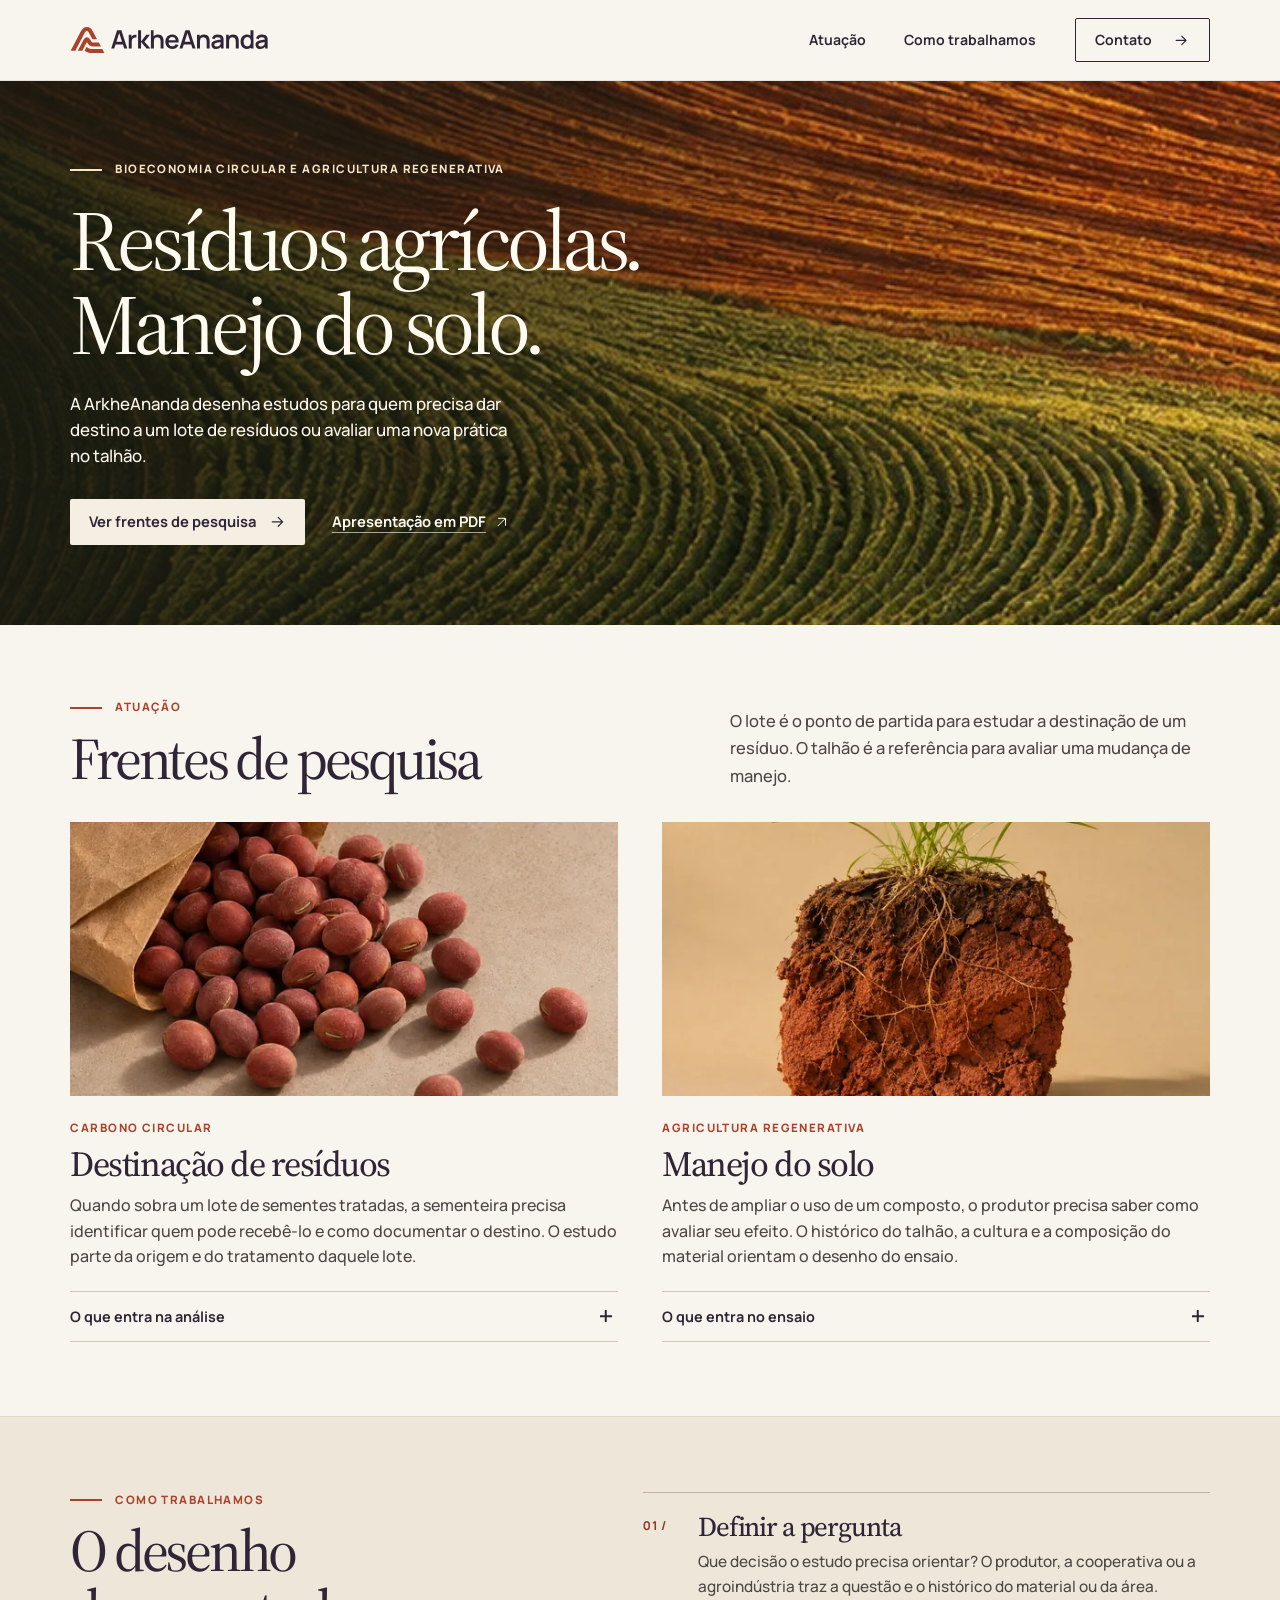
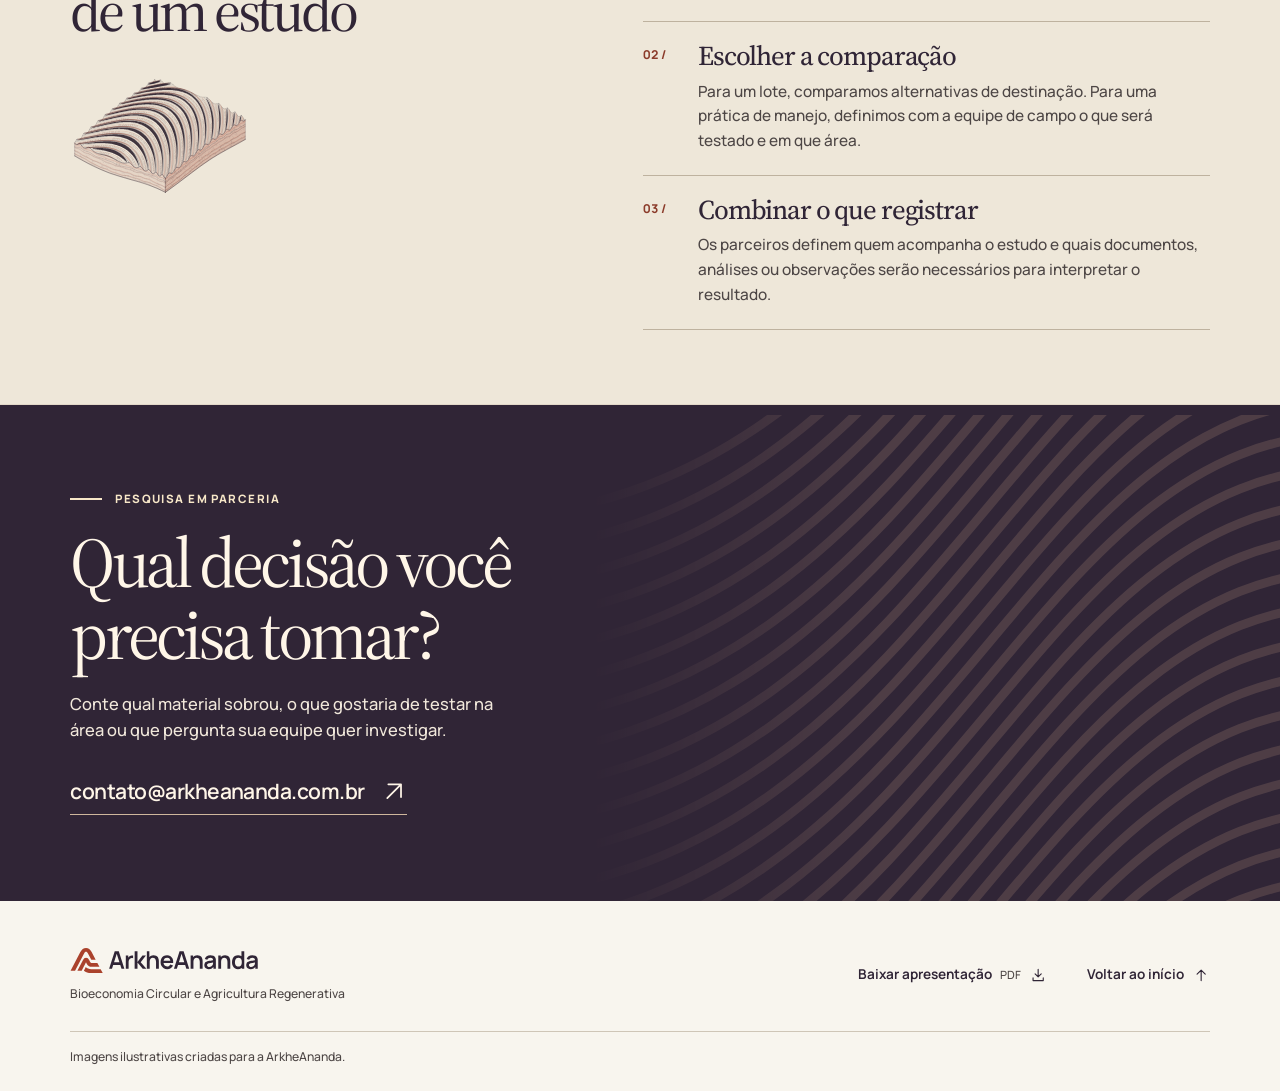
==== index.html @ 990a17df "Redesenha a apresentação institucional e as frentes de pesquisa" ====
<!doctype html>
<html lang="pt-BR">
<head>
  <meta charset="utf-8">
  <meta name="viewport" content="width=device-width, initial-scale=1">
  <meta name="theme-color" content="#f8f5ee">
  <title>ArkheAnanda | Bioeconomia Circular e Agricultura Regenerativa</title>
  <meta name="description" content="A ArkheAnanda formula pesquisas sobre a destinação de resíduos agrícolas e o manejo regenerativo do solo. Conheça os estudos e proponha uma parceria.">
  <link rel="canonical" href="https://arkheananda.com.br/">
  <meta property="og:type" content="website">
  <meta property="og:locale" content="pt_BR">
  <meta property="og:site_name" content="ArkheAnanda">
  <meta property="og:title" content="ArkheAnanda | Resíduos agrícolas e manejo do solo">
  <meta property="og:description" content="Pesquisa aplicada ao destino de um lote e às decisões de manejo de um talhão.">
  <meta property="og:url" content="https://arkheananda.com.br/">
  <meta property="og:image" content="https://arkheananda.com.br/assets/arkheananda-compartilhar.jpg">
  <meta property="og:image:width" content="1200">
  <meta property="og:image:height" content="630">
  <meta property="og:image:alt" content="ArkheAnanda. Resíduos agrícolas. Manejo do solo. Paisagem ilustrativa de cultivo em curvas de nível.">
  <meta name="twitter:card" content="summary_large_image">
  <link rel="icon" type="image/svg+xml" href="assets/simbolo.svg">
  <link rel="preload" href="assets/fontes/source-serif-4.woff" as="font" type="font/woff" crossorigin>
  <link rel="stylesheet" href="estilo.css">
  <script src="navegacao.js" defer></script>
</head>
<body id="inicio">
  <a class="pular" href="#principal">Pular para o conteúdo</a>
  <svg xmlns="http://www.w3.org/2000/svg" class="icones" aria-hidden="true" focusable="false">
    <symbol id="seta" viewBox="0 0 24 24"><path d="M4.5 12h14m-6-6 6 6-6 6"/></symbol>
    <symbol id="seta-diagonal" viewBox="0 0 24 24"><path d="M5 19 18 6M6 6h12v12"/></symbol>
    <symbol id="download" viewBox="0 0 24 24"><path d="M12 3.5v11m-4.5-4.5 4.5 4.5 4.5-4.5M4.5 16v4h15v-4"/></symbol>
    <symbol id="subir" viewBox="0 0 24 24"><path d="M12 20V4.5m-6 6 6-6 6 6"/></symbol>
  </svg>
  <header class="cabecalho">
    <div class="limite barra">
      <a class="marca" href="#inicio" aria-label="ArkheAnanda, página inicial">
        <img src="assets/marca.svg" width="597" height="85" alt="ArkheAnanda">
      </a>
      <button type="button" class="abrir-menu" aria-controls="navegacao" aria-expanded="false" hidden>
        <span>Menu</span><span class="tracos" aria-hidden="true"></span>
      </button>
      <nav id="navegacao" class="navegacao" aria-label="Navegação principal">
        <a href="#atuacao">Atuação</a>
        <a href="#metodo">Como trabalhamos</a>
        <a class="contato-nav" href="#pesquisa">Contato <svg class="icone" aria-hidden="true"><use href="#seta"/></svg></a>
      </nav>
    </div>
  </header>
  <main id="principal" tabindex="-1">
    <section class="capa" aria-labelledby="titulo">
      <picture class="capa-imagem">
        <source media="(max-width: 600px)" srcset="assets/curvas-de-nivel-vertical.webp">
        <img src="assets/curvas-de-nivel.webp" srcset="assets/curvas-de-nivel-900.webp 900w, assets/curvas-de-nivel.webp 1920w" sizes="100vw" width="1920" height="768" fetchpriority="high" alt="">
      </picture>
      <div class="limite capa-conteudo">
        <p class="rubrica clara">Bioeconomia Circular e Agricultura Regenerativa</p>
        <h1 id="titulo">Resíduos agrícolas.<br>Manejo do solo.</h1>
        <p class="abertura">A ArkheAnanda desenha estudos para quem precisa dar destino a um lote de resíduos ou avaliar uma nova prática no talhão.</p>
        <div class="acoes">
          <a class="botao" href="#atuacao">Ver frentes de pesquisa <svg class="icone" aria-hidden="true"><use href="#seta"/></svg></a>
          <a class="link-capa" href="apresentacao-arkheananda.pdf">Apresentação em PDF <svg class="icone" aria-hidden="true"><use href="#seta-diagonal"/></svg></a>
        </div>
      </div>
    </section>
    <section id="atuacao" class="atuacao secao" aria-labelledby="titulo-atuacao">
      <div class="limite">
        <div class="abertura-secao">
          <div>
            <p class="rubrica">Atuação</p>
            <h2 id="titulo-atuacao">Frentes de pesquisa</h2>
          </div>
          <p class="introducao">O lote é o ponto de partida para estudar a destinação de um resíduo. O talhão é a referência para avaliar uma mudança de manejo.</p>
        </div>
        <div class="frentes">
          <article class="frente">
            <img class="fotografia sementes" src="assets/amostra-de-soja.webp" srcset="assets/amostra-de-soja-600.webp 600w, assets/amostra-de-soja.webp 1200w" sizes="(max-width: 720px) 90vw, (max-width: 1450px) 43vw, 625px" width="1200" height="800" loading="lazy" decoding="async" alt="Ilustração de uma amostra de sementes de soja tratadas sobre uma bancada.">
            <div class="frente-texto">
              <p class="tema">Carbono Circular</p>
              <h3>Destinação de resíduos</h3>
              <p>Quando sobra um lote de sementes tratadas, a sementeira precisa identificar quem pode recebê-lo e como documentar o destino. O estudo parte da origem e do tratamento daquele lote.</p>
              <details>
                <summary>O que entra na análise <span class="mais" aria-hidden="true"></span></summary>
                <ul>
                  <li>Identificação do lote e dos produtos aplicados às sementes.</li>
                  <li>Condições de recebimento em cada rota considerada.</li>
                  <li>Documentação necessária para acompanhar o encaminhamento.</li>
                </ul>
              </details>
            </div>
          </article>
          <article class="frente">
            <img class="fotografia solo" src="assets/perfil-de-solo.webp" srcset="assets/perfil-de-solo-600.webp 600w, assets/perfil-de-solo.webp 1200w" sizes="(max-width: 720px) 90vw, (max-width: 1450px) 43vw, 625px" width="1200" height="800" loading="lazy" decoding="async" alt="Ilustração de um perfil de solo avermelhado com raízes finas de gramínea.">
            <div class="frente-texto">
              <p class="tema">Agricultura regenerativa</p>
              <h3>Manejo do solo</h3>
              <p>Antes de ampliar o uso de um composto, o produtor precisa saber como avaliar seu efeito. O histórico do talhão, a cultura e a composição do material orientam o desenho do ensaio.</p>
              <details>
                <summary>O que entra no ensaio <span class="mais" aria-hidden="true"></span></summary>
                <ul>
                  <li>A prática que o produtor quer testar e o manejo que já adota.</li>
                  <li>A área de comparação e as características do composto.</li>
                  <li>As observações no solo e na planta que ajudarão a decidir sobre o uso.</li>
                </ul>
              </details>
            </div>
          </article>
        </div>
      </div>
    </section>
    <section id="metodo" class="metodo secao" aria-labelledby="titulo-metodo">
      <div class="limite grade-metodo">
        <div class="metodo-titulo">
          <p class="rubrica">Como trabalhamos</p>
          <h2 id="titulo-metodo">O desenho<br>de um estudo</h2>
          <img class="gravura" src="assets/relevo.svg" alt="" width="600" height="540" loading="lazy" decoding="async">
        </div>
        <ol class="etapas">
          <li><h3>Definir a pergunta</h3><p>Que decisão o estudo precisa orientar? O produtor, a cooperativa ou a agroindústria traz a questão e o histórico do material ou da área.</p></li>
          <li><h3>Escolher a comparação</h3><p>Para um lote, comparamos alternativas de destinação. Para uma prática de manejo, definimos com a equipe de campo o que será testado e em que área.</p></li>
          <li><h3>Combinar o que registrar</h3><p>Os parceiros definem quem acompanha o estudo e quais documentos, análises ou observações serão necessários para interpretar o resultado.</p></li>
        </ol>
      </div>
    </section>
    <section id="pesquisa" class="contato" aria-labelledby="titulo-contato">
      <div class="limite contato-conteudo">
        <p class="rubrica clara">Pesquisa em parceria</p>
        <h2 id="titulo-contato">Qual decisão você<br>precisa tomar?</h2>
        <p>Conte qual material sobrou, o que gostaria de testar na área ou que pergunta sua equipe quer investigar.</p>
        <a class="email" href="mailto:contato@arkheananda.com.br">contato@arkheananda.com.br <svg class="icone" aria-hidden="true"><use href="#seta-diagonal"/></svg></a>
      </div>
    </section>
  </main>
  <footer>
    <div class="limite rodape">
      <div class="rodape-marca"><img src="assets/marca.svg" width="597" height="85" alt="ArkheAnanda"><p>Bioeconomia Circular e Agricultura Regenerativa</p></div>
      <div class="rodape-acoes">
        <a href="apresentacao-arkheananda.pdf" download>Baixar apresentação <span>PDF</span><svg class="icone" aria-hidden="true"><use href="#download"/></svg></a>
        <a href="#inicio">Voltar ao início <svg class="icone" aria-hidden="true"><use href="#subir"/></svg></a>
      </div>
    </div>
    <div class="limite credito">Imagens ilustrativas criadas para a ArkheAnanda.</div>
  </footer>
</body>
</html>
---- estilo.css ----
@font-face {
  font-family: Manrope;
  src: url("assets/fontes/manrope.woff") format("woff");
  font-style: normal;
  font-weight: 200 800;
  font-display: swap;
}
@font-face {
  font-family: "Source Serif 4";
  src: url("assets/fontes/source-serif-4.woff") format("woff");
  font-style: normal;
  font-weight: 200 900;
  font-display: swap;
}
:root {
  --papel: #f8f5ee;
  --palha: #f5efe3;
  --tinta: #302536;
  --argila: #aa422c;
  --fibra: #ddc7a8;
  --texto: #4d4645;
  --linha: #cfc6b7;
  --serif: "Source Serif 4", Georgia, serif;
  --sans: Manrope, Arial, sans-serif;
  --gama: clamp(1.35rem, 5.5vw, 6.5rem);
}
* { box-sizing: border-box; }
html { scroll-padding-top: 5.8rem; }
body { margin: 0; background: var(--papel); color: var(--tinta); font: 500 1rem/1.6 var(--sans); }
img { display: block; max-width: 100%; height: auto; }
a { color: inherit; text-underline-offset: .25em; }
button, summary { font: inherit; color: inherit; }
:focus-visible { outline: 3px solid #a33f2a; outline-offset: 5px; }
.capa :focus-visible, .contato :focus-visible { outline-color: #fff6df; }
main:focus { outline: none; }
h1, h2, h3, p, figure { margin: 0; }
h1, h2, h3 { font-family: var(--serif); font-weight: 460; }
h1, h2 { letter-spacing: -.055em; }
h2 { font-size: clamp(2.65rem, 4.6vw, 4.55rem); line-height: 1.02; }
h3 { letter-spacing: -.042em; }
.icones { position: absolute; width: 0; height: 0; overflow: hidden; }
.icone { width: 1.2em; height: 1.2em; flex: none; fill: none; stroke: currentColor; stroke-width: 1.65; stroke-linecap: round; stroke-linejoin: round; }
.limite { width: min(calc(100% - 2 * var(--gama)), 84rem); margin-inline: auto; }
.pular { position: fixed; top: .65rem; left: 1rem; z-index: 20; padding: .6rem 1rem; background: var(--papel); transform: translateY(-200%); }
.pular:focus { transform: none; }
.cabecalho { position: sticky; top: 0; z-index: 5; background: var(--papel); border-bottom: 1px solid #30253618; }
.barra { min-height: 5rem; display: flex; align-items: center; justify-content: space-between; gap: 1.5rem; }
.marca { flex: none; display: flex; align-items: center; min-height: 44px; }
.marca img { width: clamp(11rem, 15.5vw, 15rem); }
.navegacao { display: flex; align-items: center; gap: clamp(1.25rem, 3vw, 3.5rem); }
.navegacao a, .abrir-menu { display: inline-flex; min-height: 44px; align-items: center; font-weight: 670; font-size: .88rem; text-decoration: none; }
.navegacao a:not(.contato-nav):hover, .rodape-acoes a:hover { text-decoration: underline; }
.navegacao .contato-nav { gap: 1.3rem; border: 1px solid var(--tinta); padding: .45rem 1.2rem; border-radius: 2px; }
.contato-nav:hover { background: var(--tinta); color: var(--palha); }
.abrir-menu { display: none; }
.capa { position: relative; isolation: isolate; display: grid; align-items: center; min-height: clamp(34rem, 40vw, 42rem); color: #fffbf1; background: #292b21; }
.capa-imagem, .capa-imagem img, .capa::after { position: absolute; inset: 0; width: 100%; height: 100%; }
.capa-imagem { z-index: -2; }
.capa-imagem img { object-fit: cover; object-position: 60% 53%; }
.capa::after { content: ""; z-index: -1; background: linear-gradient(90deg, #171910d9 0%, #1719109c 32%, #17191032 61%, #17191000 90%); }
.capa-conteudo { padding-block: clamp(3.8rem, 5.4vw, 6.7rem); }
.rubrica, .tema { font-size: .72rem; letter-spacing: .125em; line-height: 1.45; font-weight: 780; text-transform: uppercase; color: var(--argila); }
.rubrica { display: flex; align-items: center; gap: .8rem; }
.rubrica::before { content: ""; flex: none; width: 2rem; height: 2px; background: currentColor; }
.rubrica.clara { color: #f7e7c8; }
.capa h1 { margin-top: 1.3rem; font-weight: 425; font-size: clamp(3.65rem, 6.65vw, 7.1rem); line-height: .99; }
.abertura { max-width: 40ch; margin-top: 1.45rem; font-size: clamp(1.03rem, 1.32vw, 1.3rem); line-height: 1.55; color: #fff8ef; }
.acoes { display: flex; align-items: center; flex-wrap: wrap; gap: .65rem 1.65rem; margin-top: 1.85rem; }
.botao, .link-capa { display: inline-flex; align-items: center; justify-content: center; min-height: 46px; gap: .85rem; text-decoration: none; font-size: .92rem; font-weight: 690; }
.botao { background: var(--palha); color: var(--tinta); padding: .7rem 1.15rem; border-radius: 2px; }
.botao:hover { background: #fffdf8; }
.link-capa { gap: .6rem; text-decoration: underline; text-decoration-color: #fff9; text-underline-offset: .35em; }
.link-capa:hover { text-decoration-color: currentColor; }
.link-capa .icone { width: .95em; }
.secao { padding-block: clamp(3.4rem, 5.8vw, 6.6rem); }
.abertura-secao { display: grid; grid-template-columns: 1fr minmax(0,36rem); align-items: end; gap: 3rem; margin-bottom: clamp(1.8rem, 2.6vw, 3.1rem); }
.abertura-secao h2, .metodo h2 { margin-top: .8rem; }
.introducao, .frente-texto > p:not(.tema), .etapas p { color: var(--texto); }
.introducao { max-width: 48ch; justify-self: end; font-size: 1.03rem; line-height: 1.65; }
.frentes { display: grid; grid-template-columns: repeat(2,minmax(0,1fr)); gap: clamp(1.6rem, 3.5vw, 3.8rem); }
.fotografia { width: 100%; aspect-ratio: 2 / 1; object-fit: cover; background: #ded4bf; }
.sementes { object-position: 50% 55%; }
.solo { object-position: 50% 56%; }
.frente-texto { padding-top: 1.55rem; }
.frente-texto h3 { margin: .48rem 0 .55rem; font-size: clamp(2rem, 2.75vw, 3rem); line-height: 1.12; }
.frente-texto > p:not(.tema) { max-width: 58ch; }
.frente { display: flex; flex-direction: column; }
.frente-texto { flex: 1; display: flex; flex-direction: column; align-items: flex-start; }
.frente-texto > p:not(.tema) { margin-bottom: 1.3rem; }
details { margin-top: auto; width: 100%; border-top: 1px solid var(--linha); border-bottom: 1px solid var(--linha); }
summary { list-style: none; display: flex; align-items: center; justify-content: space-between; gap: 1rem; min-height: 3.1rem; cursor: pointer; font-size: .9rem; font-weight: 690; }
summary::-webkit-details-marker { display: none; }
summary:hover { color: var(--argila); }
.mais { position: relative; width: 1.1rem; height: 1.1rem; margin-right: .2rem; }
.mais::before, .mais::after { position: absolute; top: 50%; left: 50%; width: 12px; height: 1.5px; transform: translate(-50%,-50%); content: ""; background: currentColor; }
.mais::after { transform: translate(-50%,-50%) rotate(90deg); }
details[open] .mais::after { display: none; }
details ul { margin: .15rem 0 1rem; padding-left: 1.25rem; color: var(--texto); }
details li { padding: .16rem 0 .16rem .15rem; }
details li::marker { color: var(--argila); }
.metodo { background: #eee7d9; border-block: 1px solid #e2d8c8; }
.grade-metodo { display: grid; grid-template-columns: .83fr 1fr; align-items: start; gap: clamp(2rem, 8vw, 11rem); }
.metodo-titulo { position: relative; }
.gravura { width: clamp(9rem, 14vw, 15rem); margin: 1.3rem 0 -.6rem; mix-blend-mode: multiply; }
.etapas { list-style: none; margin: 0; padding: 0; counter-reset: etapa; }
.etapas li { position: relative; padding: 1.15rem 0 1.35rem clamp(2.75rem, 4.3vw, 5rem); border-top: 1px solid #beb29f; counter-increment: etapa; }
.etapas li:last-child { border-bottom: 1px solid #beb29f; }
.etapas li::before { content: counter(etapa,decimal-leading-zero) " /"; position: absolute; left: 0; top: 1.46rem; font-size: .76rem; color: #8b3b2a; font-weight: 740; font-variant-numeric: tabular-nums; }
.etapas h3 { font-size: clamp(1.7rem, 2.1vw, 2.3rem); line-height: 1.16; }
.etapas p { margin-top: .48rem; font-size: .96rem; max-width: 54ch; }
.contato { position: relative; isolation: isolate; overflow: hidden; background: var(--tinta); color: #fff6e8; padding-block: clamp(3.8rem, 6.7vw, 7rem); }
.contato::after { position: absolute; z-index: -1; content: ""; width: 71%; height: 120%; right: -17%; top: 2%; background: linear-gradient(90deg, transparent, #ac8a77 32%); mask: url("assets/sulco.svg") no-repeat left center / auto 105%; opacity: .24; pointer-events: none; }
.contato h2 { font-size: clamp(3.05rem, 5.5vw, 5.9rem); margin: 1.25rem 0; font-weight: 425; }
.contato-conteudo > p:not(.rubrica) { max-width: 44ch; color: #f1e8db; font-size: 1.03rem; }
.email { display: inline-flex; max-width: 100%; align-items: center; gap: .8em; margin-top: 1.45rem; padding-block: .32em; min-height: 44px; border-bottom: 1px solid #cfb79d; font-size: clamp(1.05rem, 1.65vw, 1.65rem); font-weight: 600; text-decoration: none; letter-spacing: -.025em; }
.email:hover { color: var(--fibra); }
footer { padding-block: clamp(2rem, 3.6vw, 3.8rem) 1.5rem; }
.rodape { display: flex; align-items: center; justify-content: space-between; gap: 2rem; }
.rodape-marca img { width: 11.8rem; }
.rodape-marca p, .credito { font-size: .76rem; color: var(--texto); }
.rodape-marca p { margin-top: .6rem; }
.rodape-acoes { display: flex; flex-wrap: wrap; gap: .5rem clamp(1.5rem, 3.2vw, 3.5rem); }
.rodape-acoes a { display: inline-flex; align-items: center; gap: .55rem; min-height: 44px; font-size: .85rem; font-weight: 650; text-decoration: none; }
.rodape-acoes a span { font-weight: 500; font-size: .71rem; color: var(--texto); }
.credito { margin-top: 1.75rem; padding-top: .95rem; border-top: 1px solid var(--linha); }
@media (max-width: 800px) {
  .abertura-secao { grid-template-columns: 1fr 1fr; gap: 1.5rem; }
  .grade-metodo { gap: 2.4rem; }
  .introducao { font-size: .97rem; }
}
@media (max-width: 720px) {
  html { scroll-padding-top: 5rem; }
  .barra { min-height: 4rem; flex-wrap: wrap; padding-block: .38rem; gap: .2rem 1rem; }
  .marca img { width: 10.9rem; }
  .navegacao { width: 100%; flex-wrap: wrap; gap: .3rem 1.1rem; padding-bottom: .45rem; }
  .navegacao .contato-nav { padding: 0; border: 0; gap: .35rem; }
  .navegacao .contato-nav:hover { background: transparent; color: var(--argila); }
  .menu-ativo .abrir-menu { display: inline-flex; align-items: center; gap: .6rem; background: transparent; border: 0; padding: .35rem .2rem .35rem .6rem; cursor: pointer; }
  .tracos { width: 1.2rem; height: .6rem; border-block: 1.5px solid currentColor; }
  .menu-ativo .navegacao { display: none; }
  .menu-ativo .navegacao.aberta { display: flex; flex-direction: column; align-items: stretch; gap: 0; padding-block: .5rem; border-top: 1px solid var(--linha); }
  .menu-ativo .navegacao a { min-height: 46px; }
  .capa { min-height: 32rem; }
  .capa h1 { font-size: clamp(3rem, 8.6vw, 4.75rem); }
  .capa-conteudo { padding-block: 4.6rem; }
  .capa .rubrica { max-width: 37ch; }
  .abertura-secao, .frentes, .grade-metodo { grid-template-columns: 1fr; }
  .abertura-secao { gap: .9rem; }
  .introducao { justify-self: start; font-size: 1rem; }
  .frentes { gap: 2.65rem; }
  .fotografia { aspect-ratio: 1.8; }
  .frente-texto { padding-top: 1.2rem; }
  .grade-metodo { gap: 1.6rem; }
  .metodo-titulo { min-height: 5.5rem; padding-right: 26%; }
  .metodo h2 { font-size: clamp(2.55rem, 7vw, 3.4rem); }
  .gravura { position: absolute; right: 0; top: 50%; transform: translateY(-50%); margin: 0; width: 24%; max-width: 8rem; }
  .contato::after { right: -42%; width: 87%; opacity: .14; }
  .rodape { flex-wrap: wrap; gap: 1.1rem; }
  .rodape-acoes { column-gap: 1.6rem; }
}
@media (max-width: 600px) {
  .capa { align-items: end; min-height: clamp(31rem, 122vw, 36rem); }
  .capa-conteudo { padding-block: 5.1rem 2.85rem; }
  .capa-imagem img { object-position: center; }
  .capa::after { background: linear-gradient(0deg, #141710ed, #191a13b3 43%, #1d1d164d 79%, #1d1d1620); }
  .capa .rubrica { font-size: .66rem; }
  .capa .rubrica::before { width: 1.45rem; }
  .capa h1 { margin-top: 1.05rem; font-size: clamp(2.6rem, 10vw, 3.75rem); }
  .abertura { max-width: 36ch; margin-top: 1.1rem; font-size: 1rem; }
  .acoes { margin-top: 1.4rem; gap: .4rem 1.05rem; }
  .botao, .link-capa { font-size: .83rem; }
  .botao { gap: .57rem; padding-inline: .85rem; }
  .link-capa { gap: .25rem; }
  .rodape-acoes { gap: .25rem 1.15rem; }
}
@media (prefers-reduced-motion: no-preference) {
  html { scroll-behavior: smooth; }
  .botao, .contato-nav, .email { transition: background-color .16s ease, color .16s ease; }
}
@media print {
  .cabecalho { position: static; }
  .navegacao, .abrir-menu, .acoes, .rodape-acoes, .pular { display: none !important; }
  .capa, .contato { color: var(--tinta); background: white; }
  .capa { min-height: 0; }
  .capa-imagem, .capa::after, .contato::after { display: none; }
  .capa .rubrica, .contato .rubrica, .abertura, .contato-conteudo > p:not(.rubrica) { color: var(--texto); }
  .secao, .contato, .capa-conteudo { padding-block: 1.5rem; }
  .frente, .etapas li { break-inside: avoid; }
}
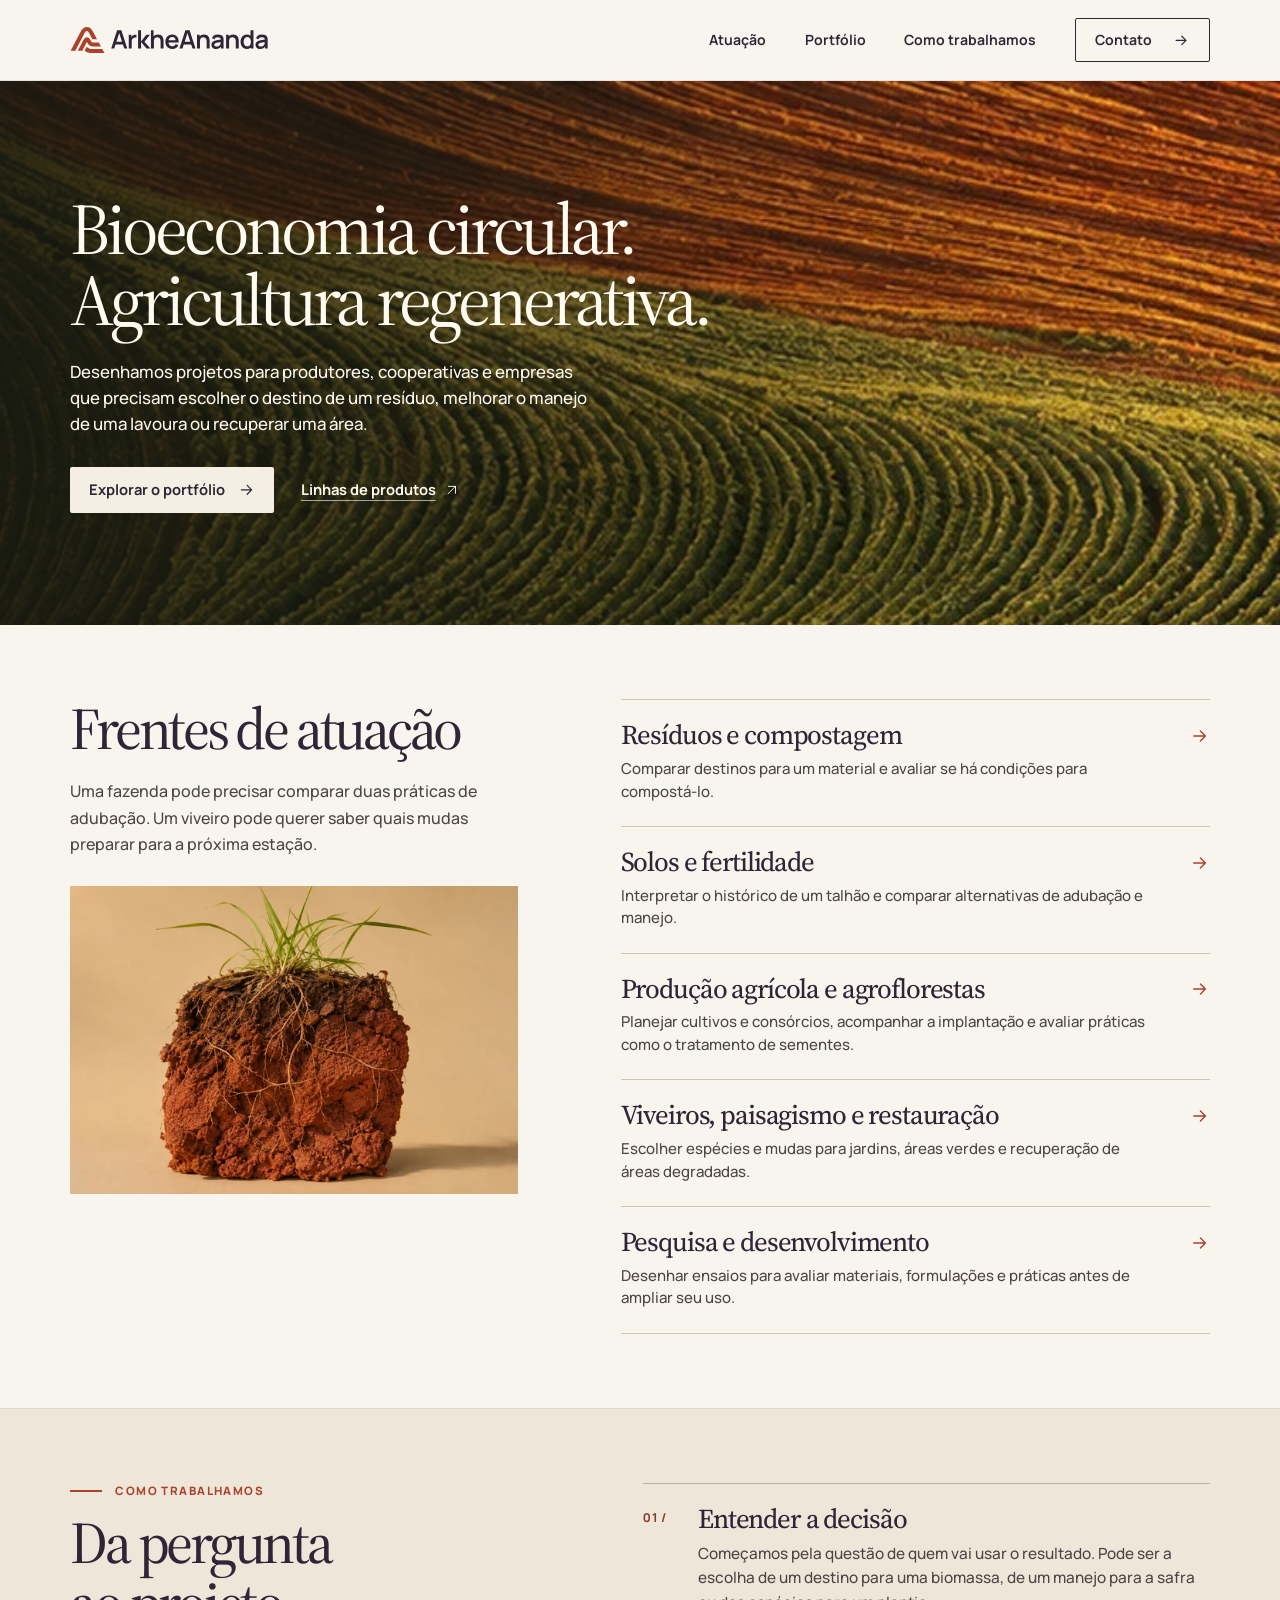
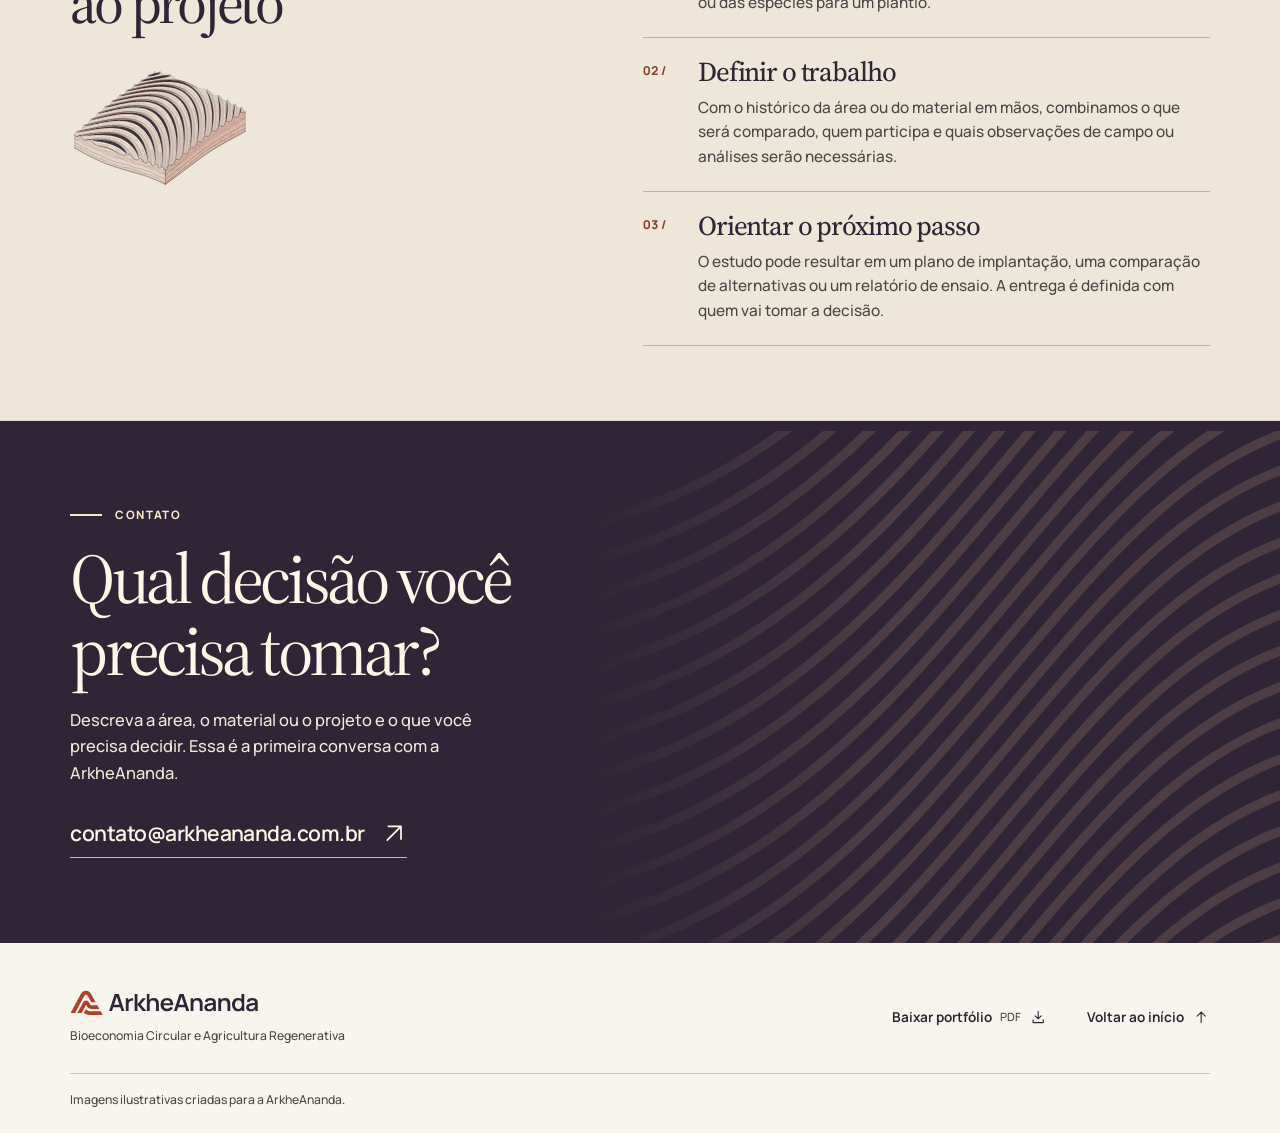
==== commit 9104e6d7: "Amplia as frentes de atuação e integra o portfólio de serviços e produtos" ====
--- a/index.html
+++ b/index.html
@@ -5,22 +5,23 @@
   <meta name="viewport" content="width=device-width, initial-scale=1">
   <meta name="theme-color" content="#f8f5ee">
   <title>ArkheAnanda | Bioeconomia Circular e Agricultura Regenerativa</title>
-  <meta name="description" content="A ArkheAnanda formula pesquisas sobre a destinação de resíduos agrícolas e o manejo regenerativo do solo. Conheça os estudos e proponha uma parceria.">
+  <meta name="description" content="Projetos para produtores, cooperativas e empresas em resíduos, fertilidade, produção agrícola, agroflorestas, viveiros e restauração. Conheça o portfólio.">
   <link rel="canonical" href="https://arkheananda.com.br/">
   <meta property="og:type" content="website">
   <meta property="og:locale" content="pt_BR">
   <meta property="og:site_name" content="ArkheAnanda">
-  <meta property="og:title" content="ArkheAnanda | Resíduos agrícolas e manejo do solo">
-  <meta property="og:description" content="Pesquisa aplicada ao destino de um lote e às decisões de manejo de um talhão.">
+  <meta property="og:title" content="ArkheAnanda | Bioeconomia Circular e Agricultura Regenerativa">
+  <meta property="og:description" content="Conheça as frentes de atuação, os serviços e as linhas de produtos em desenvolvimento.">
   <meta property="og:url" content="https://arkheananda.com.br/">
   <meta property="og:image" content="https://arkheananda.com.br/assets/arkheananda-compartilhar.jpg">
   <meta property="og:image:width" content="1200">
   <meta property="og:image:height" content="630">
-  <meta property="og:image:alt" content="ArkheAnanda. Resíduos agrícolas. Manejo do solo. Paisagem ilustrativa de cultivo em curvas de nível.">
+  <meta property="og:image:alt" content="ArkheAnanda. Bioeconomia circular. Agricultura regenerativa. Cultivo em curvas de nível.">
   <meta name="twitter:card" content="summary_large_image">
   <link rel="icon" type="image/svg+xml" href="assets/simbolo.svg">
   <link rel="preload" href="assets/fontes/source-serif-4.woff" as="font" type="font/woff" crossorigin>
   <link rel="stylesheet" href="estilo.css">
+  <link rel="stylesheet" href="inicio.css">
   <script src="navegacao.js" defer></script>
 </head>
 <body id="inicio">
@@ -41,6 +42,7 @@
       </button>
       <nav id="navegacao" class="navegacao" aria-label="Navegação principal">
         <a href="#atuacao">Atuação</a>
+        <a href="portfolio.html">Portfólio</a>
         <a href="#metodo">Como trabalhamos</a>
         <a class="contato-nav" href="#pesquisa">Contato <svg class="icone" aria-hidden="true"><use href="#seta"/></svg></a>
       </nav>
@@ -53,79 +55,49 @@
         <img src="assets/curvas-de-nivel.webp" srcset="assets/curvas-de-nivel-900.webp 900w, assets/curvas-de-nivel.webp 1920w" sizes="100vw" width="1920" height="768" fetchpriority="high" alt="">
       </picture>
       <div class="limite capa-conteudo">
-        <p class="rubrica clara">Bioeconomia Circular e Agricultura Regenerativa</p>
-        <h1 id="titulo">Resíduos agrícolas.<br>Manejo do solo.</h1>
-        <p class="abertura">A ArkheAnanda desenha estudos para quem precisa dar destino a um lote de resíduos ou avaliar uma nova prática no talhão.</p>
+        <h1 id="titulo">Bioeconomia circular.<br>Agricultura regenerativa.</h1>
+        <p class="abertura">Desenhamos projetos para produtores, cooperativas e empresas que precisam escolher o destino de um resíduo, melhorar o manejo de uma lavoura ou recuperar uma área.</p>
         <div class="acoes">
-          <a class="botao" href="#atuacao">Ver frentes de pesquisa <svg class="icone" aria-hidden="true"><use href="#seta"/></svg></a>
-          <a class="link-capa" href="apresentacao-arkheananda.pdf">Apresentação em PDF <svg class="icone" aria-hidden="true"><use href="#seta-diagonal"/></svg></a>
+          <a class="botao" href="portfolio.html">Explorar o portfólio <svg class="icone" aria-hidden="true"><use href="#seta"/></svg></a>
+          <a class="link-capa" href="portfolio.html#produtos">Linhas de produtos <svg class="icone" aria-hidden="true"><use href="#seta-diagonal"/></svg></a>
         </div>
       </div>
     </section>
     <section id="atuacao" class="atuacao secao" aria-labelledby="titulo-atuacao">
-      <div class="limite">
-        <div class="abertura-secao">
-          <div>
-            <p class="rubrica">Atuação</p>
-            <h2 id="titulo-atuacao">Frentes de pesquisa</h2>
-          </div>
-          <p class="introducao">O lote é o ponto de partida para estudar a destinação de um resíduo. O talhão é a referência para avaliar uma mudança de manejo.</p>
+      <div class="limite indice-frentes">
+        <div class="indice-abertura">
+          <h2 id="titulo-atuacao">Frentes de atuação</h2>
+          <p>Uma fazenda pode precisar comparar duas práticas de adubação. Um viveiro pode querer saber quais mudas preparar para a próxima estação.</p>
+          <img class="imagem-perfil" src="assets/perfil-de-solo.webp" srcset="assets/perfil-de-solo-600.webp 600w, assets/perfil-de-solo.webp 1200w" sizes="(max-width: 720px) 90vw, 38vw" width="1200" height="800" loading="lazy" decoding="async" alt="Ilustração de raízes finas que atravessam as camadas de um solo avermelhado.">
         </div>
-        <div class="frentes">
-          <article class="frente">
-            <img class="fotografia sementes" src="assets/amostra-de-soja.webp" srcset="assets/amostra-de-soja-600.webp 600w, assets/amostra-de-soja.webp 1200w" sizes="(max-width: 720px) 90vw, (max-width: 1450px) 43vw, 625px" width="1200" height="800" loading="lazy" decoding="async" alt="Ilustração de uma amostra de sementes de soja tratadas sobre uma bancada.">
-            <div class="frente-texto">
-              <p class="tema">Carbono Circular</p>
-              <h3>Destinação de resíduos</h3>
-              <p>Quando sobra um lote de sementes tratadas, a sementeira precisa identificar quem pode recebê-lo e como documentar o destino. O estudo parte da origem e do tratamento daquele lote.</p>
-              <details>
-                <summary>O que entra na análise <span class="mais" aria-hidden="true"></span></summary>
-                <ul>
-                  <li>Identificação do lote e dos produtos aplicados às sementes.</li>
-                  <li>Condições de recebimento em cada rota considerada.</li>
-                  <li>Documentação necessária para acompanhar o encaminhamento.</li>
-                </ul>
-              </details>
-            </div>
-          </article>
-          <article class="frente">
-            <img class="fotografia solo" src="assets/perfil-de-solo.webp" srcset="assets/perfil-de-solo-600.webp 600w, assets/perfil-de-solo.webp 1200w" sizes="(max-width: 720px) 90vw, (max-width: 1450px) 43vw, 625px" width="1200" height="800" loading="lazy" decoding="async" alt="Ilustração de um perfil de solo avermelhado com raízes finas de gramínea.">
-            <div class="frente-texto">
-              <p class="tema">Agricultura regenerativa</p>
-              <h3>Manejo do solo</h3>
-              <p>Antes de ampliar o uso de um composto, o produtor precisa saber como avaliar seu efeito. O histórico do talhão, a cultura e a composição do material orientam o desenho do ensaio.</p>
-              <details>
-                <summary>O que entra no ensaio <span class="mais" aria-hidden="true"></span></summary>
-                <ul>
-                  <li>A prática que o produtor quer testar e o manejo que já adota.</li>
-                  <li>A área de comparação e as características do composto.</li>
-                  <li>As observações no solo e na planta que ajudarão a decidir sobre o uso.</li>
-                </ul>
-              </details>
-            </div>
-          </article>
-        </div>
+        <ul class="indice-lista" aria-labelledby="titulo-atuacao">
+          <li><a href="portfolio.html#residuos"><div><h3>Resíduos e compostagem</h3><p>Comparar destinos para um material e avaliar se há condições para compostá-lo.</p></div><svg class="icone" aria-hidden="true"><use href="#seta"/></svg></a></li>
+          <li><a href="portfolio.html#solos"><div><h3>Solos e fertilidade</h3><p>Interpretar o histórico de um talhão e comparar alternativas de adubação e manejo.</p></div><svg class="icone" aria-hidden="true"><use href="#seta"/></svg></a></li>
+          <li><a href="portfolio.html#producao"><div><h3>Produção agrícola e agroflorestas</h3><p>Planejar cultivos e consórcios, acompanhar a implantação e avaliar práticas como o tratamento de sementes.</p></div><svg class="icone" aria-hidden="true"><use href="#seta"/></svg></a></li>
+          <li><a href="portfolio.html#paisagens"><div><h3>Viveiros, paisagismo e restauração</h3><p>Escolher espécies e mudas para jardins, áreas verdes e recuperação de áreas degradadas.</p></div><svg class="icone" aria-hidden="true"><use href="#seta"/></svg></a></li>
+          <li><a href="portfolio.html#pesquisa"><div><h3>Pesquisa e desenvolvimento</h3><p>Desenhar ensaios para avaliar materiais, formulações e práticas antes de ampliar seu uso.</p></div><svg class="icone" aria-hidden="true"><use href="#seta"/></svg></a></li>
+        </ul>
       </div>
     </section>
     <section id="metodo" class="metodo secao" aria-labelledby="titulo-metodo">
       <div class="limite grade-metodo">
         <div class="metodo-titulo">
           <p class="rubrica">Como trabalhamos</p>
-          <h2 id="titulo-metodo">O desenho<br>de um estudo</h2>
+          <h2 id="titulo-metodo">Da pergunta<br>ao projeto</h2>
           <img class="gravura" src="assets/relevo.svg" alt="" width="600" height="540" loading="lazy" decoding="async">
         </div>
         <ol class="etapas">
-          <li><h3>Definir a pergunta</h3><p>Que decisão o estudo precisa orientar? O produtor, a cooperativa ou a agroindústria traz a questão e o histórico do material ou da área.</p></li>
-          <li><h3>Escolher a comparação</h3><p>Para um lote, comparamos alternativas de destinação. Para uma prática de manejo, definimos com a equipe de campo o que será testado e em que área.</p></li>
-          <li><h3>Combinar o que registrar</h3><p>Os parceiros definem quem acompanha o estudo e quais documentos, análises ou observações serão necessários para interpretar o resultado.</p></li>
+          <li><h3>Entender a decisão</h3><p>Começamos pela questão de quem vai usar o resultado. Pode ser a escolha de um destino para uma biomassa, de um manejo para a safra ou das espécies para um plantio.</p></li>
+          <li><h3>Definir o trabalho</h3><p>Com o histórico da área ou do material em mãos, combinamos o que será comparado, quem participa e quais observações de campo ou análises serão necessárias.</p></li>
+          <li><h3>Orientar o próximo passo</h3><p>O estudo pode resultar em um plano de implantação, uma comparação de alternativas ou um relatório de ensaio. A entrega é definida com quem vai tomar a decisão.</p></li>
         </ol>
       </div>
     </section>
     <section id="pesquisa" class="contato" aria-labelledby="titulo-contato">
       <div class="limite contato-conteudo">
-        <p class="rubrica clara">Pesquisa em parceria</p>
+        <p class="rubrica clara">Contato</p>
         <h2 id="titulo-contato">Qual decisão você<br>precisa tomar?</h2>
-        <p>Conte qual material sobrou, o que gostaria de testar na área ou que pergunta sua equipe quer investigar.</p>
+        <p>Descreva a área, o material ou o projeto e o que você precisa decidir. Essa é a primeira conversa com a ArkheAnanda.</p>
         <a class="email" href="mailto:contato@arkheananda.com.br">contato@arkheananda.com.br <svg class="icone" aria-hidden="true"><use href="#seta-diagonal"/></svg></a>
       </div>
     </section>
@@ -134,7 +106,7 @@
     <div class="limite rodape">
       <div class="rodape-marca"><img src="assets/marca.svg" width="597" height="85" alt="ArkheAnanda"><p>Bioeconomia Circular e Agricultura Regenerativa</p></div>
       <div class="rodape-acoes">
-        <a href="apresentacao-arkheananda.pdf" download>Baixar apresentação <span>PDF</span><svg class="icone" aria-hidden="true"><use href="#download"/></svg></a>
+        <a href="portfolio-arkheananda.pdf" download>Baixar portfólio <span>PDF</span><svg class="icone" aria-hidden="true"><use href="#download"/></svg></a>
         <a href="#inicio">Voltar ao início <svg class="icone" aria-hidden="true"><use href="#subir"/></svg></a>
       </div>
     </div>
--- a/inicio.css
+++ b/inicio.css
@@ -0,0 +1,50 @@
+.capa h1 {
+  margin: 0;
+  font-size: clamp(3.1rem, 5.65vw, 6.1rem);
+}
+.capa .abertura { max-width: 48ch; }
+.indice-frentes {
+  display: grid;
+  grid-template-columns: minmax(0, .76fr) minmax(0, 1fr);
+  gap: clamp(3rem, 8vw, 8.5rem);
+  align-items: start;
+}
+.indice-abertura > p {
+  max-width: 42ch;
+  margin-top: 1.2rem;
+  line-height: 1.65;
+  color: var(--texto);
+}
+.imagem-perfil {
+  width: 100%;
+  margin-top: 1.75rem;
+  aspect-ratio: 1.45;
+  object-fit: cover;
+  object-position: center 52%;
+}
+.indice-lista { margin: 0; padding: 0; list-style: none; border-bottom: 1px solid var(--linha); }
+.indice-lista li { border-top: 1px solid var(--linha); }
+.indice-lista a {
+  display: grid;
+  grid-template-columns: 1fr auto;
+  gap: clamp(.8rem, 2.2vw, 2rem);
+  align-items: start;
+  padding-block: 1.25rem 1.4rem;
+  text-decoration: none;
+}
+.indice-lista h3 { font-size: clamp(1.66rem, 2.12vw, 2.35rem); line-height: 1.12; }
+.indice-lista p { max-width: 59ch; margin-top: .45rem; font-size: .94rem; line-height: 1.52; color: var(--texto); }
+.indice-lista .icone { width: 1.25rem; height: 1.25rem; margin-top: .35rem; color: var(--argila); }
+.indice-lista a:hover h3, .indice-lista a:focus-visible h3 { text-decoration: underline; text-decoration-thickness: 1px; text-underline-offset: .14em; }
+@media (max-width: 720px) {
+  .capa h1 { font-size: clamp(1.7rem, 8.35vw, 3.75rem); }
+  .indice-frentes { grid-template-columns: 1fr; gap: 1.5rem; }
+  .indice-abertura > p { margin-top: .85rem; }
+  .imagem-perfil { aspect-ratio: 2.3; margin-top: 1.3rem; }
+  .indice-lista a { padding-block: 1.05rem 1.15rem; }
+}
+@media print {
+  .indice-frentes { grid-template-columns: 1fr; gap: .5rem; }
+  .imagem-perfil { display: none; }
+  .indice-lista li { break-inside: avoid; }
+}
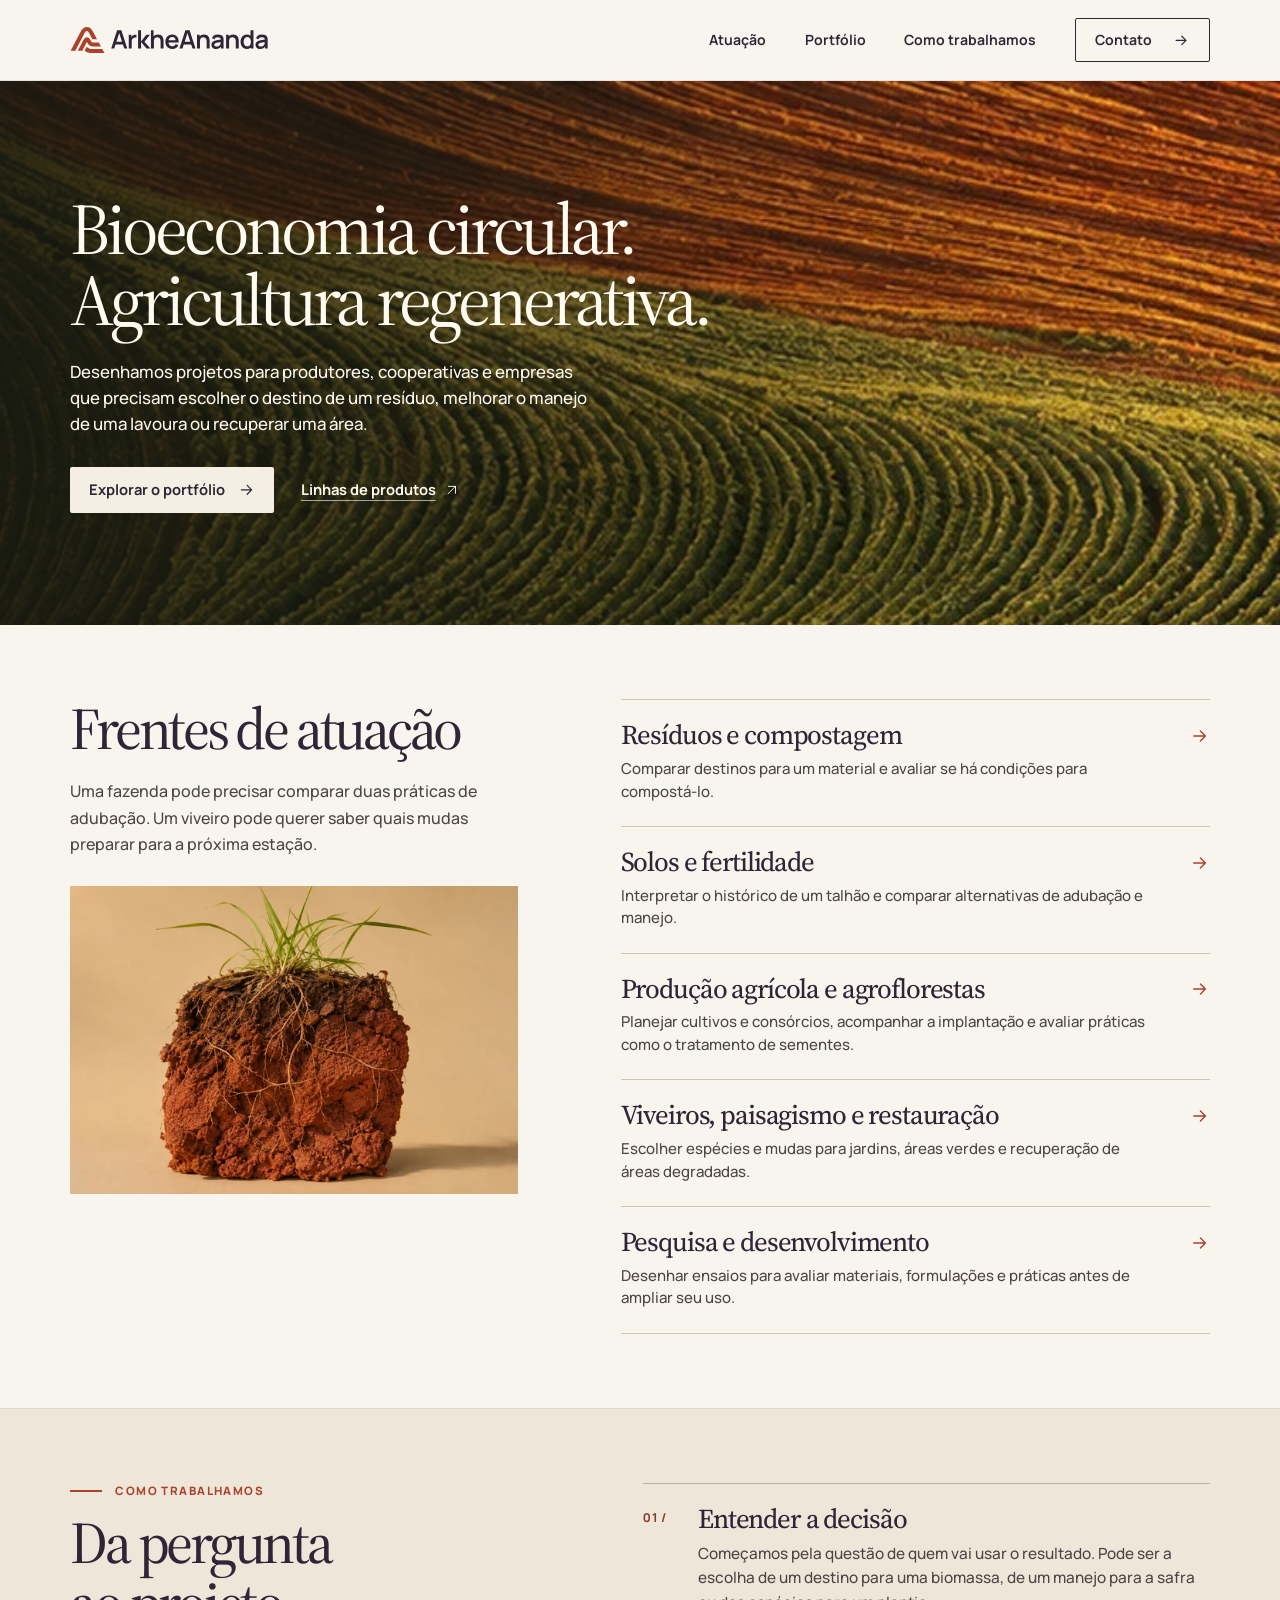
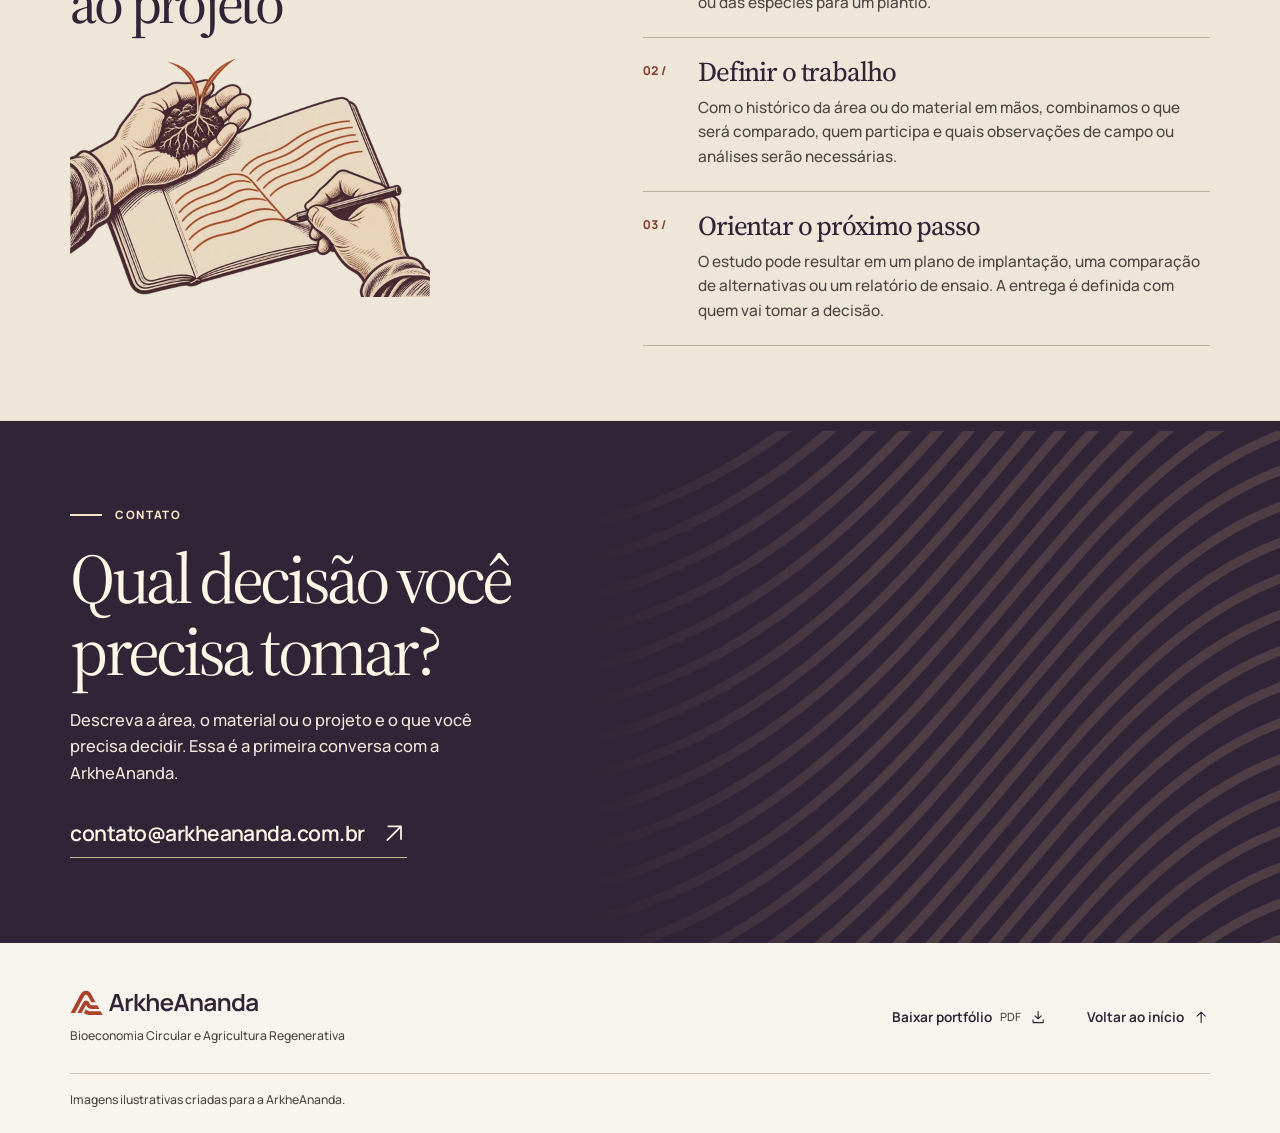
==== commit 91383d62: "Ilustra a passagem da observação de campo ao desenho do projeto" ====
--- a/index.html
+++ b/index.html
@@ -84,7 +84,11 @@
         <div class="metodo-titulo">
           <p class="rubrica">Como trabalhamos</p>
           <h2 id="titulo-metodo">Da pergunta<br>ao projeto</h2>
-          <img class="gravura" src="assets/relevo.svg" alt="" width="600" height="540" loading="lazy" decoding="async">
+          <img class="metodo-caderno" src="assets/campo-e-caderno.webp"
+               srcset="assets/campo-e-caderno-540.webp 540w, assets/campo-e-caderno.webp 1080w"
+               sizes="(max-width: 720px) min(75vw, 288px), min(29vw, 360px)"
+               width="1080" height="720" loading="lazy" decoding="async"
+               alt="Uma mão segura a amostra de solo com raízes e a outra desenha os sulcos no caderno de campo.">
         </div>
         <ol class="etapas">
           <li><h3>Entender a decisão</h3><p>Começamos pela questão de quem vai usar o resultado. Pode ser a escolha de um destino para uma biomassa, de um manejo para a safra ou das espécies para um plantio.</p></li>
--- a/estilo.css
+++ b/estilo.css
@@ -100,8 +100,7 @@
 details li::marker { color: var(--argila); }
 .metodo { background: #eee7d9; border-block: 1px solid #e2d8c8; }
 .grade-metodo { display: grid; grid-template-columns: .83fr 1fr; align-items: start; gap: clamp(2rem, 8vw, 11rem); }
-.metodo-titulo { position: relative; }
-.gravura { width: clamp(9rem, 14vw, 15rem); margin: 1.3rem 0 -.6rem; mix-blend-mode: multiply; }
+.metodo-caderno { width: min(100%, 29vw, 22.5rem); margin-top: 1.5rem; mix-blend-mode: multiply; }
 .etapas { list-style: none; margin: 0; padding: 0; counter-reset: etapa; }
 .etapas li { position: relative; padding: 1.15rem 0 1.35rem clamp(2.75rem, 4.3vw, 5rem); border-top: 1px solid #beb29f; counter-increment: etapa; }
 .etapas li:last-child { border-bottom: 1px solid #beb29f; }
@@ -151,9 +150,8 @@
   .fotografia { aspect-ratio: 1.8; }
   .frente-texto { padding-top: 1.2rem; }
   .grade-metodo { gap: 1.6rem; }
-  .metodo-titulo { min-height: 5.5rem; padding-right: 26%; }
   .metodo h2 { font-size: clamp(2.55rem, 7vw, 3.4rem); }
-  .gravura { position: absolute; right: 0; top: 50%; transform: translateY(-50%); margin: 0; width: 24%; max-width: 8rem; }
+  .metodo-caderno { width: min(75vw, 18rem); margin-top: 1.2rem; }
   .contato::after { right: -42%; width: 87%; opacity: .14; }
   .rodape { flex-wrap: wrap; gap: 1.1rem; }
   .rodape-acoes { column-gap: 1.6rem; }
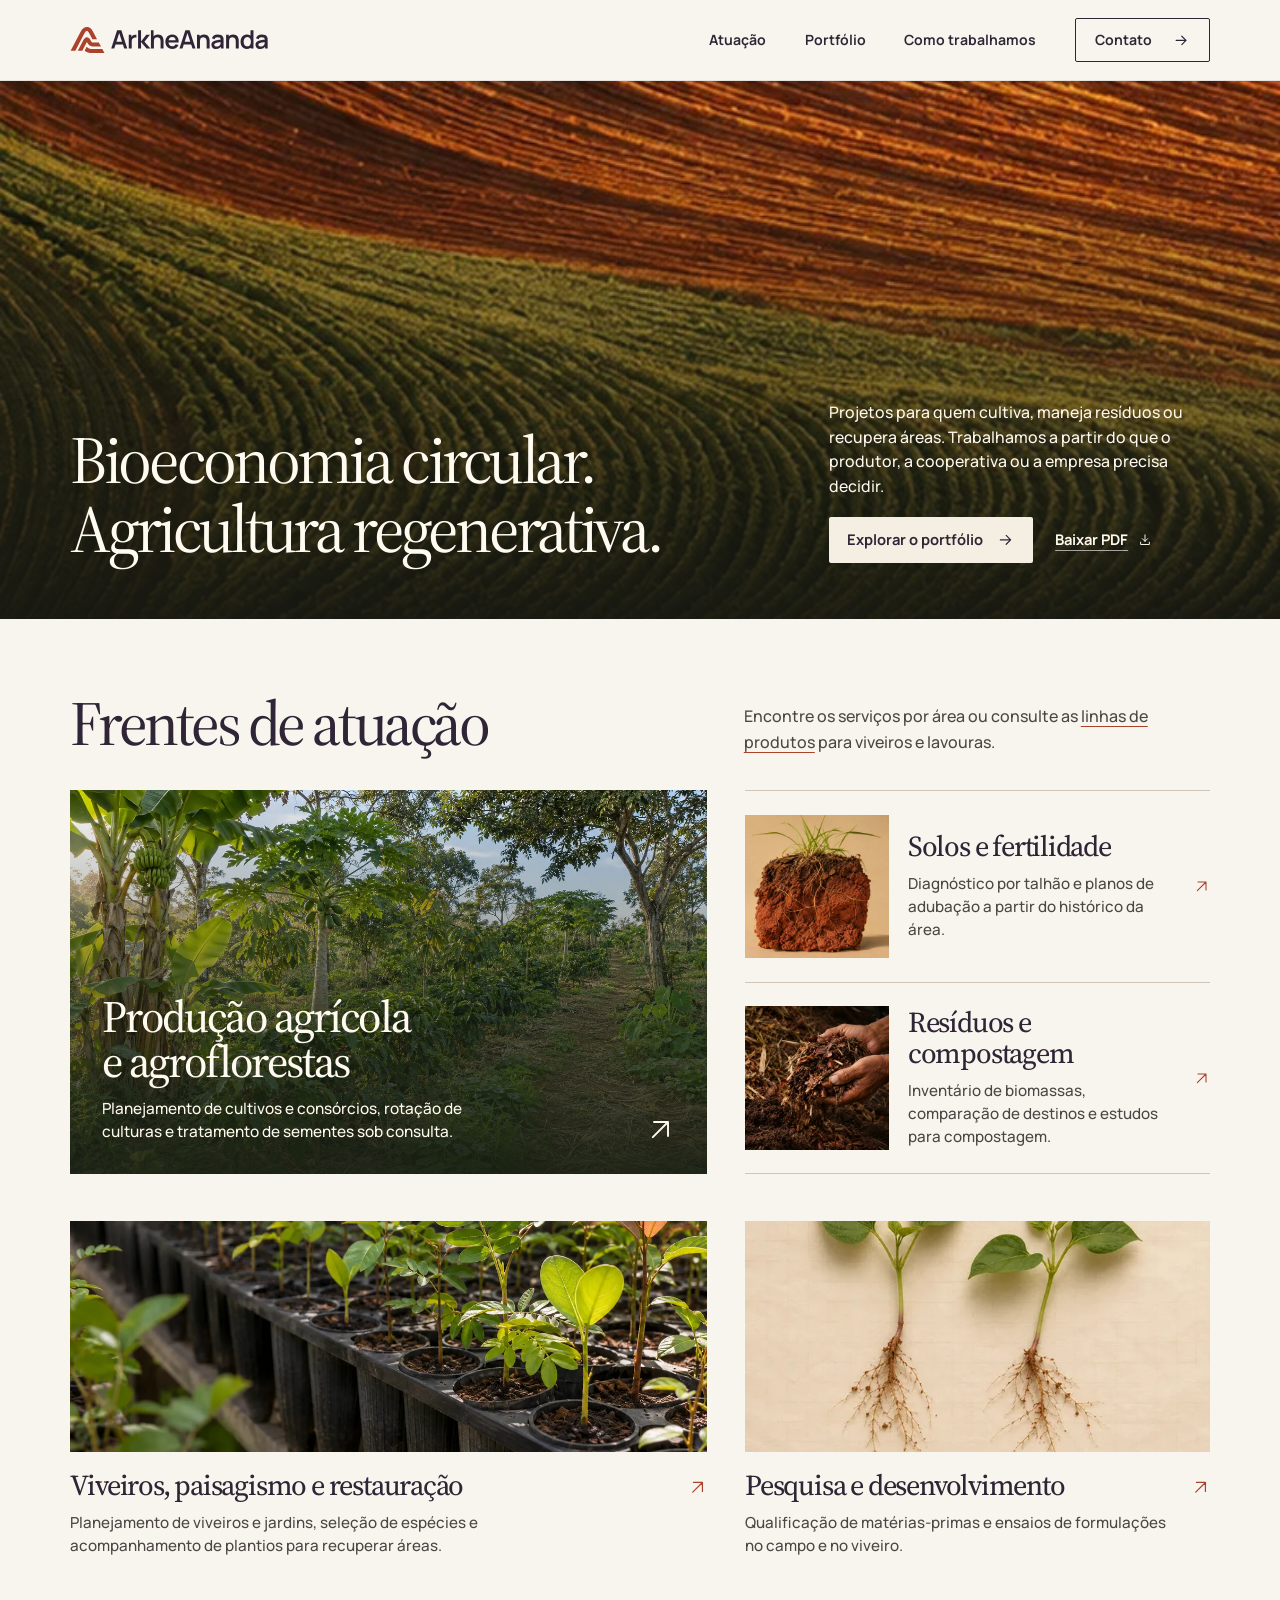
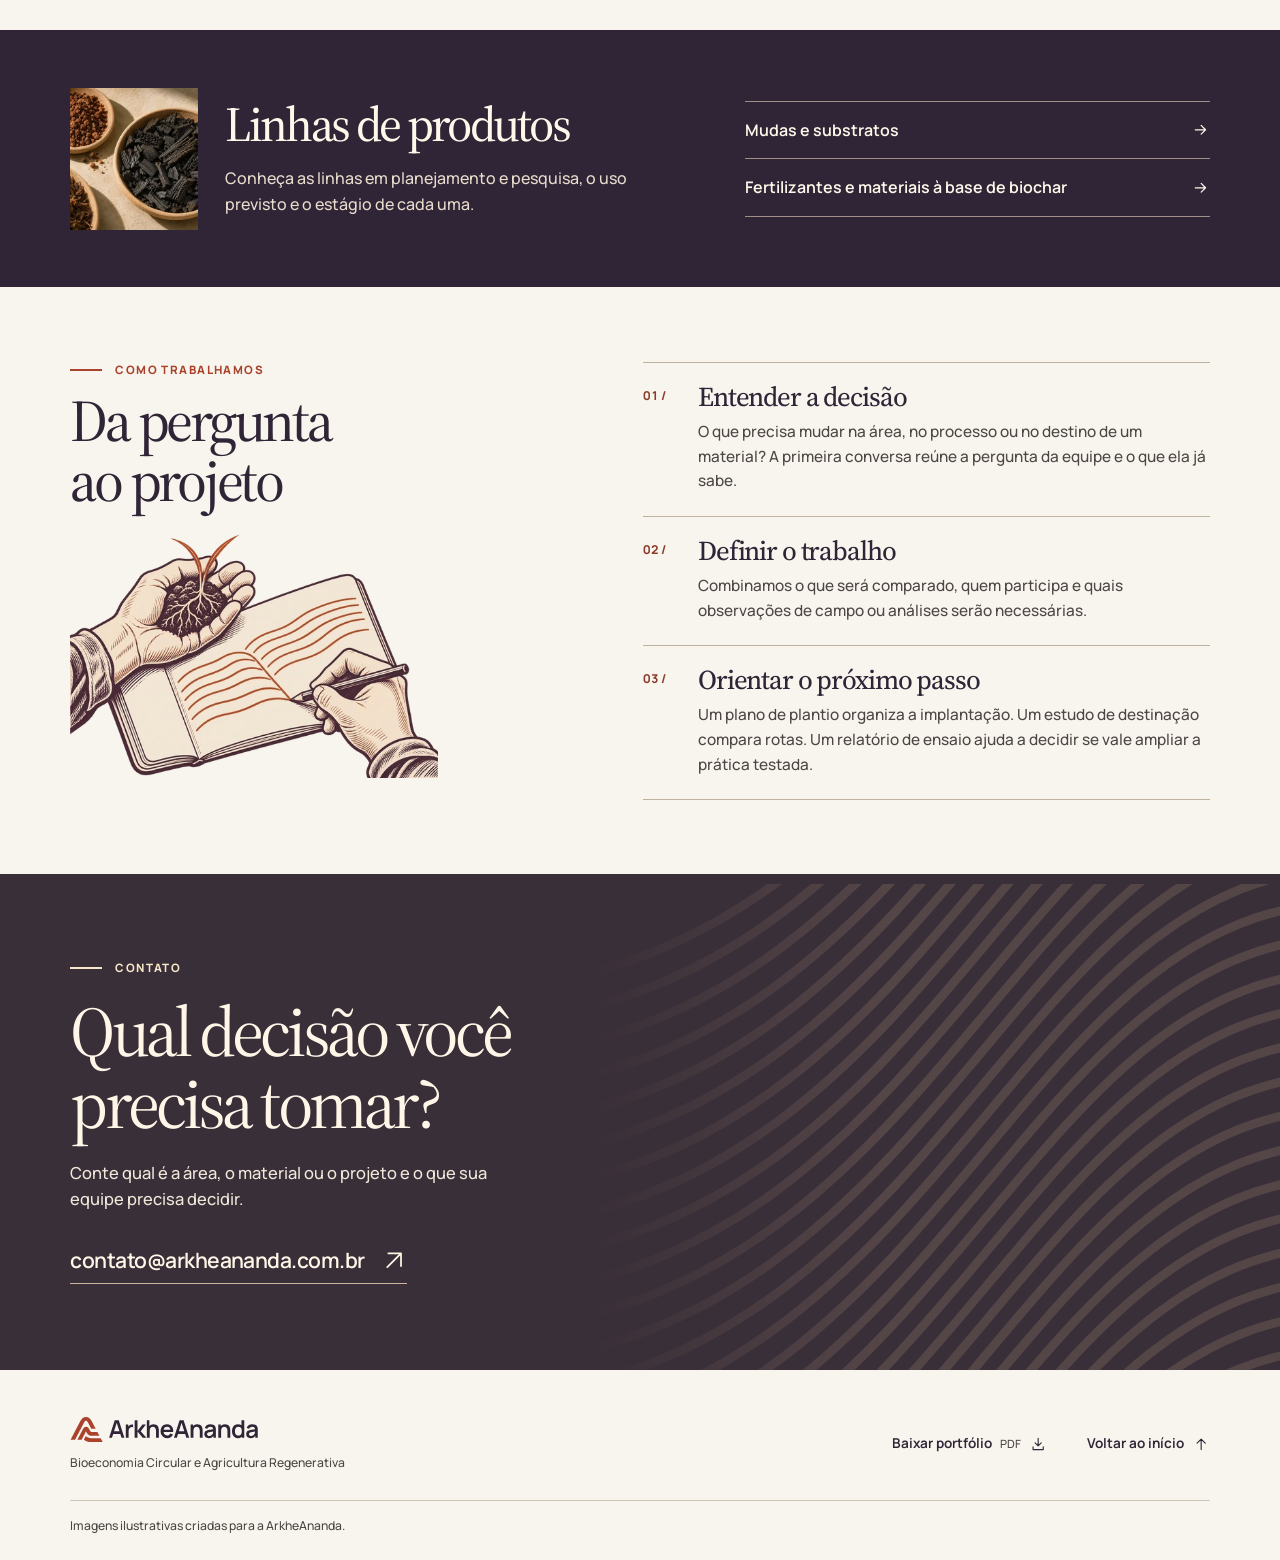
==== commit b469b9cc: "Apresenta serviços e produtos em uma edição visual do site" ====
--- a/index.html
+++ b/index.html
@@ -56,27 +56,67 @@
       </picture>
       <div class="limite capa-conteudo">
         <h1 id="titulo">Bioeconomia circular.<br>Agricultura regenerativa.</h1>
-        <p class="abertura">Desenhamos projetos para produtores, cooperativas e empresas que precisam escolher o destino de um resíduo, melhorar o manejo de uma lavoura ou recuperar uma área.</p>
-        <div class="acoes">
-          <a class="botao" href="portfolio.html">Explorar o portfólio <svg class="icone" aria-hidden="true"><use href="#seta"/></svg></a>
-          <a class="link-capa" href="portfolio.html#produtos">Linhas de produtos <svg class="icone" aria-hidden="true"><use href="#seta-diagonal"/></svg></a>
+        <div class="capa-apresentacao">
+          <p class="abertura">Projetos para quem cultiva, maneja resíduos ou recupera áreas. Trabalhamos a partir do que o produtor, a cooperativa ou a empresa precisa decidir.</p>
+          <div class="acoes">
+            <a class="botao" href="portfolio.html">Explorar o portfólio <svg class="icone" aria-hidden="true"><use href="#seta"/></svg></a>
+            <a class="link-capa" href="portfolio-arkheananda.pdf" download>Baixar PDF <svg class="icone" aria-hidden="true"><use href="#download"/></svg></a>
+          </div>
         </div>
       </div>
     </section>
     <section id="atuacao" class="atuacao secao" aria-labelledby="titulo-atuacao">
-      <div class="limite indice-frentes">
-        <div class="indice-abertura">
+      <div class="limite">
+        <header class="abertura-atuacao">
           <h2 id="titulo-atuacao">Frentes de atuação</h2>
-          <p>Uma fazenda pode precisar comparar duas práticas de adubação. Um viveiro pode querer saber quais mudas preparar para a próxima estação.</p>
-          <img class="imagem-perfil" src="assets/perfil-de-solo.webp" srcset="assets/perfil-de-solo-600.webp 600w, assets/perfil-de-solo.webp 1200w" sizes="(max-width: 720px) 90vw, 38vw" width="1200" height="800" loading="lazy" decoding="async" alt="Ilustração de raízes finas que atravessam as camadas de um solo avermelhado.">
+          <p>Encontre os serviços por área ou consulte as <a href="portfolio.html#produtos">linhas de produtos</a> para viveiros e lavouras.</p>
+        </header>
+        <div class="panorama">
+          <a class="frente-campo" href="portfolio.html#producao" aria-labelledby="frente-producao">
+            <img src="assets/agrofloresta.webp" srcset="assets/agrofloresta-600.webp 600w, assets/agrofloresta.webp 1200w" sizes="(max-width: 760px) 90vw, (min-width: 1560px) 750px, 52vw" loading="lazy" decoding="async" width="1200" height="800" alt="Cultivos de diferentes portes entre fileiras de árvores.">
+            <div class="chamada-campo">
+              <h3 id="frente-producao">Produção agrícola<br>e agroflorestas</h3>
+              <p>Planejamento de cultivos e consórcios, rotação de culturas e tratamento de sementes sob consulta.</p>
+            </div>
+            <svg class="icone" aria-hidden="true"><use href="#seta-diagonal"/></svg>
+          </a>
+          <div class="frentes-materiais">
+            <a class="frente-amostra" href="portfolio.html#solos" aria-labelledby="frente-solos">
+              <img src="assets/perfil-de-solo-600.webp" width="600" height="400" loading="lazy" decoding="async" alt="Torrão de solo avermelhado com raízes visíveis.">
+              <div><h3 id="frente-solos">Solos e fertilidade</h3><p>Diagnóstico por talhão e planos de adubação a partir do histórico da área.</p></div>
+              <svg class="icone" aria-hidden="true"><use href="#seta-diagonal"/></svg>
+            </a>
+            <a class="frente-amostra" href="portfolio.html#residuos" aria-labelledby="frente-residuos">
+              <img src="assets/biomassa-600.webp" width="600" height="400" loading="lazy" decoding="async" alt="Mãos examinando a mistura de palha e matéria orgânica.">
+              <div><h3 id="frente-residuos">Resíduos e compostagem</h3><p>Inventário de biomassas, comparação de destinos e estudos para compostagem.</p></div>
+              <svg class="icone" aria-hidden="true"><use href="#seta-diagonal"/></svg>
+            </a>
+          </div>
         </div>
-        <ul class="indice-lista" aria-labelledby="titulo-atuacao">
-          <li><a href="portfolio.html#residuos"><div><h3>Resíduos e compostagem</h3><p>Comparar destinos para um material e avaliar se há condições para compostá-lo.</p></div><svg class="icone" aria-hidden="true"><use href="#seta"/></svg></a></li>
-          <li><a href="portfolio.html#solos"><div><h3>Solos e fertilidade</h3><p>Interpretar o histórico de um talhão e comparar alternativas de adubação e manejo.</p></div><svg class="icone" aria-hidden="true"><use href="#seta"/></svg></a></li>
-          <li><a href="portfolio.html#producao"><div><h3>Produção agrícola e agroflorestas</h3><p>Planejar cultivos e consórcios, acompanhar a implantação e avaliar práticas como o tratamento de sementes.</p></div><svg class="icone" aria-hidden="true"><use href="#seta"/></svg></a></li>
-          <li><a href="portfolio.html#paisagens"><div><h3>Viveiros, paisagismo e restauração</h3><p>Escolher espécies e mudas para jardins, áreas verdes e recuperação de áreas degradadas.</p></div><svg class="icone" aria-hidden="true"><use href="#seta"/></svg></a></li>
-          <li><a href="portfolio.html#pesquisa"><div><h3>Pesquisa e desenvolvimento</h3><p>Desenhar ensaios para avaliar materiais, formulações e práticas antes de ampliar seu uso.</p></div><svg class="icone" aria-hidden="true"><use href="#seta"/></svg></a></li>
-        </ul>
+        <div class="dupla-frentes">
+          <a class="frente-foto" href="portfolio.html#paisagens" aria-labelledby="frente-paisagens">
+            <img src="assets/viveiro.webp" srcset="assets/viveiro-600.webp 600w, assets/viveiro.webp 1200w" sizes="(max-width: 760px) 90vw, (min-width: 1560px) 770px, 52vw" width="1200" height="800" loading="lazy" decoding="async" alt="Fileiras de mudas em recipientes individuais no viveiro.">
+            <div class="texto-frente"><h3 id="frente-paisagens">Viveiros, paisagismo e restauração</h3><p>Planejamento de viveiros e jardins, seleção de espécies e acompanhamento de plantios para recuperar áreas.</p></div>
+            <svg class="icone" aria-hidden="true"><use href="#seta-diagonal"/></svg>
+          </a>
+          <a class="frente-foto" href="portfolio.html#pesquisa" aria-labelledby="frente-pesquisa">
+            <img src="assets/ensaio.webp" srcset="assets/ensaio-600.webp 600w, assets/ensaio.webp 1200w" sizes="(max-width: 760px) 90vw, (min-width: 1560px) 545px, 38vw" width="1200" height="800" loading="lazy" decoding="async" alt="Plantas jovens em estudo agronômico.">
+            <div class="texto-frente"><h3 id="frente-pesquisa">Pesquisa e desenvolvimento</h3><p>Qualificação de matérias-primas e ensaios de formulações no campo e no viveiro.</p></div>
+            <svg class="icone" aria-hidden="true"><use href="#seta-diagonal"/></svg>
+          </a>
+        </div>
+      </div>
+    </section>
+    <section class="catalogo-inicio" aria-labelledby="titulo-produtos">
+      <div class="limite faixa-catalogo">
+        <div class="abertura-catalogo">
+          <img src="assets/materiais-600.webp" width="600" height="400" loading="lazy" decoding="async" alt="Recipientes com fibras vegetais, grânulos e fragmentos de biocarvão.">
+          <div><h2 id="titulo-produtos">Linhas de produtos</h2><p>Conheça as linhas em planejamento e pesquisa, o uso previsto e o estágio de cada uma.</p></div>
+        </div>
+        <div class="links-catalogo">
+          <a href="portfolio.html#produtos">Mudas e substratos <svg class="icone" aria-hidden="true"><use href="#seta"/></svg></a>
+          <a href="portfolio.html#insumos">Fertilizantes e materiais à base de biochar <svg class="icone" aria-hidden="true"><use href="#seta"/></svg></a>
+        </div>
       </div>
     </section>
     <section id="metodo" class="metodo secao" aria-labelledby="titulo-metodo">
@@ -84,16 +124,12 @@
         <div class="metodo-titulo">
           <p class="rubrica">Como trabalhamos</p>
           <h2 id="titulo-metodo">Da pergunta<br>ao projeto</h2>
-          <img class="metodo-caderno" src="assets/campo-e-caderno.webp"
-               srcset="assets/campo-e-caderno-540.webp 540w, assets/campo-e-caderno.webp 1080w"
-               sizes="(max-width: 720px) min(75vw, 288px), min(29vw, 360px)"
-               width="1080" height="720" loading="lazy" decoding="async"
-               alt="Uma mão segura a amostra de solo com raízes e a outra desenha os sulcos no caderno de campo.">
+          <img class="metodo-caderno" src="assets/campo-e-caderno.webp" srcset="assets/campo-e-caderno-540.webp 540w, assets/campo-e-caderno.webp 1080w" sizes="(max-width: 760px) min(74vw, 290px), min(29vw, 380px)" width="1080" height="720" loading="lazy" decoding="async" alt="Uma mão segura um torrão com raízes. Outra desenha curvas no caderno de campo.">
         </div>
         <ol class="etapas">
-          <li><h3>Entender a decisão</h3><p>Começamos pela questão de quem vai usar o resultado. Pode ser a escolha de um destino para uma biomassa, de um manejo para a safra ou das espécies para um plantio.</p></li>
-          <li><h3>Definir o trabalho</h3><p>Com o histórico da área ou do material em mãos, combinamos o que será comparado, quem participa e quais observações de campo ou análises serão necessárias.</p></li>
-          <li><h3>Orientar o próximo passo</h3><p>O estudo pode resultar em um plano de implantação, uma comparação de alternativas ou um relatório de ensaio. A entrega é definida com quem vai tomar a decisão.</p></li>
+          <li><h3>Entender a decisão</h3><p>O que precisa mudar na área, no processo ou no destino de um material? A primeira conversa reúne a pergunta da equipe e o que ela já sabe.</p></li>
+          <li><h3>Definir o trabalho</h3><p>Combinamos o que será comparado, quem participa e quais observações de campo ou análises serão necessárias.</p></li>
+          <li><h3>Orientar o próximo passo</h3><p>Um plano de plantio organiza a implantação. Um estudo de destinação compara rotas. Um relatório de ensaio ajuda a decidir se vale ampliar a prática testada.</p></li>
         </ol>
       </div>
     </section>
@@ -101,7 +137,7 @@
       <div class="limite contato-conteudo">
         <p class="rubrica clara">Contato</p>
         <h2 id="titulo-contato">Qual decisão você<br>precisa tomar?</h2>
-        <p>Descreva a área, o material ou o projeto e o que você precisa decidir. Essa é a primeira conversa com a ArkheAnanda.</p>
+        <p>Conte qual é a área, o material ou o projeto e o que sua equipe precisa decidir.</p>
         <a class="email" href="mailto:contato@arkheananda.com.br">contato@arkheananda.com.br <svg class="icone" aria-hidden="true"><use href="#seta-diagonal"/></svg></a>
       </div>
     </section>
--- a/inicio.css
+++ b/inicio.css
@@ -1,50 +1,97 @@
-.capa h1 {
-  margin: 0;
-  font-size: clamp(3.1rem, 5.65vw, 6.1rem);
+/* A abertura deixa a paisagem respirar antes da leitura. */
+.capa { align-items: end; min-height: clamp(33rem, 42vw, 48rem); }
+.capa::after { background: linear-gradient(0deg, #171811ed, #1b1b1260 51%, transparent 88%), linear-gradient(95deg, #15191030, transparent 72%); }
+.capa-conteudo { display: grid; grid-template-columns: minmax(0,1.55fr) minmax(0,.85fr); align-items: end; gap: clamp(2rem, 5vw, 6rem); padding-block: 7rem clamp(2.7rem, 4.35vw, 5rem); }
+.capa h1 { margin: 0; font-size: clamp(3rem, 5.23vw, 5.45rem); line-height: 1.02; }
+.capa .abertura { max-width: 40ch; margin: 0; font-size: clamp(.99rem, 1.15vw, 1.16rem); line-height: 1.55; }
+.capa .acoes { margin-top: 1.15rem; gap: .5rem 1.4rem; }
+.atuacao.secao { padding-block: clamp(3.4rem,5.7vw,6.2rem); }
+.abertura-atuacao { display: grid; grid-template-columns: 1.37fr 1fr; gap: 2.2rem; align-items: end; margin-bottom: clamp(1.6rem,2.7vw,3rem); }
+.abertura-atuacao h2 { font-size: clamp(2.8rem,4.9vw,5.15rem); }
+.abertura-atuacao p, .frente-amostra p, .texto-frente p { color: var(--texto); }
+.abertura-atuacao p { max-width: 41ch; margin: 0; line-height: 1.6; }
+.abertura-atuacao p a { text-decoration-color: var(--argila); text-decoration-thickness: 1px; }
+.panorama, .dupla-frentes { display: grid; grid-template-columns: minmax(0,1.37fr) minmax(0,1fr); gap: clamp(1.6rem,3vw,3.4rem); }
+.panorama a, .dupla-frentes a { text-decoration: none; }
+.panorama a:hover h3, .dupla-frentes a:hover h3, .panorama a:focus-visible h3, .dupla-frentes a:focus-visible h3 { text-decoration: underline; text-decoration-thickness: 1px; text-underline-offset: .16em; }
+.frente-campo { position: relative; isolation: isolate; display: flex; align-items: flex-end; min-height: clamp(22.5rem,30vw,31rem); padding: clamp(1.5rem,2.45vw,2.8rem); background: #272b1b; color: #fffaf0; }
+.frente-campo > img, .frente-campo::after { position: absolute; inset: 0; width: 100%; height: 100%; }
+.frente-campo > img { z-index: -2; object-fit: cover; }
+.frente-campo::after { content: ''; z-index: -1; background: linear-gradient(0deg,#192014ed, #1920144d 67%,transparent); }
+.chamada-campo { flex: 1; min-width: 0; }
+.chamada-campo h3 { font-size: clamp(2.28rem,3.5vw,4.1rem); line-height: .99; }
+.chamada-campo p { max-width: 40ch; padding-right: .75rem; margin-top: .8rem; font-size: .96rem; line-height: 1.5; color: #fff9ec; }
+.frente-campo > .icone { width: 1.75rem; height: 1.75rem; }
+.frentes-materiais { display: grid; grid-template-rows: 1fr 1fr; border-top: 1px solid var(--linha); }
+.frente-amostra { display: grid; grid-template-columns: minmax(5rem, .7fr) minmax(0,1.3fr) auto; align-items: center; gap: clamp(.8rem,1.5vw,1.55rem); padding-block: clamp(1.05rem,1.6vw,1.6rem); border-bottom: 1px solid var(--linha); }
+.frente-amostra img { width: 100%; aspect-ratio: 1; object-fit: cover; object-position: center; }
+.frente-amostra .icone { width: 1rem; height: 1rem; color: var(--argila); }
+.frente-amostra h3, .texto-frente h3 { font-size: clamp(1.65rem,2.25vw,2.65rem); line-height: 1.08; }
+.frente-amostra p, .texto-frente p { margin-top: .58rem; font-size: .95rem; line-height: 1.53; }
+.dupla-frentes { margin-top: clamp(2rem,3.7vw,4rem); }
+.frente-foto { display: grid; grid-template-columns: 1fr auto; align-content: start; align-items: start; column-gap: 1rem; }
+.frente-foto > img { grid-column: 1 / -1; width: 100%; height: clamp(13rem,18vw,20rem); object-fit: cover; margin-bottom: 1.15rem; }
+.frente-foto .icone { width: 1.12rem; height: 1.12rem; margin-top: .47rem; color: var(--argila); }
+.texto-frente p { max-width: 54ch; }
+.catalogo-inicio { background: var(--tinta); color: #fff8ea; }
+.faixa-catalogo { display: grid; grid-template-columns: minmax(0,1.37fr) minmax(0,1fr); align-items: center; gap: clamp(1.6rem,3vw,3.4rem); padding-block: clamp(2.65rem,4.5vw,5rem); }
+.faixa-catalogo h2 { font-size: clamp(2.45rem,3.8vw,4.25rem); }
+.faixa-catalogo p { margin-top: 1rem; max-width: 44ch; color: #e9dccd; }
+.abertura-catalogo { display: grid; grid-template-columns: clamp(6rem,10vw,10rem) 1fr; gap: clamp(1.15rem,2.1vw,2.2rem); align-items: center; }
+.abertura-catalogo img { width: 100%; aspect-ratio: .9; object-fit: cover; }
+.links-catalogo { border-top: 1px solid #a08e89; }
+.links-catalogo a { display: flex; align-items: center; justify-content: space-between; gap: 1.1rem; padding-block: 1rem; min-height: 3.6rem; border-bottom: 1px solid #a08e89; text-decoration: none; line-height: 1.4; font-weight: 620; }
+.links-catalogo a:hover { text-decoration: underline; }
+.links-catalogo a:focus-visible { outline-color: #fff2d5; }
+.links-catalogo .icone { width: 1.1rem; height: 1.1rem; }
+.metodo { background: var(--papel); border: none; }
+.metodo-titulo { padding-right: 0; }
+.metodo-caderno { position: static; width: min(93%,23rem); max-width: none; margin: 1.35rem 0 0; transform: none; }
+.contato { background: #392f38; }
+@media (min-width: 761px) and (max-width: 1050px) {
+  .capa-conteudo { grid-template-columns: 1.45fr 1fr; gap: 1.6rem; }
+  .capa h1 { font-size: 5.1vw; }
+  .panorama, .dupla-frentes, .abertura-atuacao, .faixa-catalogo { grid-template-columns: 1.08fr 1fr; gap: 1.65rem; }
+  .frente-amostra { grid-template-columns: minmax(4.2rem,.55fr) minmax(0,1.45fr); gap: .85rem; }
+  .frente-amostra .icone { display: none; }
+  .frente-amostra h3 { font-size: 1.7rem; }
 }
-.capa .abertura { max-width: 48ch; }
-.indice-frentes {
-  display: grid;
-  grid-template-columns: minmax(0, .76fr) minmax(0, 1fr);
-  gap: clamp(3rem, 8vw, 8.5rem);
-  align-items: start;
+@media (max-width: 760px) {
+  .capa { min-height: clamp(31rem,108vw,38rem); }
+  .capa::after { background: linear-gradient(0deg,#151810f5 0%,#1c1e15a1 51%,#1718101f 83%,transparent); }
+  .capa-conteudo { display: block; padding-block: 6.5rem 2.4rem; }
+  .capa h1 { font-size: clamp(1.7rem,8.35vw,3.95rem); }
+  .capa .abertura { margin-top: 1rem; max-width: 40ch; font-size: 1rem; }
+  .capa .acoes { margin-top: 1.25rem; }
+  .abertura-atuacao { grid-template-columns: 1fr; gap: .8rem; }
+  .panorama, .faixa-catalogo { grid-template-columns: 1fr; gap: 1.45rem; }
+  .frente-campo { min-height: clamp(18.8rem,60vw,25rem); padding: 1.35rem; }
+  .chamada-campo p { font-size: .9rem; }
+  .frente-amostra { grid-template-columns: minmax(4.1rem, .65fr) minmax(0,1.35fr) auto; gap: clamp(.7rem,3vw,1.45rem); }
+  .frente-amostra img { max-height: 9rem; aspect-ratio: 1.16; }
+  .frente-amostra h3, .texto-frente h3 { font-size: clamp(1.5rem,4.7vw,2rem); }
+  .dupla-frentes { grid-template-columns: repeat(2,minmax(0,1fr)); gap: 1.4rem; }
+  .frente-foto > img { height: clamp(10rem,28vw,14rem); margin-bottom: .9rem; }
+  .faixa-catalogo { gap: 1.45rem; }
+  .abertura-catalogo { grid-template-columns: minmax(4.8rem,.33fr) 1fr; gap: 1.15rem; }
+  .abertura-catalogo img { max-height: 8.5rem; }
+  .abertura-catalogo h2 { font-size: clamp(2rem,6.4vw,3rem); }
+  .abertura-catalogo p { margin-top: .6rem; font-size: .94rem; }
+  .metodo-caderno { max-width: 18rem; width: 74vw; }
 }
-.indice-abertura > p {
-  max-width: 42ch;
-  margin-top: 1.2rem;
-  line-height: 1.65;
-  color: var(--texto);
-}
-.imagem-perfil {
-  width: 100%;
-  margin-top: 1.75rem;
-  aspect-ratio: 1.45;
-  object-fit: cover;
-  object-position: center 52%;
-}
-.indice-lista { margin: 0; padding: 0; list-style: none; border-bottom: 1px solid var(--linha); }
-.indice-lista li { border-top: 1px solid var(--linha); }
-.indice-lista a {
-  display: grid;
-  grid-template-columns: 1fr auto;
-  gap: clamp(.8rem, 2.2vw, 2rem);
-  align-items: start;
-  padding-block: 1.25rem 1.4rem;
-  text-decoration: none;
-}
-.indice-lista h3 { font-size: clamp(1.66rem, 2.12vw, 2.35rem); line-height: 1.12; }
-.indice-lista p { max-width: 59ch; margin-top: .45rem; font-size: .94rem; line-height: 1.52; color: var(--texto); }
-.indice-lista .icone { width: 1.25rem; height: 1.25rem; margin-top: .35rem; color: var(--argila); }
-.indice-lista a:hover h3, .indice-lista a:focus-visible h3 { text-decoration: underline; text-decoration-thickness: 1px; text-underline-offset: .14em; }
-@media (max-width: 720px) {
-  .capa h1 { font-size: clamp(1.7rem, 8.35vw, 3.75rem); }
-  .indice-frentes { grid-template-columns: 1fr; gap: 1.5rem; }
-  .indice-abertura > p { margin-top: .85rem; }
-  .imagem-perfil { aspect-ratio: 2.3; margin-top: 1.3rem; }
-  .indice-lista a { padding-block: 1.05rem 1.15rem; }
+@media (max-width: 540px) {
+  .dupla-frentes { grid-template-columns: 1fr; gap: 1.75rem; }
+  .frente-foto > img { aspect-ratio: 1.95; height: auto; }
+  .frente-amostra { grid-template-columns: clamp(4.7rem,22vw,7.25rem) minmax(0,1fr) auto; }
+  .frente-amostra p { font-size: .88rem; }
 }
 @media print {
-  .indice-frentes { grid-template-columns: 1fr; gap: .5rem; }
-  .imagem-perfil { display: none; }
-  .indice-lista li { break-inside: avoid; }
+  .capa { min-height: auto; }
+  .capa-conteudo, .faixa-catalogo { display: block; padding-block: 1rem; }
+  .capa h1 { font-size: 30pt; }
+  .capa .abertura { margin-top: .5rem; }
+  .panorama, .dupla-frentes { display: block; }
+  .frente-campo, .frente-amostra, .frente-foto { display: block; min-height: 0; padding: .5rem 0; color: black; background: white; break-inside: avoid; }
+  .frente-campo img, .frente-campo::after, .frente-amostra img, .frente-foto img, .panorama .icone, .dupla-frentes .icone { display: none; }
+  .frente-campo p, .catalogo-inicio, .faixa-catalogo p { color: black; background: white; }
 }
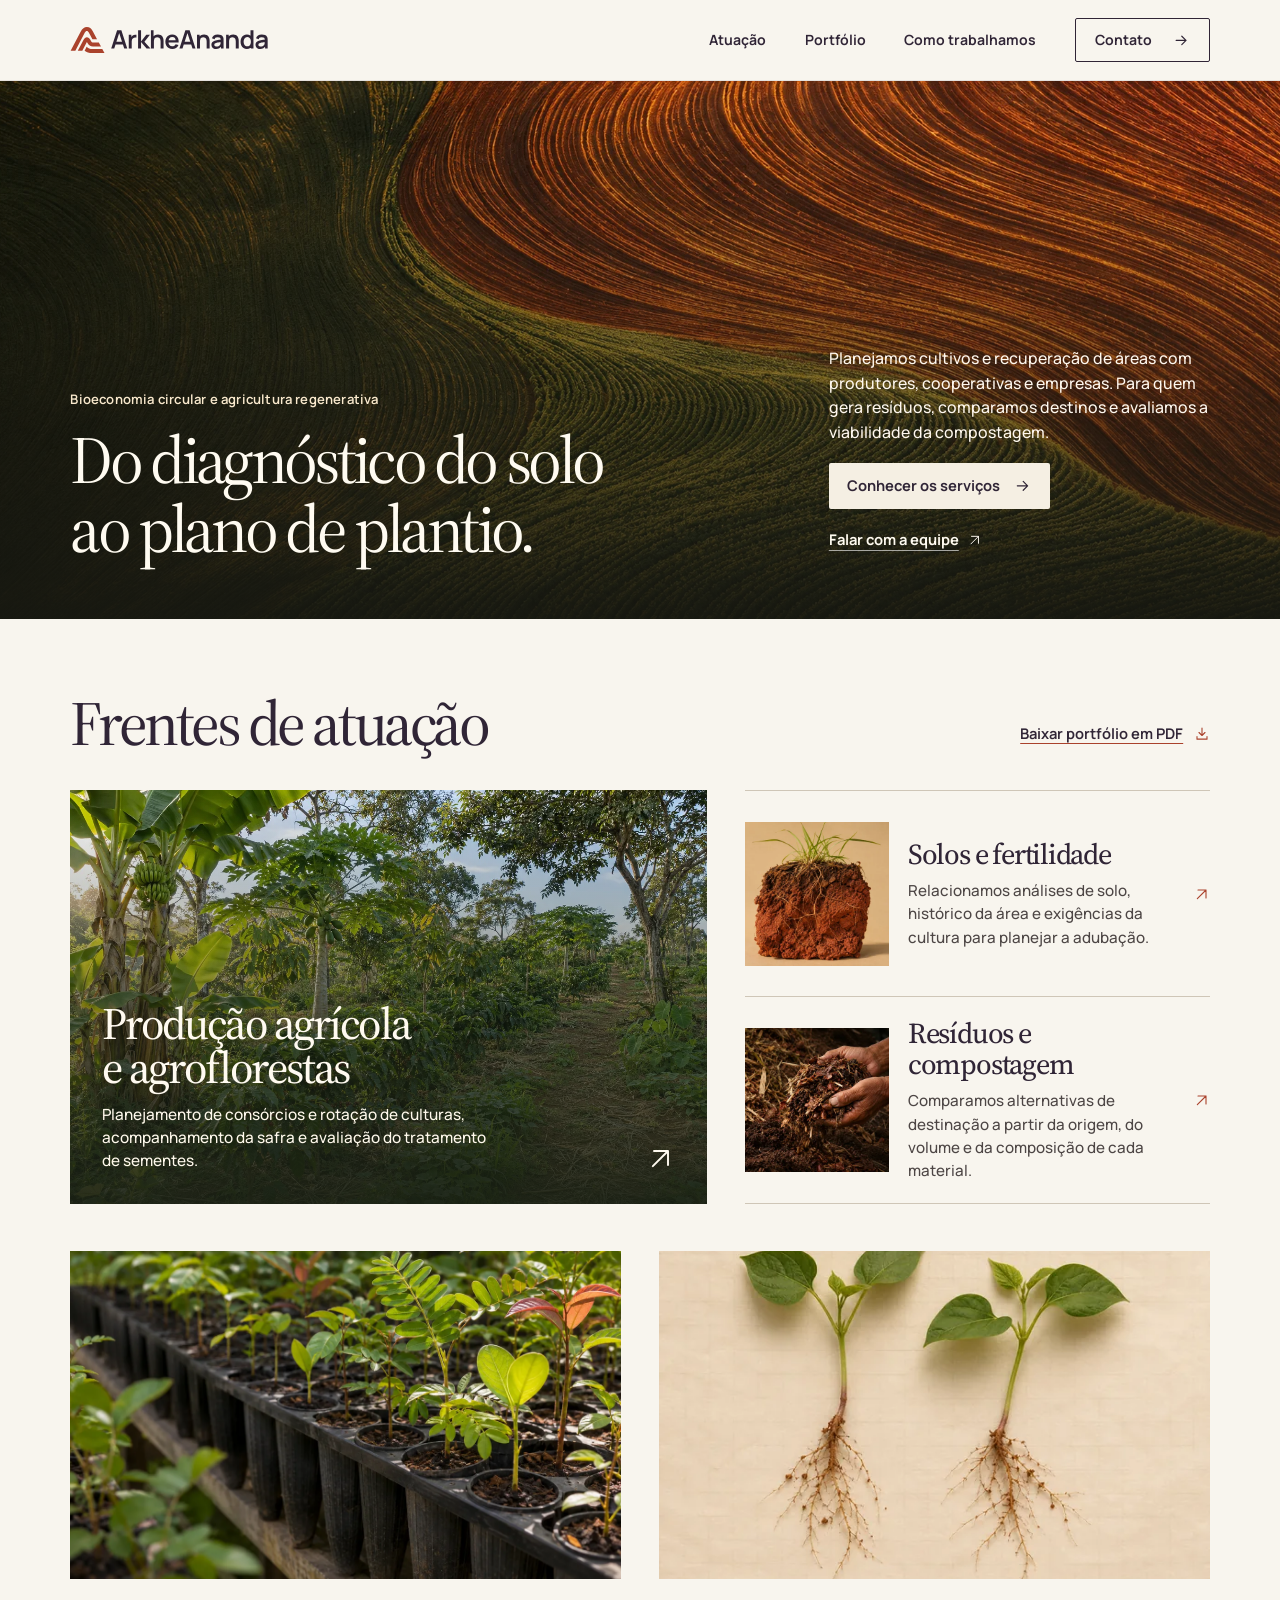
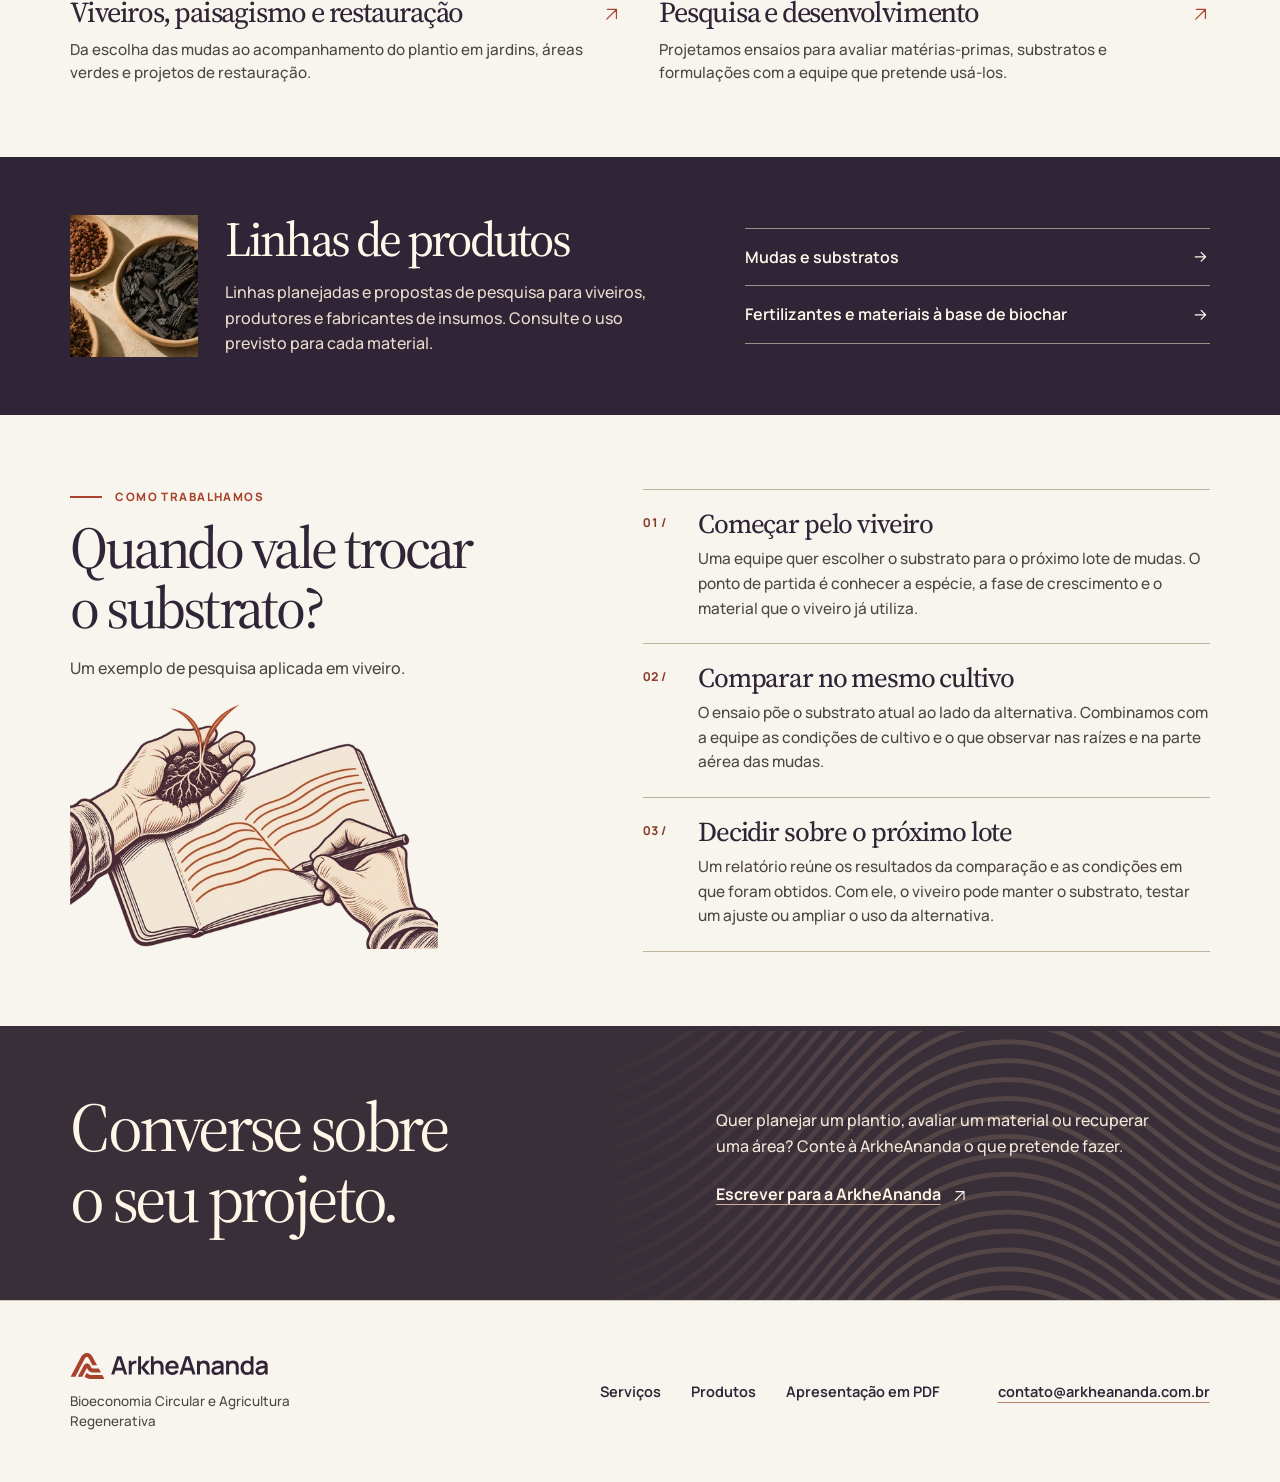
==== commit ae9414fd: "Revisa a apresentação institucional, o portfólio e o contato do site" ====
--- a/index.html
+++ b/index.html
@@ -5,13 +5,13 @@
   <meta name="viewport" content="width=device-width, initial-scale=1">
   <meta name="theme-color" content="#f8f5ee">
   <title>ArkheAnanda | Bioeconomia Circular e Agricultura Regenerativa</title>
-  <meta name="description" content="Projetos para produtores, cooperativas e empresas em resíduos, fertilidade, produção agrícola, agroflorestas, viveiros e restauração. Conheça o portfólio.">
+  <meta name="description" content="A ArkheAnanda planeja cultivos e restauração de áreas, avalia a fertilidade dos solos e estuda destinos para biomassas e resíduos.">
   <link rel="canonical" href="https://arkheananda.com.br/">
   <meta property="og:type" content="website">
   <meta property="og:locale" content="pt_BR">
   <meta property="og:site_name" content="ArkheAnanda">
   <meta property="og:title" content="ArkheAnanda | Bioeconomia Circular e Agricultura Regenerativa">
-  <meta property="og:description" content="Conheça as frentes de atuação, os serviços e as linhas de produtos em desenvolvimento.">
+  <meta property="og:description" content="Planos de cultivo e restauração, estudos de fertilidade e alternativas para a destinação de biomassas e resíduos.">
   <meta property="og:url" content="https://arkheananda.com.br/">
   <meta property="og:image" content="https://arkheananda.com.br/assets/arkheananda-compartilhar.jpg">
   <meta property="og:image:width" content="1200">
@@ -30,7 +30,6 @@
     <symbol id="seta" viewBox="0 0 24 24"><path d="M4.5 12h14m-6-6 6 6-6 6"/></symbol>
     <symbol id="seta-diagonal" viewBox="0 0 24 24"><path d="M5 19 18 6M6 6h12v12"/></symbol>
     <symbol id="download" viewBox="0 0 24 24"><path d="M12 3.5v11m-4.5-4.5 4.5 4.5 4.5-4.5M4.5 16v4h15v-4"/></symbol>
-    <symbol id="subir" viewBox="0 0 24 24"><path d="M12 20V4.5m-6 6 6-6 6 6"/></symbol>
   </svg>
   <header class="cabecalho">
     <div class="limite barra">
@@ -44,7 +43,7 @@
         <a href="#atuacao">Atuação</a>
         <a href="portfolio.html">Portfólio</a>
         <a href="#metodo">Como trabalhamos</a>
-        <a class="contato-nav" href="#pesquisa">Contato <svg class="icone" aria-hidden="true"><use href="#seta"/></svg></a>
+        <a class="contato-nav" href="#contato">Contato <svg class="icone" aria-hidden="true"><use href="#seta"/></svg></a>
       </nav>
     </div>
   </header>
@@ -55,12 +54,12 @@
         <img src="assets/curvas-de-nivel.webp" srcset="assets/curvas-de-nivel-900.webp 900w, assets/curvas-de-nivel.webp 1920w" sizes="100vw" width="1920" height="768" fetchpriority="high" alt="">
       </picture>
       <div class="limite capa-conteudo">
-        <h1 id="titulo">Bioeconomia circular.<br>Agricultura regenerativa.</h1>
+        <div class="assinatura-capa"><p class="area-da-marca">Bioeconomia circular e agricultura regenerativa</p><h1 id="titulo">Do diagnóstico do solo<br>ao plano de plantio.</h1></div>
         <div class="capa-apresentacao">
-          <p class="abertura">Projetos para quem cultiva, maneja resíduos ou recupera áreas. Trabalhamos a partir do que o produtor, a cooperativa ou a empresa precisa decidir.</p>
+          <p class="abertura">Planejamos cultivos e recuperação de áreas com produtores, cooperativas e empresas. Para quem gera resíduos, comparamos destinos e avaliamos a viabilidade da compostagem.</p>
           <div class="acoes">
-            <a class="botao" href="portfolio.html">Explorar o portfólio <svg class="icone" aria-hidden="true"><use href="#seta"/></svg></a>
-            <a class="link-capa" href="portfolio-arkheananda.pdf" download>Baixar PDF <svg class="icone" aria-hidden="true"><use href="#download"/></svg></a>
+            <a class="botao" href="portfolio.html#indice">Conhecer os serviços <svg class="icone" aria-hidden="true"><use href="#seta"/></svg></a>
+            <a class="link-capa" href="mailto:contato@arkheananda.com.br">Falar com a equipe <svg class="icone" aria-hidden="true"><use href="#seta-diagonal"/></svg></a>
           </div>
         </div>
       </div>
@@ -69,26 +68,26 @@
       <div class="limite">
         <header class="abertura-atuacao">
           <h2 id="titulo-atuacao">Frentes de atuação</h2>
-          <p>Encontre os serviços por área ou consulte as <a href="portfolio.html#produtos">linhas de produtos</a> para viveiros e lavouras.</p>
+          <a class="download-servicos" href="portfolio-arkheananda.pdf" download>Baixar portfólio em PDF <svg class="icone" aria-hidden="true"><use href="#download"/></svg></a>
         </header>
         <div class="panorama">
           <a class="frente-campo" href="portfolio.html#producao" aria-labelledby="frente-producao">
             <img src="assets/agrofloresta.webp" srcset="assets/agrofloresta-600.webp 600w, assets/agrofloresta.webp 1200w" sizes="(max-width: 760px) 90vw, (min-width: 1560px) 750px, 52vw" loading="lazy" decoding="async" width="1200" height="800" alt="Cultivos de diferentes portes entre fileiras de árvores.">
             <div class="chamada-campo">
               <h3 id="frente-producao">Produção agrícola<br>e agroflorestas</h3>
-              <p>Planejamento de cultivos e consórcios, rotação de culturas e tratamento de sementes sob consulta.</p>
+              <p>Planejamento de consórcios e rotação de culturas, acompanhamento da safra e avaliação do tratamento de sementes.</p>
             </div>
             <svg class="icone" aria-hidden="true"><use href="#seta-diagonal"/></svg>
           </a>
           <div class="frentes-materiais">
             <a class="frente-amostra" href="portfolio.html#solos" aria-labelledby="frente-solos">
               <img src="assets/perfil-de-solo-600.webp" width="600" height="400" loading="lazy" decoding="async" alt="Torrão de solo avermelhado com raízes visíveis.">
-              <div><h3 id="frente-solos">Solos e fertilidade</h3><p>Diagnóstico por talhão e planos de adubação a partir do histórico da área.</p></div>
+              <div><h3 id="frente-solos">Solos e fertilidade</h3><p>Relacionamos análises de solo, histórico da área e exigências da cultura para planejar a adubação.</p></div>
               <svg class="icone" aria-hidden="true"><use href="#seta-diagonal"/></svg>
             </a>
             <a class="frente-amostra" href="portfolio.html#residuos" aria-labelledby="frente-residuos">
               <img src="assets/biomassa-600.webp" width="600" height="400" loading="lazy" decoding="async" alt="Mãos examinando a mistura de palha e matéria orgânica.">
-              <div><h3 id="frente-residuos">Resíduos e compostagem</h3><p>Inventário de biomassas, comparação de destinos e estudos para compostagem.</p></div>
+              <div><h3 id="frente-residuos">Resíduos e compostagem</h3><p>Comparamos alternativas de destinação a partir da origem, do volume e da composição de cada material.</p></div>
               <svg class="icone" aria-hidden="true"><use href="#seta-diagonal"/></svg>
             </a>
           </div>
@@ -96,22 +95,22 @@
         <div class="dupla-frentes">
           <a class="frente-foto" href="portfolio.html#paisagens" aria-labelledby="frente-paisagens">
             <img src="assets/viveiro.webp" srcset="assets/viveiro-600.webp 600w, assets/viveiro.webp 1200w" sizes="(max-width: 760px) 90vw, (min-width: 1560px) 770px, 52vw" width="1200" height="800" loading="lazy" decoding="async" alt="Fileiras de mudas em recipientes individuais no viveiro.">
-            <div class="texto-frente"><h3 id="frente-paisagens">Viveiros, paisagismo e restauração</h3><p>Planejamento de viveiros e jardins, seleção de espécies e acompanhamento de plantios para recuperar áreas.</p></div>
+            <div class="texto-frente"><h3 id="frente-paisagens">Viveiros, paisagismo e restauração</h3><p>Da escolha das mudas ao acompanhamento do plantio em jardins, áreas verdes e projetos de restauração.</p></div>
             <svg class="icone" aria-hidden="true"><use href="#seta-diagonal"/></svg>
           </a>
           <a class="frente-foto" href="portfolio.html#pesquisa" aria-labelledby="frente-pesquisa">
-            <img src="assets/ensaio.webp" srcset="assets/ensaio-600.webp 600w, assets/ensaio.webp 1200w" sizes="(max-width: 760px) 90vw, (min-width: 1560px) 545px, 38vw" width="1200" height="800" loading="lazy" decoding="async" alt="Plantas jovens em estudo agronômico.">
-            <div class="texto-frente"><h3 id="frente-pesquisa">Pesquisa e desenvolvimento</h3><p>Qualificação de matérias-primas e ensaios de formulações no campo e no viveiro.</p></div>
+            <img src="assets/ensaio.webp" srcset="assets/ensaio-600.webp 600w, assets/ensaio.webp 1200w" sizes="(max-width: 760px) 90vw, (min-width: 1560px) 545px, 38vw" width="1200" height="800" loading="lazy" decoding="async" alt="Duas plantas jovens lado a lado sobre papel quadriculado, com folhas e raízes visíveis.">
+            <div class="texto-frente"><h3 id="frente-pesquisa">Pesquisa e desenvolvimento</h3><p>Projetamos ensaios para avaliar matérias-primas, substratos e formulações com a equipe que pretende usá-los.</p></div>
             <svg class="icone" aria-hidden="true"><use href="#seta-diagonal"/></svg>
           </a>
         </div>
       </div>
     </section>
-    <section class="catalogo-inicio" aria-labelledby="titulo-produtos">
+    <section id="produtos" class="catalogo-inicio" aria-labelledby="titulo-produtos">
       <div class="limite faixa-catalogo">
         <div class="abertura-catalogo">
           <img src="assets/materiais-600.webp" width="600" height="400" loading="lazy" decoding="async" alt="Recipientes com fibras vegetais, grânulos e fragmentos de biocarvão.">
-          <div><h2 id="titulo-produtos">Linhas de produtos</h2><p>Conheça as linhas em planejamento e pesquisa, o uso previsto e o estágio de cada uma.</p></div>
+          <div><h2 id="titulo-produtos">Linhas de produtos</h2><p>Linhas planejadas e propostas de pesquisa para viveiros, produtores e fabricantes de insumos. Consulte o uso previsto para cada material.</p></div>
         </div>
         <div class="links-catalogo">
           <a href="portfolio.html#produtos">Mudas e substratos <svg class="icone" aria-hidden="true"><use href="#seta"/></svg></a>
@@ -123,34 +122,32 @@
       <div class="limite grade-metodo">
         <div class="metodo-titulo">
           <p class="rubrica">Como trabalhamos</p>
-          <h2 id="titulo-metodo">Da pergunta<br>ao projeto</h2>
+          <h2 id="titulo-metodo">Quando vale trocar<br>o substrato?</h2><p class="contexto-metodo">Um exemplo de pesquisa aplicada em viveiro.</p>
           <img class="metodo-caderno" src="assets/campo-e-caderno.webp" srcset="assets/campo-e-caderno-540.webp 540w, assets/campo-e-caderno.webp 1080w" sizes="(max-width: 760px) min(74vw, 290px), min(29vw, 380px)" width="1080" height="720" loading="lazy" decoding="async" alt="Uma mão segura um torrão com raízes. Outra desenha curvas no caderno de campo.">
         </div>
         <ol class="etapas">
-          <li><h3>Entender a decisão</h3><p>O que precisa mudar na área, no processo ou no destino de um material? A primeira conversa reúne a pergunta da equipe e o que ela já sabe.</p></li>
-          <li><h3>Definir o trabalho</h3><p>Combinamos o que será comparado, quem participa e quais observações de campo ou análises serão necessárias.</p></li>
-          <li><h3>Orientar o próximo passo</h3><p>Um plano de plantio organiza a implantação. Um estudo de destinação compara rotas. Um relatório de ensaio ajuda a decidir se vale ampliar a prática testada.</p></li>
+          <li><h3>Começar pelo viveiro</h3><p>Uma equipe quer escolher o substrato para o próximo lote de mudas. O ponto de partida é conhecer a espécie, a fase de crescimento e o material que o viveiro já utiliza.</p></li>
+          <li><h3>Comparar no mesmo cultivo</h3><p>O ensaio põe o substrato atual ao lado da alternativa. Combinamos com a equipe as condições de cultivo e o que observar nas raízes e na parte aérea das mudas.</p></li>
+          <li><h3>Decidir sobre o próximo lote</h3><p>Um relatório reúne os resultados da comparação e as condições em que foram obtidos. Com ele, o viveiro pode manter o substrato, testar um ajuste ou ampliar o uso da alternativa.</p></li>
         </ol>
       </div>
     </section>
-    <section id="pesquisa" class="contato" aria-labelledby="titulo-contato">
-      <div class="limite contato-conteudo">
-        <p class="rubrica clara">Contato</p>
-        <h2 id="titulo-contato">Qual decisão você<br>precisa tomar?</h2>
-        <p>Conte qual é a área, o material ou o projeto e o que sua equipe precisa decidir.</p>
-        <a class="email" href="mailto:contato@arkheananda.com.br">contato@arkheananda.com.br <svg class="icone" aria-hidden="true"><use href="#seta-diagonal"/></svg></a>
+    <section id="contato" class="contato" aria-labelledby="titulo-contato">
+      <span id="pesquisa" class="ancora-legada" aria-hidden="true"></span>
+      <div class="limite convite-campo">
+        <h2 id="titulo-contato">Converse sobre<br>o seu projeto.</h2>
+        <div><p>Quer planejar um plantio, avaliar um material ou recuperar uma área? Conte à ArkheAnanda o que pretende fazer.</p>
+          <a class="convite-email" href="mailto:contato@arkheananda.com.br">Escrever para a ArkheAnanda <svg class="icone" aria-hidden="true"><use href="#seta-diagonal"/></svg></a>
+        </div>
       </div>
     </section>
   </main>
-  <footer>
-    <div class="limite rodape">
-      <div class="rodape-marca"><img src="assets/marca.svg" width="597" height="85" alt="ArkheAnanda"><p>Bioeconomia Circular e Agricultura Regenerativa</p></div>
-      <div class="rodape-acoes">
-        <a href="portfolio-arkheananda.pdf" download>Baixar portfólio <span>PDF</span><svg class="icone" aria-hidden="true"><use href="#download"/></svg></a>
-        <a href="#inicio">Voltar ao início <svg class="icone" aria-hidden="true"><use href="#subir"/></svg></a>
-      </div>
+  <footer class="rodape-institucional" id="rodape">
+    <div class="limite rodape-institucional-grade">
+      <a class="assinatura-rodape" href="#inicio" aria-label="ArkheAnanda, início"><img src="assets/marca.svg" width="597" height="85" alt="ArkheAnanda"><span>Bioeconomia Circular e Agricultura Regenerativa</span></a>
+      <nav class="links-rodape" aria-label="Navegação do rodapé"><a href="portfolio.html#indice">Serviços</a><a href="portfolio.html#produtos">Produtos</a><a href="apresentacao-arkheananda.pdf" download>Apresentação em PDF</a></nav>
+      <a class="canal-rodape" href="mailto:contato@arkheananda.com.br">contato@arkheananda.com.br</a>
     </div>
-    <div class="limite credito">Imagens ilustrativas criadas para a ArkheAnanda.</div>
   </footer>
 </body>
 </html>
--- a/estilo.css
+++ b/estilo.css
@@ -49,7 +49,7 @@
 .marca img { width: clamp(11rem, 15.5vw, 15rem); }
 .navegacao { display: flex; align-items: center; gap: clamp(1.25rem, 3vw, 3.5rem); }
 .navegacao a, .abrir-menu { display: inline-flex; min-height: 44px; align-items: center; font-weight: 670; font-size: .88rem; text-decoration: none; }
-.navegacao a:not(.contato-nav):hover, .rodape-acoes a:hover { text-decoration: underline; }
+.navegacao a:not(.contato-nav):hover { text-decoration: underline; }
 .navegacao .contato-nav { gap: 1.3rem; border: 1px solid var(--tinta); padding: .45rem 1.2rem; border-radius: 2px; }
 .contato-nav:hover { background: var(--tinta); color: var(--palha); }
 .abrir-menu { display: none; }
@@ -113,15 +113,41 @@
 .contato-conteudo > p:not(.rubrica) { max-width: 44ch; color: #f1e8db; font-size: 1.03rem; }
 .email { display: inline-flex; max-width: 100%; align-items: center; gap: .8em; margin-top: 1.45rem; padding-block: .32em; min-height: 44px; border-bottom: 1px solid #cfb79d; font-size: clamp(1.05rem, 1.65vw, 1.65rem); font-weight: 600; text-decoration: none; letter-spacing: -.025em; }
 .email:hover { color: var(--fibra); }
-footer { padding-block: clamp(2rem, 3.6vw, 3.8rem) 1.5rem; }
-.rodape { display: flex; align-items: center; justify-content: space-between; gap: 2rem; }
-.rodape-marca img { width: 11.8rem; }
-.rodape-marca p, .credito { font-size: .76rem; color: var(--texto); }
-.rodape-marca p { margin-top: .6rem; }
-.rodape-acoes { display: flex; flex-wrap: wrap; gap: .5rem clamp(1.5rem, 3.2vw, 3.5rem); }
-.rodape-acoes a { display: inline-flex; align-items: center; gap: .55rem; min-height: 44px; font-size: .85rem; font-weight: 650; text-decoration: none; }
-.rodape-acoes a span { font-weight: 500; font-size: .71rem; color: var(--texto); }
-.credito { margin-top: 1.75rem; padding-top: .95rem; border-top: 1px solid var(--linha); }
+.rodape-institucional {
+  padding-block: clamp(2rem, 4vw, 4rem);
+  color: var(--tinta);
+  background: var(--papel);
+  border-top: 1px solid var(--linha);
+}
+.rodape-institucional-grade {
+  display: grid;
+  grid-template-columns: minmax(14.5rem, 1fr) auto auto;
+  align-items: center;
+  gap: 1.25rem clamp(2rem, 4.5vw, 5.5rem);
+}
+.assinatura-rodape {
+  display: grid;
+  width: fit-content;
+  gap: .75rem;
+  text-decoration: none;
+}
+.assinatura-rodape img { width: clamp(11rem, 15.5vw, 14rem); }
+.assinatura-rodape span { max-width: 28ch; font-size: .84rem; color: var(--texto); line-height: 1.45; }
+.links-rodape { display: flex; flex-wrap: wrap; gap: 0 clamp(1.15rem, 2.35vw, 2.4rem); }
+.links-rodape a, .canal-rodape { display: inline-flex; align-items: center; min-height: 44px; font-size: .91rem; font-weight: 650; }
+.links-rodape a { text-decoration: none; }
+.links-rodape a:hover, .assinatura-rodape:hover span { text-decoration: underline; text-underline-offset: .3em; }
+.canal-rodape { justify-self: start; text-decoration-color: #b1836a; text-underline-offset: .34em; }
+.canal-rodape:hover { color: var(--argila); text-decoration-color: currentColor; }
+@media (max-width: 900px) {
+  .rodape-institucional-grade { grid-template-columns: minmax(13rem,1fr) auto; gap: .15rem 2rem; }
+  .assinatura-rodape { grid-row: span 2; }
+}
+@media (max-width: 580px) {
+  .rodape-institucional-grade { grid-template-columns: 1fr; gap: .15rem; }
+  .assinatura-rodape { grid-row: auto; margin-bottom: .75rem; }
+  .assinatura-rodape span { max-width: none; }
+}
 @media (max-width: 800px) {
   .abertura-secao { grid-template-columns: 1fr 1fr; gap: 1.5rem; }
   .grade-metodo { gap: 2.4rem; }
@@ -153,8 +179,6 @@
   .metodo h2 { font-size: clamp(2.55rem, 7vw, 3.4rem); }
   .metodo-caderno { width: min(75vw, 18rem); margin-top: 1.2rem; }
   .contato::after { right: -42%; width: 87%; opacity: .14; }
-  .rodape { flex-wrap: wrap; gap: 1.1rem; }
-  .rodape-acoes { column-gap: 1.6rem; }
 }
 @media (max-width: 600px) {
   .capa { align-items: end; min-height: clamp(31rem, 122vw, 36rem); }
@@ -169,7 +193,6 @@
   .botao, .link-capa { font-size: .83rem; }
   .botao { gap: .57rem; padding-inline: .85rem; }
   .link-capa { gap: .25rem; }
-  .rodape-acoes { gap: .25rem 1.15rem; }
 }
 @media (prefers-reduced-motion: no-preference) {
   html { scroll-behavior: smooth; }
@@ -177,7 +200,7 @@
 }
 @media print {
   .cabecalho { position: static; }
-  .navegacao, .abrir-menu, .acoes, .rodape-acoes, .pular { display: none !important; }
+  .navegacao, .abrir-menu, .acoes, .links-rodape, .pular { display: none !important; }
   .capa, .contato { color: var(--tinta); background: white; }
   .capa { min-height: 0; }
   .capa-imagem, .capa::after, .contato::after { display: none; }
--- a/inicio.css
+++ b/inicio.css
@@ -1,16 +1,16 @@
-/* A abertura deixa a paisagem respirar antes da leitura. */
 .capa { align-items: end; min-height: clamp(33rem, 42vw, 48rem); }
 .capa::after { background: linear-gradient(0deg, #171811ed, #1b1b1260 51%, transparent 88%), linear-gradient(95deg, #15191030, transparent 72%); }
 .capa-conteudo { display: grid; grid-template-columns: minmax(0,1.55fr) minmax(0,.85fr); align-items: end; gap: clamp(2rem, 5vw, 6rem); padding-block: 7rem clamp(2.7rem, 4.35vw, 5rem); }
 .capa h1 { margin: 0; font-size: clamp(3rem, 5.23vw, 5.45rem); line-height: 1.02; }
+.area-da-marca { margin-bottom: 1rem; max-width: 40ch; font-size: clamp(.82rem,1vw,1rem); color: #f9e9cd; letter-spacing: .015em; font-weight: 620; }
 .capa .abertura { max-width: 40ch; margin: 0; font-size: clamp(.99rem, 1.15vw, 1.16rem); line-height: 1.55; }
 .capa .acoes { margin-top: 1.15rem; gap: .5rem 1.4rem; }
 .atuacao.secao { padding-block: clamp(3.4rem,5.7vw,6.2rem); }
 .abertura-atuacao { display: grid; grid-template-columns: 1.37fr 1fr; gap: 2.2rem; align-items: end; margin-bottom: clamp(1.6rem,2.7vw,3rem); }
 .abertura-atuacao h2 { font-size: clamp(2.8rem,4.9vw,5.15rem); }
-.abertura-atuacao p, .frente-amostra p, .texto-frente p { color: var(--texto); }
-.abertura-atuacao p { max-width: 41ch; margin: 0; line-height: 1.6; }
-.abertura-atuacao p a { text-decoration-color: var(--argila); text-decoration-thickness: 1px; }
+.frente-amostra p, .texto-frente p { color: var(--texto); }
+.download-servicos { display: inline-flex; min-height: 44px; gap: .65rem; align-items: center; justify-self: end; font-size: .92rem; font-weight: 650; text-decoration-color: var(--argila); text-decoration-thickness: 1px; }
+.download-servicos .icone { width: 1rem; color: var(--argila); }
 .panorama, .dupla-frentes { display: grid; grid-template-columns: minmax(0,1.37fr) minmax(0,1fr); gap: clamp(1.6rem,3vw,3.4rem); }
 .panorama a, .dupla-frentes a { text-decoration: none; }
 .panorama a:hover h3, .dupla-frentes a:hover h3, .panorama a:focus-visible h3, .dupla-frentes a:focus-visible h3 { text-decoration: underline; text-decoration-thickness: 1px; text-underline-offset: .16em; }
@@ -28,9 +28,9 @@
 .frente-amostra .icone { width: 1rem; height: 1rem; color: var(--argila); }
 .frente-amostra h3, .texto-frente h3 { font-size: clamp(1.65rem,2.25vw,2.65rem); line-height: 1.08; }
 .frente-amostra p, .texto-frente p { margin-top: .58rem; font-size: .95rem; line-height: 1.53; }
-.dupla-frentes { margin-top: clamp(2rem,3.7vw,4rem); }
+.dupla-frentes { grid-template-columns: repeat(2,minmax(0,1fr)); margin-top: clamp(2rem,3.7vw,4rem); }
 .frente-foto { display: grid; grid-template-columns: 1fr auto; align-content: start; align-items: start; column-gap: 1rem; }
-.frente-foto > img { grid-column: 1 / -1; width: 100%; height: clamp(13rem,18vw,20rem); object-fit: cover; margin-bottom: 1.15rem; }
+.frente-foto > img { grid-column: 1 / -1; width: 100%; height: auto; aspect-ratio: 1.68; object-fit: cover; margin-bottom: 1.15rem; }
 .frente-foto .icone { width: 1.12rem; height: 1.12rem; margin-top: .47rem; color: var(--argila); }
 .texto-frente p { max-width: 54ch; }
 .catalogo-inicio { background: var(--tinta); color: #fff8ea; }
@@ -46,12 +46,18 @@
 .links-catalogo .icone { width: 1.1rem; height: 1.1rem; }
 .metodo { background: var(--papel); border: none; }
 .metodo-titulo { padding-right: 0; }
+.contexto-metodo { margin-top: 1.1rem; color: var(--texto); }
 .metodo-caderno { position: static; width: min(93%,23rem); max-width: none; margin: 1.35rem 0 0; transform: none; }
-.contato { background: #392f38; }
+.contato { background: #392f38; padding-block: clamp(2.9rem,5.2vw,6rem); }
+.convite-campo { display: grid; grid-template-columns: 1.1fr 1fr; gap: clamp(2.2rem,8vw,9rem); align-items: center; }
+.convite-campo h2 { margin: 0; font-size: clamp(3rem,5.4vw,5.5rem); }
+.convite-campo p { max-width: 44ch; color: #f2e8da; }
+.convite-email { display: inline-flex; align-items: center; gap: .7rem; min-height: 44px; margin-top: .85rem; font-weight: 675; text-decoration-color: #d2ad90; }
+.convite-email .icone { width: 1rem; }
 @media (min-width: 761px) and (max-width: 1050px) {
   .capa-conteudo { grid-template-columns: 1.45fr 1fr; gap: 1.6rem; }
   .capa h1 { font-size: 5.1vw; }
-  .panorama, .dupla-frentes, .abertura-atuacao, .faixa-catalogo { grid-template-columns: 1.08fr 1fr; gap: 1.65rem; }
+  .panorama, .abertura-atuacao, .faixa-catalogo { grid-template-columns: 1.08fr 1fr; gap: 1.65rem; }
   .frente-amostra { grid-template-columns: minmax(4.2rem,.55fr) minmax(0,1.45fr); gap: .85rem; }
   .frente-amostra .icone { display: none; }
   .frente-amostra h3 { font-size: 1.7rem; }
@@ -61,9 +67,11 @@
   .capa::after { background: linear-gradient(0deg,#151810f5 0%,#1c1e15a1 51%,#1718101f 83%,transparent); }
   .capa-conteudo { display: block; padding-block: 6.5rem 2.4rem; }
   .capa h1 { font-size: clamp(1.7rem,8.35vw,3.95rem); }
+  .area-da-marca { margin-bottom: .7rem; }
   .capa .abertura { margin-top: 1rem; max-width: 40ch; font-size: 1rem; }
   .capa .acoes { margin-top: 1.25rem; }
-  .abertura-atuacao { grid-template-columns: 1fr; gap: .8rem; }
+  .abertura-atuacao { grid-template-columns: 1fr; gap: .2rem; }
+  .download-servicos { justify-self: start; }
   .panorama, .faixa-catalogo { grid-template-columns: 1fr; gap: 1.45rem; }
   .frente-campo { min-height: clamp(18.8rem,60vw,25rem); padding: 1.35rem; }
   .chamada-campo p { font-size: .9rem; }
@@ -71,17 +79,18 @@
   .frente-amostra img { max-height: 9rem; aspect-ratio: 1.16; }
   .frente-amostra h3, .texto-frente h3 { font-size: clamp(1.5rem,4.7vw,2rem); }
   .dupla-frentes { grid-template-columns: repeat(2,minmax(0,1fr)); gap: 1.4rem; }
-  .frente-foto > img { height: clamp(10rem,28vw,14rem); margin-bottom: .9rem; }
+  .frente-foto > img { margin-bottom: .9rem; }
   .faixa-catalogo { gap: 1.45rem; }
   .abertura-catalogo { grid-template-columns: minmax(4.8rem,.33fr) 1fr; gap: 1.15rem; }
   .abertura-catalogo img { max-height: 8.5rem; }
   .abertura-catalogo h2 { font-size: clamp(2rem,6.4vw,3rem); }
   .abertura-catalogo p { margin-top: .6rem; font-size: .94rem; }
   .metodo-caderno { max-width: 18rem; width: 74vw; }
+  .convite-campo { grid-template-columns: 1fr; gap: 1.1rem; }
 }
 @media (max-width: 540px) {
   .dupla-frentes { grid-template-columns: 1fr; gap: 1.75rem; }
-  .frente-foto > img { aspect-ratio: 1.95; height: auto; }
+  .frente-foto > img { aspect-ratio: 1.67; }
   .frente-amostra { grid-template-columns: clamp(4.7rem,22vw,7.25rem) minmax(0,1fr) auto; }
   .frente-amostra p { font-size: .88rem; }
 }
@@ -95,3 +104,4 @@
   .frente-campo img, .frente-campo::after, .frente-amostra img, .frente-foto img, .panorama .icone, .dupla-frentes .icone { display: none; }
   .frente-campo p, .catalogo-inicio, .faixa-catalogo p { color: black; background: white; }
 }
+.ancora-legada { position: absolute; top: 0; }
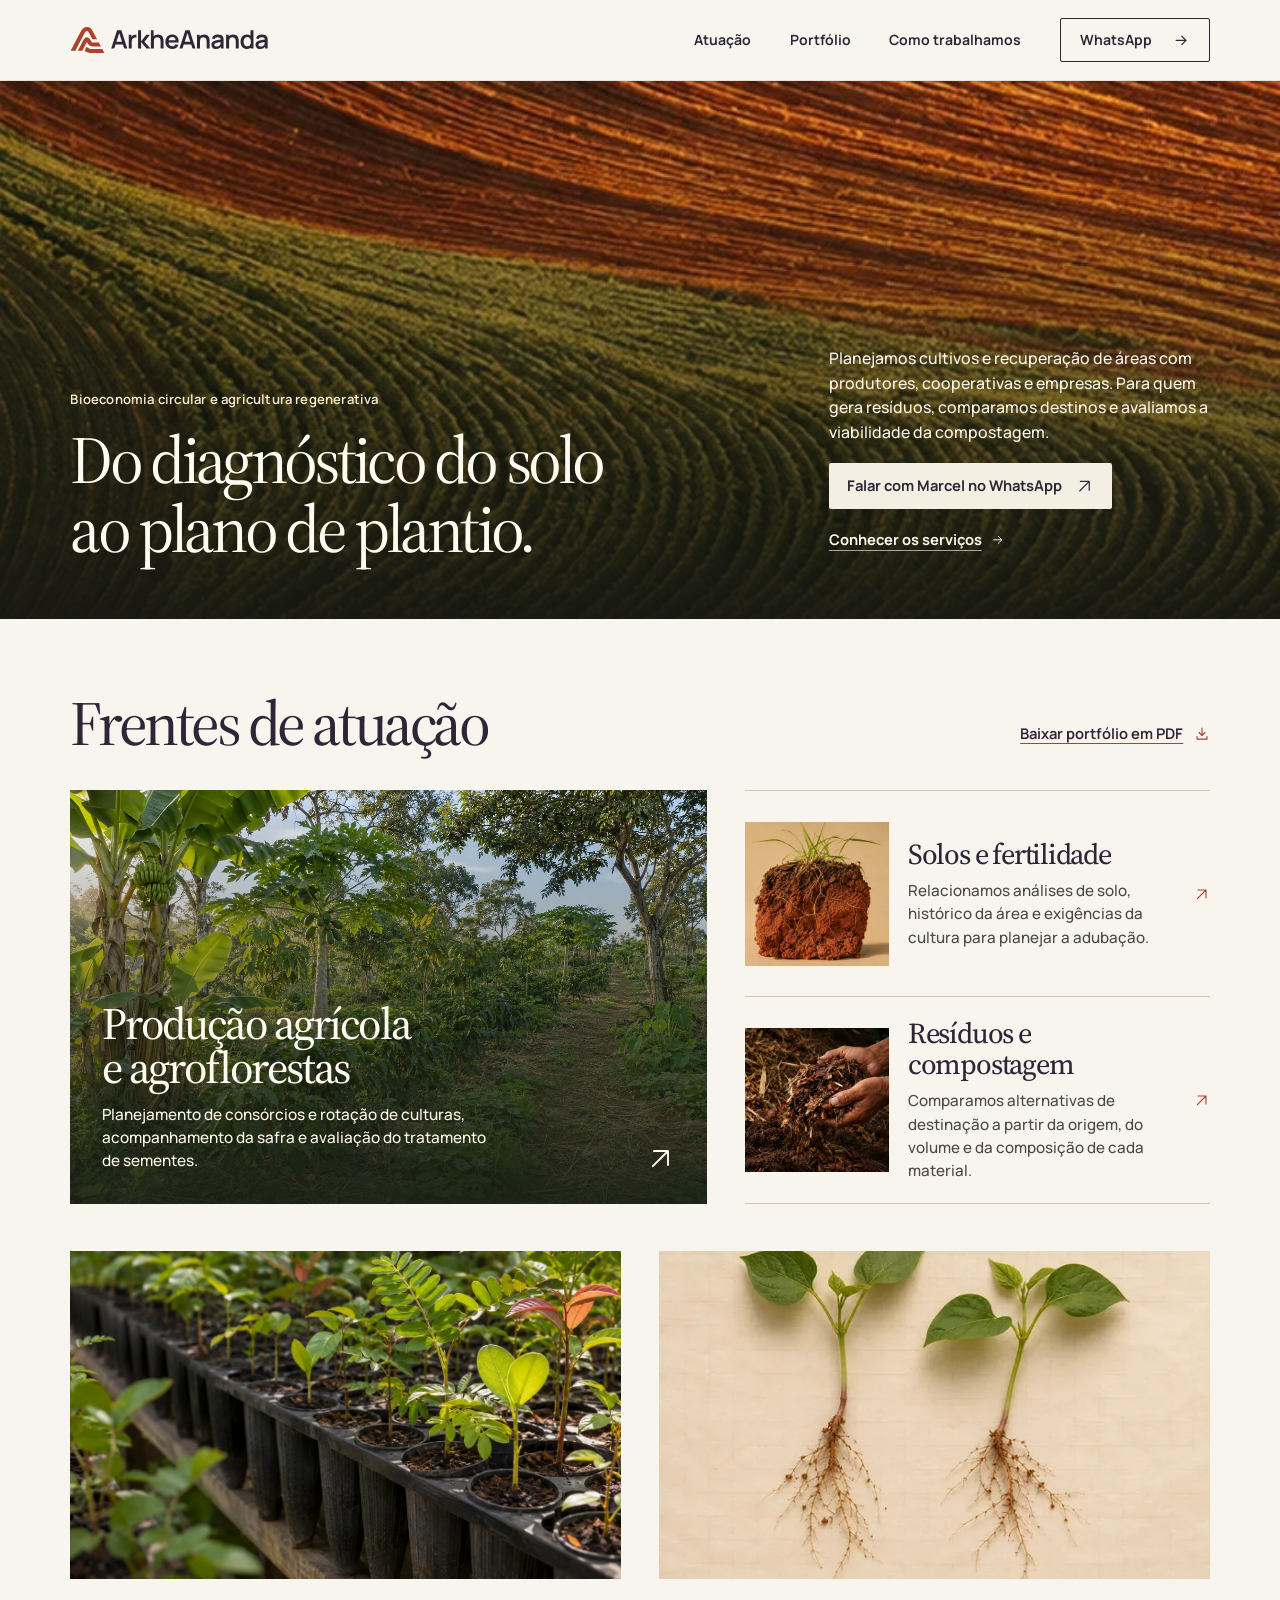
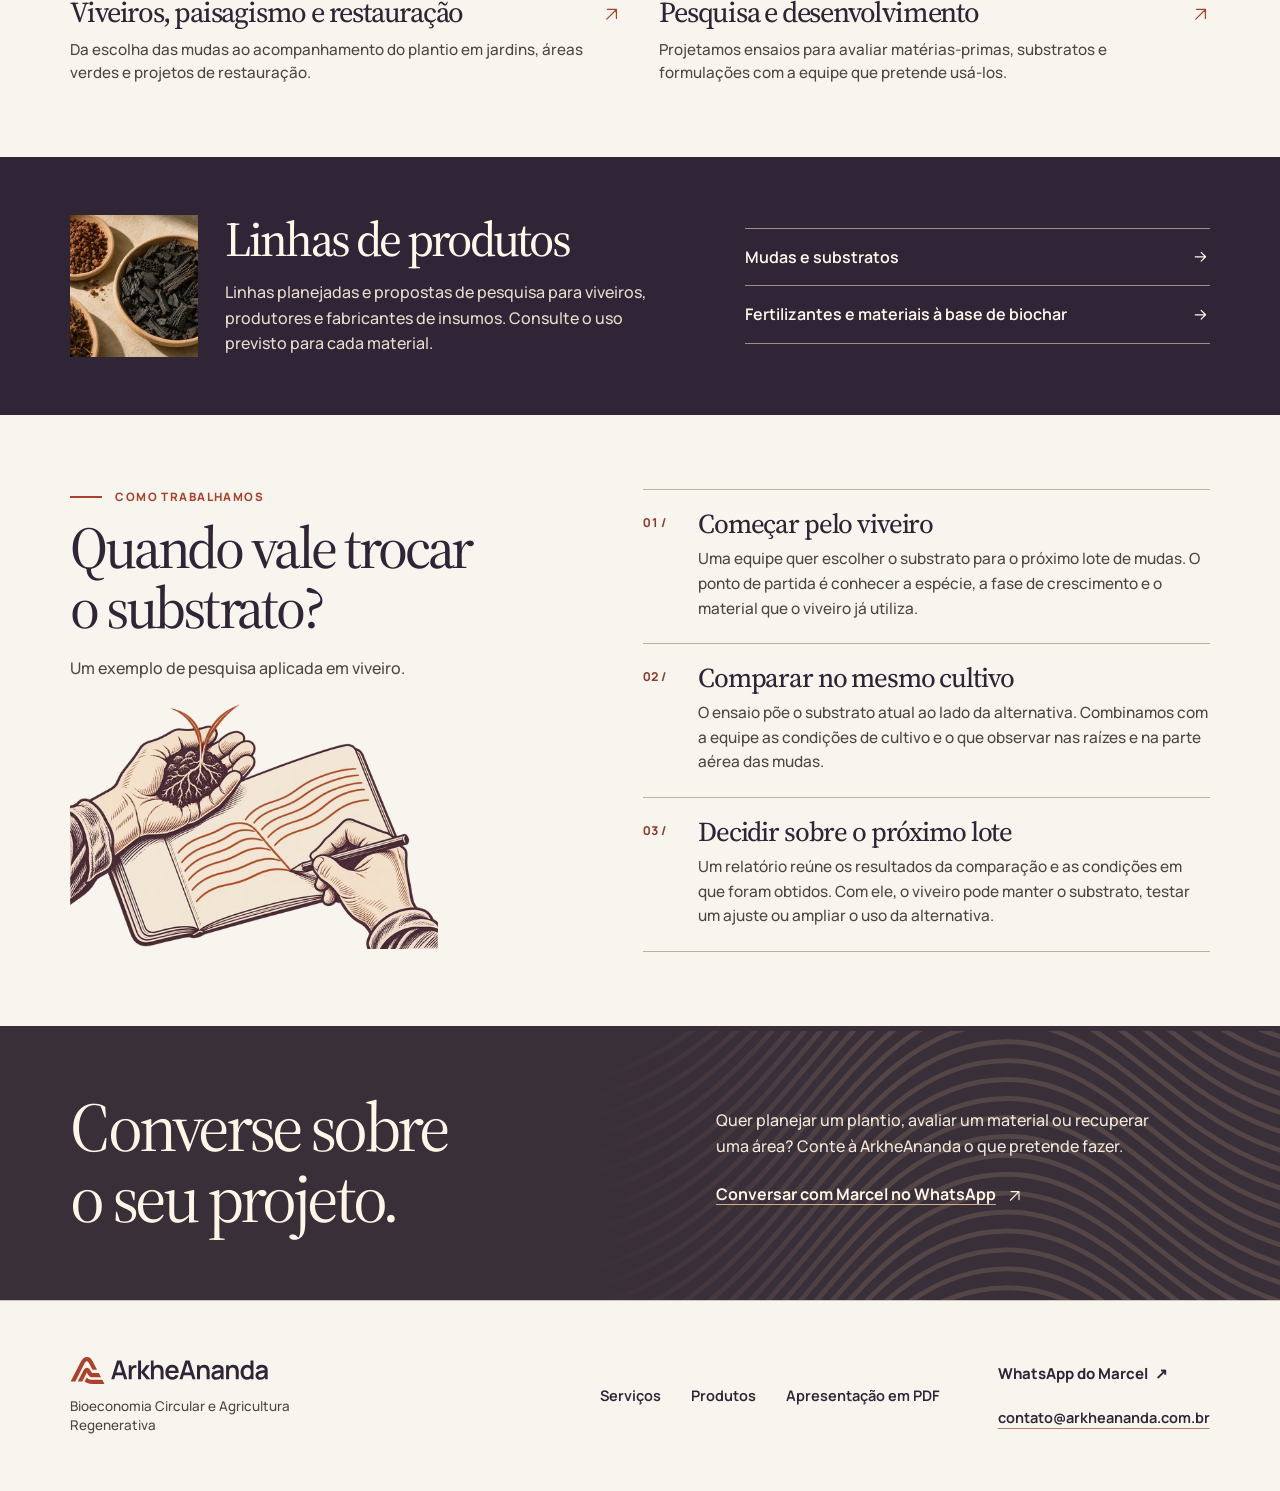
==== commit 6fa2f286: "Direciona o contato comercial ao WhatsApp de Marcel e preserva o e-mail" ====
--- a/index.html
+++ b/index.html
@@ -43,7 +43,7 @@
         <a href="#atuacao">Atuação</a>
         <a href="portfolio.html">Portfólio</a>
         <a href="#metodo">Como trabalhamos</a>
-        <a class="contato-nav" href="#contato">Contato <svg class="icone" aria-hidden="true"><use href="#seta"/></svg></a>
+        <a class="contato-nav" href="https://wa.me/556296950868?text=Ol%C3%A1%2C%20Marcel%21%20Conheci%20a%20ArkheAnanda%20pelo%20site%20e%20gostaria%20de%20conversar%20sobre%20um%20projeto." aria-label="Falar com Marcel no WhatsApp">WhatsApp <svg class="icone" aria-hidden="true"><use href="#seta"/></svg></a>
       </nav>
     </div>
   </header>
@@ -58,8 +58,8 @@
         <div class="capa-apresentacao">
           <p class="abertura">Planejamos cultivos e recuperação de áreas com produtores, cooperativas e empresas. Para quem gera resíduos, comparamos destinos e avaliamos a viabilidade da compostagem.</p>
           <div class="acoes">
-            <a class="botao" href="portfolio.html#indice">Conhecer os serviços <svg class="icone" aria-hidden="true"><use href="#seta"/></svg></a>
-            <a class="link-capa" href="mailto:contato@arkheananda.com.br">Falar com a equipe <svg class="icone" aria-hidden="true"><use href="#seta-diagonal"/></svg></a>
+            <a class="botao" href="https://wa.me/556296950868?text=Ol%C3%A1%2C%20Marcel%21%20Conheci%20a%20ArkheAnanda%20pelo%20site%20e%20gostaria%20de%20conversar%20sobre%20um%20projeto.">Falar com Marcel no WhatsApp <svg class="icone" aria-hidden="true"><use href="#seta-diagonal"/></svg></a>
+            <a class="link-capa" href="portfolio.html#indice">Conhecer os serviços <svg class="icone" aria-hidden="true"><use href="#seta"/></svg></a>
           </div>
         </div>
       </div>
@@ -137,7 +137,7 @@
       <div class="limite convite-campo">
         <h2 id="titulo-contato">Converse sobre<br>o seu projeto.</h2>
         <div><p>Quer planejar um plantio, avaliar um material ou recuperar uma área? Conte à ArkheAnanda o que pretende fazer.</p>
-          <a class="convite-email" href="mailto:contato@arkheananda.com.br">Escrever para a ArkheAnanda <svg class="icone" aria-hidden="true"><use href="#seta-diagonal"/></svg></a>
+          <a class="convite-whatsapp" href="https://wa.me/556296950868?text=Ol%C3%A1%2C%20Marcel%21%20Conheci%20a%20ArkheAnanda%20pelo%20site%20e%20gostaria%20de%20conversar%20sobre%20um%20projeto.">Conversar com Marcel no WhatsApp <svg class="icone" aria-hidden="true"><use href="#seta-diagonal"/></svg></a>
         </div>
       </div>
     </section>
@@ -146,7 +146,10 @@
     <div class="limite rodape-institucional-grade">
       <a class="assinatura-rodape" href="#inicio" aria-label="ArkheAnanda, início"><img src="assets/marca.svg" width="597" height="85" alt="ArkheAnanda"><span>Bioeconomia Circular e Agricultura Regenerativa</span></a>
       <nav class="links-rodape" aria-label="Navegação do rodapé"><a href="portfolio.html#indice">Serviços</a><a href="portfolio.html#produtos">Produtos</a><a href="apresentacao-arkheananda.pdf" download>Apresentação em PDF</a></nav>
-      <a class="canal-rodape" href="mailto:contato@arkheananda.com.br">contato@arkheananda.com.br</a>
+      <div class="canais-rodape">
+        <a class="whatsapp-rodape" href="https://wa.me/556296950868?text=Ol%C3%A1%2C%20Marcel%21%20Conheci%20a%20ArkheAnanda%20pelo%20site%20e%20gostaria%20de%20conversar%20sobre%20um%20projeto.">WhatsApp do Marcel <span aria-hidden="true">↗</span></a>
+        <a class="canal-rodape" href="mailto:contato@arkheananda.com.br">contato@arkheananda.com.br</a>
+      </div>
     </div>
   </footer>
 </body>
--- a/estilo.css
+++ b/estilo.css
@@ -137,6 +137,9 @@
 .links-rodape a, .canal-rodape { display: inline-flex; align-items: center; min-height: 44px; font-size: .91rem; font-weight: 650; }
 .links-rodape a { text-decoration: none; }
 .links-rodape a:hover, .assinatura-rodape:hover span { text-decoration: underline; text-underline-offset: .3em; }
+.canais-rodape { display: grid; justify-items: start; }
+.whatsapp-rodape { display: inline-flex; align-items: center; min-height: 44px; gap: .45rem; color: var(--tinta); font-size: .94rem; font-weight: 740; text-decoration: none; }
+.whatsapp-rodape:hover { text-decoration: underline; color: var(--argila); }
 .canal-rodape { justify-self: start; text-decoration-color: #b1836a; text-underline-offset: .34em; }
 .canal-rodape:hover { color: var(--argila); text-decoration-color: currentColor; }
 @media (max-width: 900px) {
--- a/inicio.css
+++ b/inicio.css
@@ -52,8 +52,8 @@
 .convite-campo { display: grid; grid-template-columns: 1.1fr 1fr; gap: clamp(2.2rem,8vw,9rem); align-items: center; }
 .convite-campo h2 { margin: 0; font-size: clamp(3rem,5.4vw,5.5rem); }
 .convite-campo p { max-width: 44ch; color: #f2e8da; }
-.convite-email { display: inline-flex; align-items: center; gap: .7rem; min-height: 44px; margin-top: .85rem; font-weight: 675; text-decoration-color: #d2ad90; }
-.convite-email .icone { width: 1rem; }
+.convite-whatsapp { display: inline-flex; align-items: center; gap: .7rem; min-height: 44px; margin-top: .85rem; font-weight: 675; text-decoration-color: #d2ad90; }
+.convite-whatsapp .icone { width: 1rem; }
 @media (min-width: 761px) and (max-width: 1050px) {
   .capa-conteudo { grid-template-columns: 1.45fr 1fr; gap: 1.6rem; }
   .capa h1 { font-size: 5.1vw; }
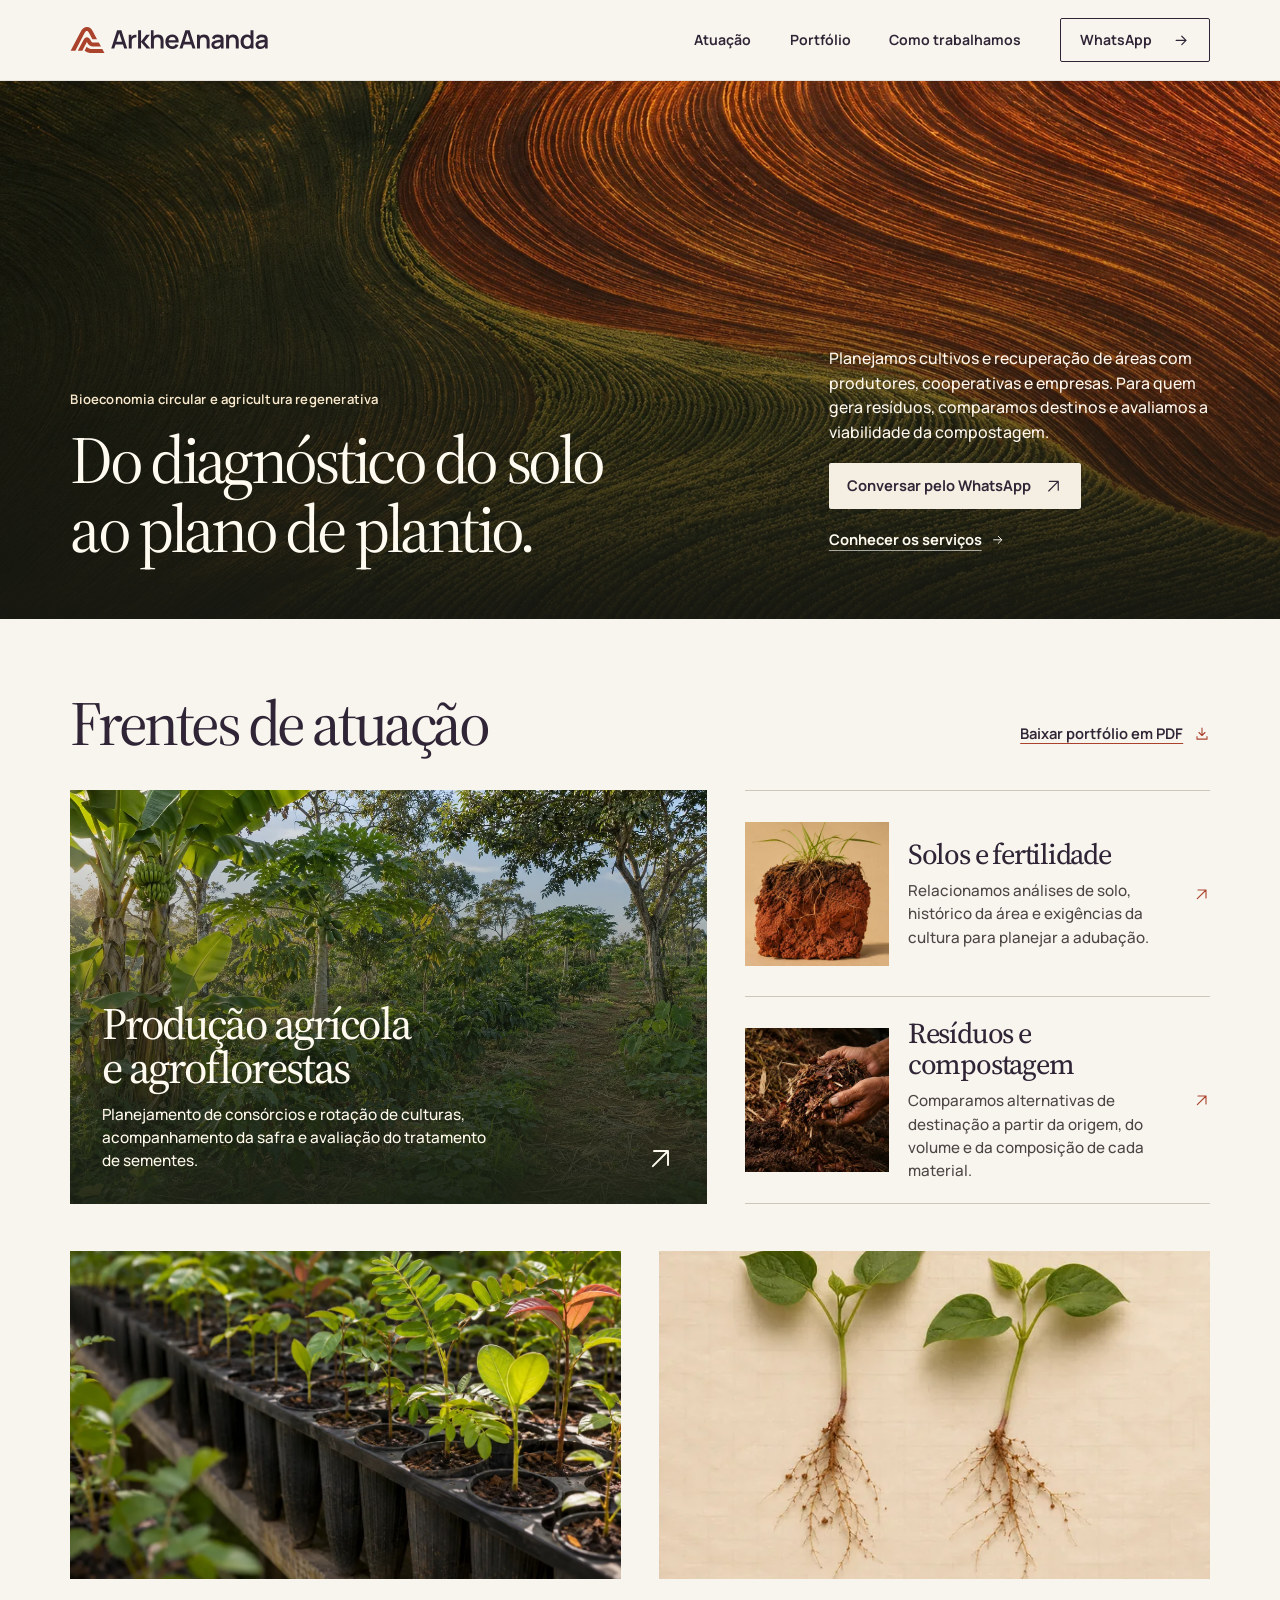
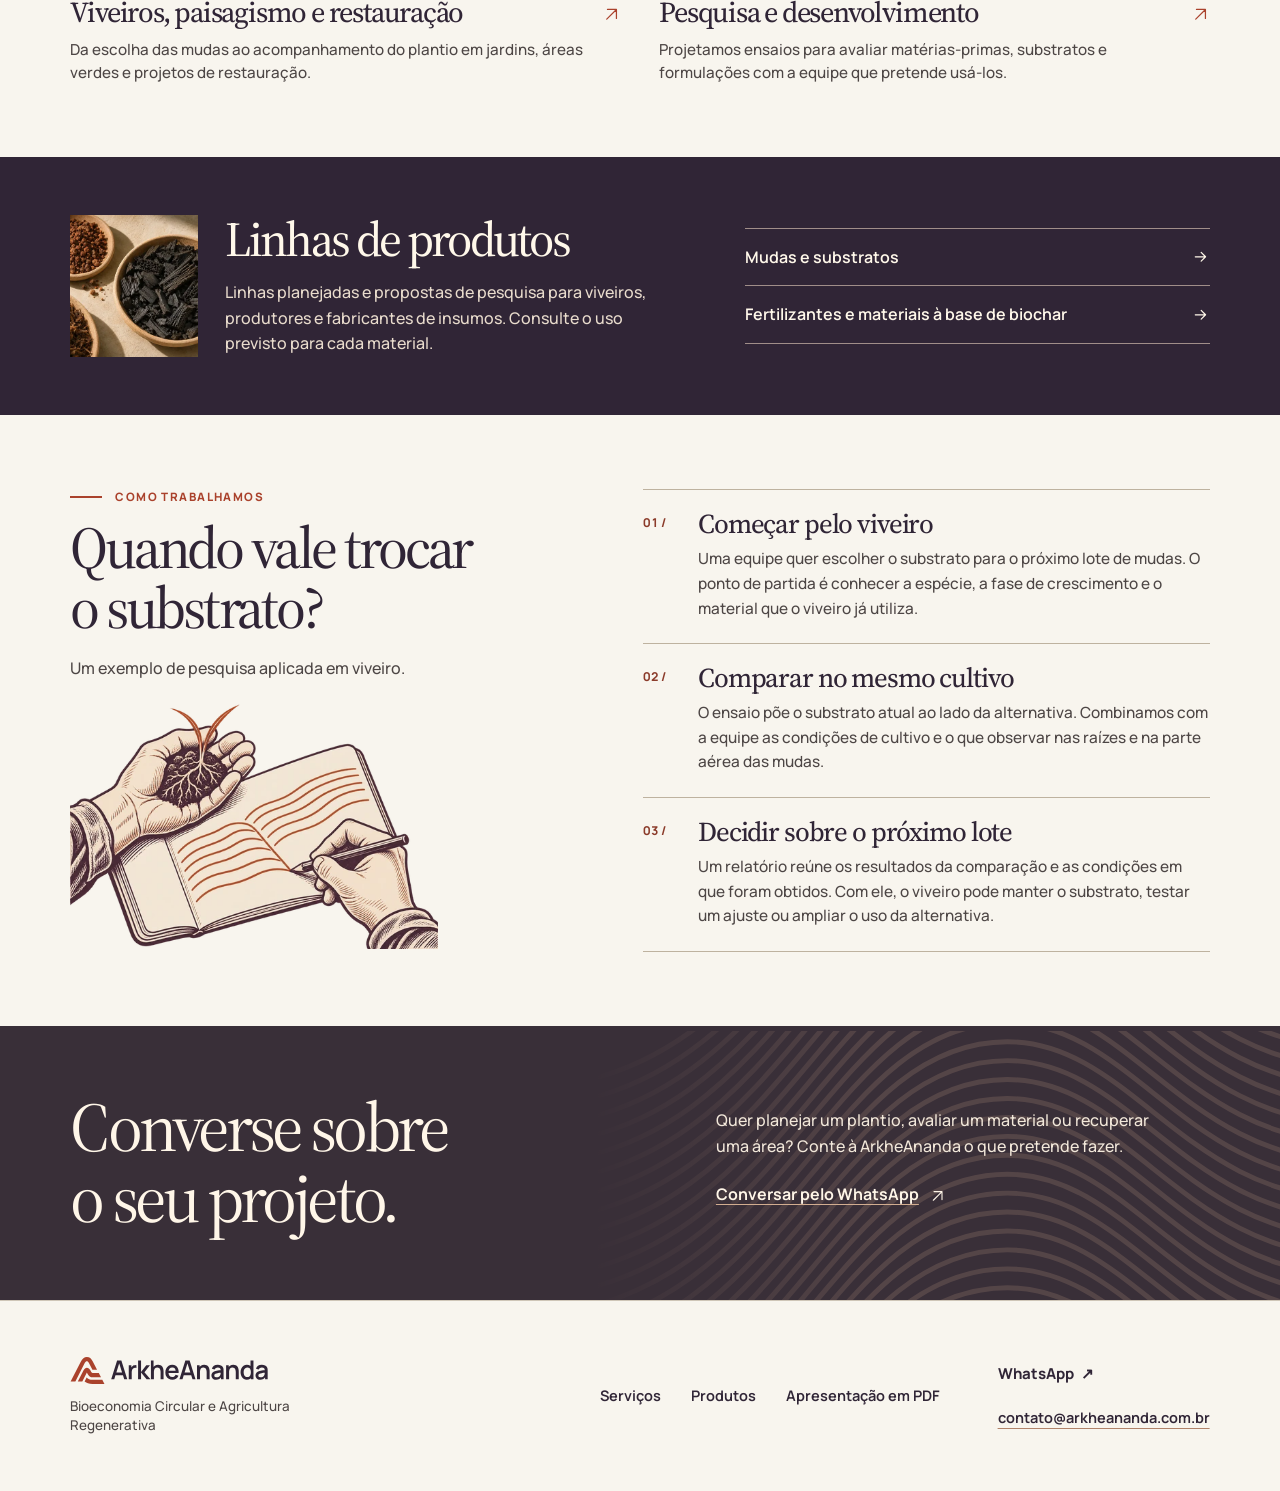
==== commit 1c9575f0: "Apresenta o WhatsApp como canal institucional da ArkheAnanda" ====
--- a/index.html
+++ b/index.html
@@ -43,7 +43,7 @@
         <a href="#atuacao">Atuação</a>
         <a href="portfolio.html">Portfólio</a>
         <a href="#metodo">Como trabalhamos</a>
-        <a class="contato-nav" href="https://wa.me/556296950868?text=Ol%C3%A1%2C%20Marcel%21%20Conheci%20a%20ArkheAnanda%20pelo%20site%20e%20gostaria%20de%20conversar%20sobre%20um%20projeto." aria-label="Falar com Marcel no WhatsApp">WhatsApp <svg class="icone" aria-hidden="true"><use href="#seta"/></svg></a>
+        <a class="contato-nav" href="https://wa.me/556296950868?text=Ol%C3%A1%21%20Conheci%20a%20ArkheAnanda%20pelo%20site%20e%20gostaria%20de%20conversar%20sobre%20um%20projeto." aria-label="Conversar pelo WhatsApp">WhatsApp <svg class="icone" aria-hidden="true"><use href="#seta"/></svg></a>
       </nav>
     </div>
   </header>
@@ -58,7 +58,7 @@
         <div class="capa-apresentacao">
           <p class="abertura">Planejamos cultivos e recuperação de áreas com produtores, cooperativas e empresas. Para quem gera resíduos, comparamos destinos e avaliamos a viabilidade da compostagem.</p>
           <div class="acoes">
-            <a class="botao" href="https://wa.me/556296950868?text=Ol%C3%A1%2C%20Marcel%21%20Conheci%20a%20ArkheAnanda%20pelo%20site%20e%20gostaria%20de%20conversar%20sobre%20um%20projeto.">Falar com Marcel no WhatsApp <svg class="icone" aria-hidden="true"><use href="#seta-diagonal"/></svg></a>
+            <a class="botao" href="https://wa.me/556296950868?text=Ol%C3%A1%21%20Conheci%20a%20ArkheAnanda%20pelo%20site%20e%20gostaria%20de%20conversar%20sobre%20um%20projeto.">Conversar pelo WhatsApp <svg class="icone" aria-hidden="true"><use href="#seta-diagonal"/></svg></a>
             <a class="link-capa" href="portfolio.html#indice">Conhecer os serviços <svg class="icone" aria-hidden="true"><use href="#seta"/></svg></a>
           </div>
         </div>
@@ -137,7 +137,7 @@
       <div class="limite convite-campo">
         <h2 id="titulo-contato">Converse sobre<br>o seu projeto.</h2>
         <div><p>Quer planejar um plantio, avaliar um material ou recuperar uma área? Conte à ArkheAnanda o que pretende fazer.</p>
-          <a class="convite-whatsapp" href="https://wa.me/556296950868?text=Ol%C3%A1%2C%20Marcel%21%20Conheci%20a%20ArkheAnanda%20pelo%20site%20e%20gostaria%20de%20conversar%20sobre%20um%20projeto.">Conversar com Marcel no WhatsApp <svg class="icone" aria-hidden="true"><use href="#seta-diagonal"/></svg></a>
+          <a class="convite-whatsapp" href="https://wa.me/556296950868?text=Ol%C3%A1%21%20Conheci%20a%20ArkheAnanda%20pelo%20site%20e%20gostaria%20de%20conversar%20sobre%20um%20projeto.">Conversar pelo WhatsApp <svg class="icone" aria-hidden="true"><use href="#seta-diagonal"/></svg></a>
         </div>
       </div>
     </section>
@@ -147,7 +147,7 @@
       <a class="assinatura-rodape" href="#inicio" aria-label="ArkheAnanda, início"><img src="assets/marca.svg" width="597" height="85" alt="ArkheAnanda"><span>Bioeconomia Circular e Agricultura Regenerativa</span></a>
       <nav class="links-rodape" aria-label="Navegação do rodapé"><a href="portfolio.html#indice">Serviços</a><a href="portfolio.html#produtos">Produtos</a><a href="apresentacao-arkheananda.pdf" download>Apresentação em PDF</a></nav>
       <div class="canais-rodape">
-        <a class="whatsapp-rodape" href="https://wa.me/556296950868?text=Ol%C3%A1%2C%20Marcel%21%20Conheci%20a%20ArkheAnanda%20pelo%20site%20e%20gostaria%20de%20conversar%20sobre%20um%20projeto.">WhatsApp do Marcel <span aria-hidden="true">↗</span></a>
+        <a class="whatsapp-rodape" href="https://wa.me/556296950868?text=Ol%C3%A1%21%20Conheci%20a%20ArkheAnanda%20pelo%20site%20e%20gostaria%20de%20conversar%20sobre%20um%20projeto.">WhatsApp <span aria-hidden="true">↗</span></a>
         <a class="canal-rodape" href="mailto:contato@arkheananda.com.br">contato@arkheananda.com.br</a>
       </div>
     </div>
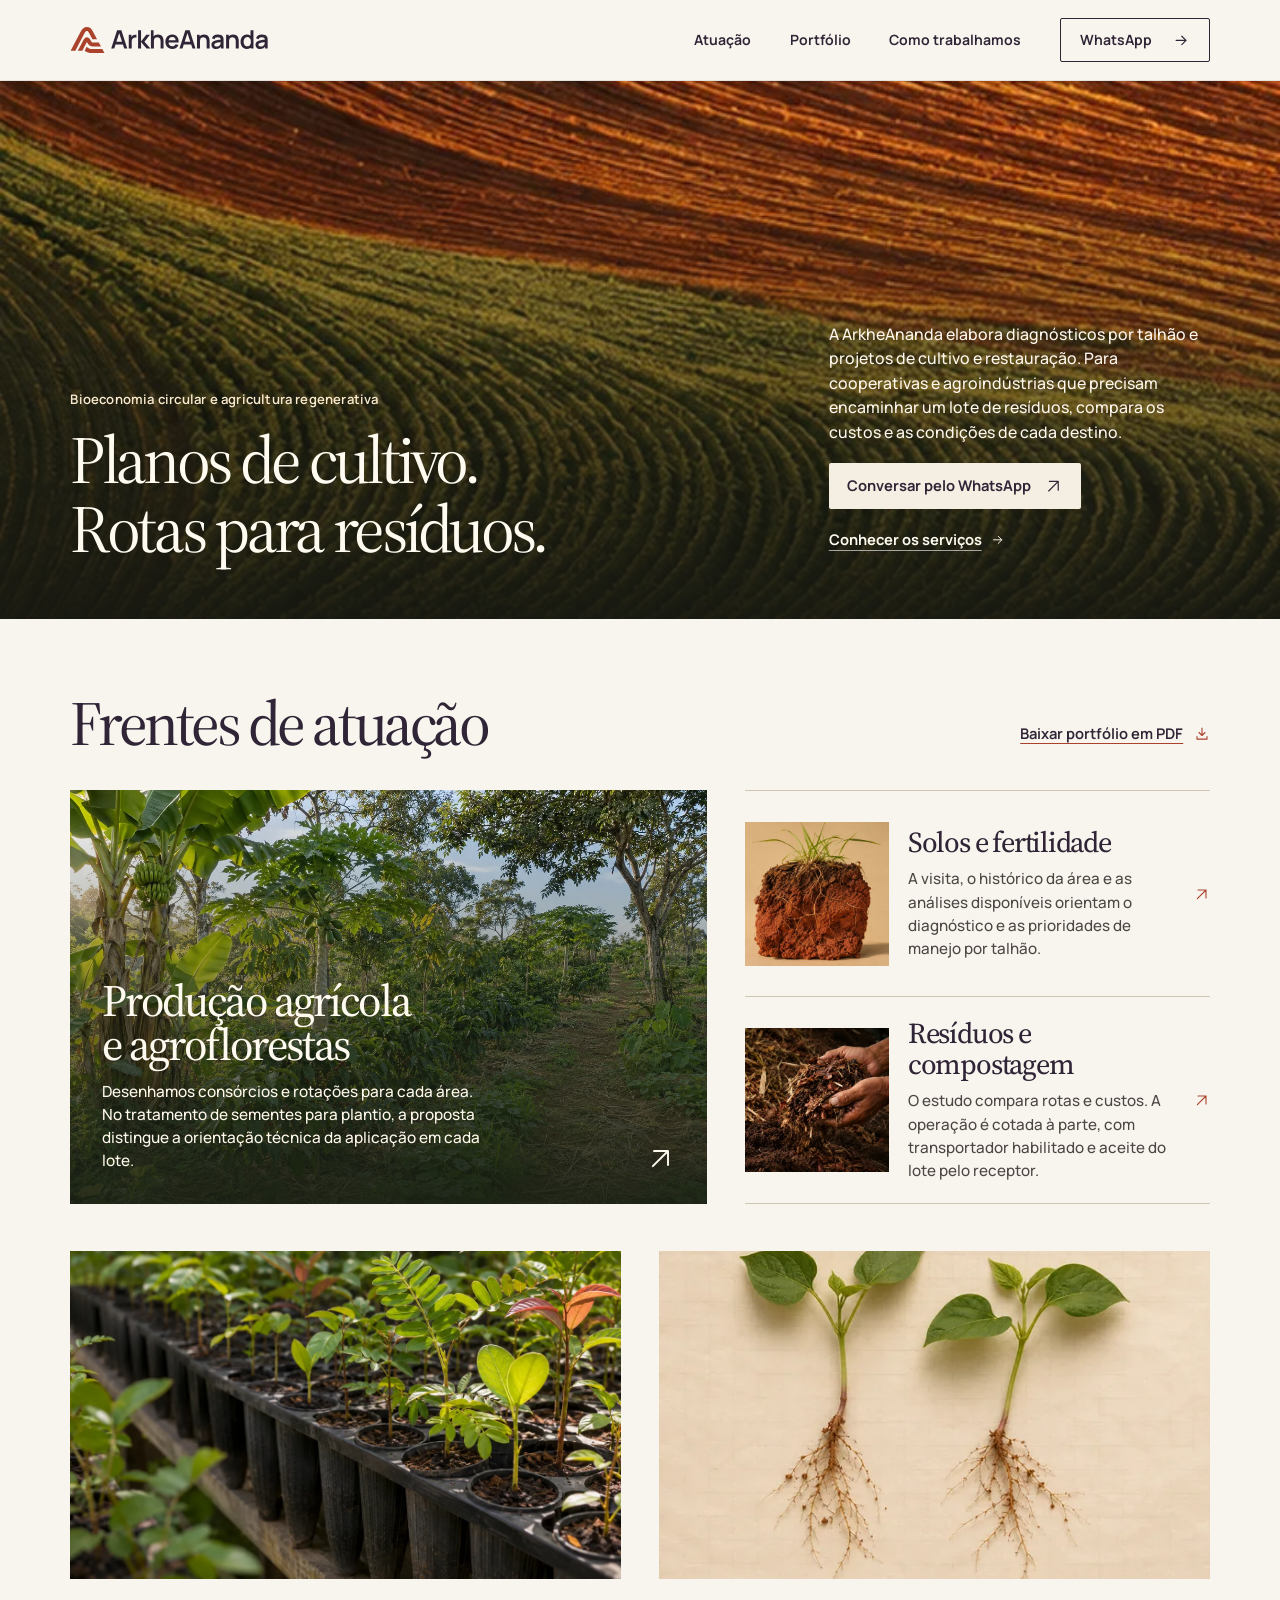
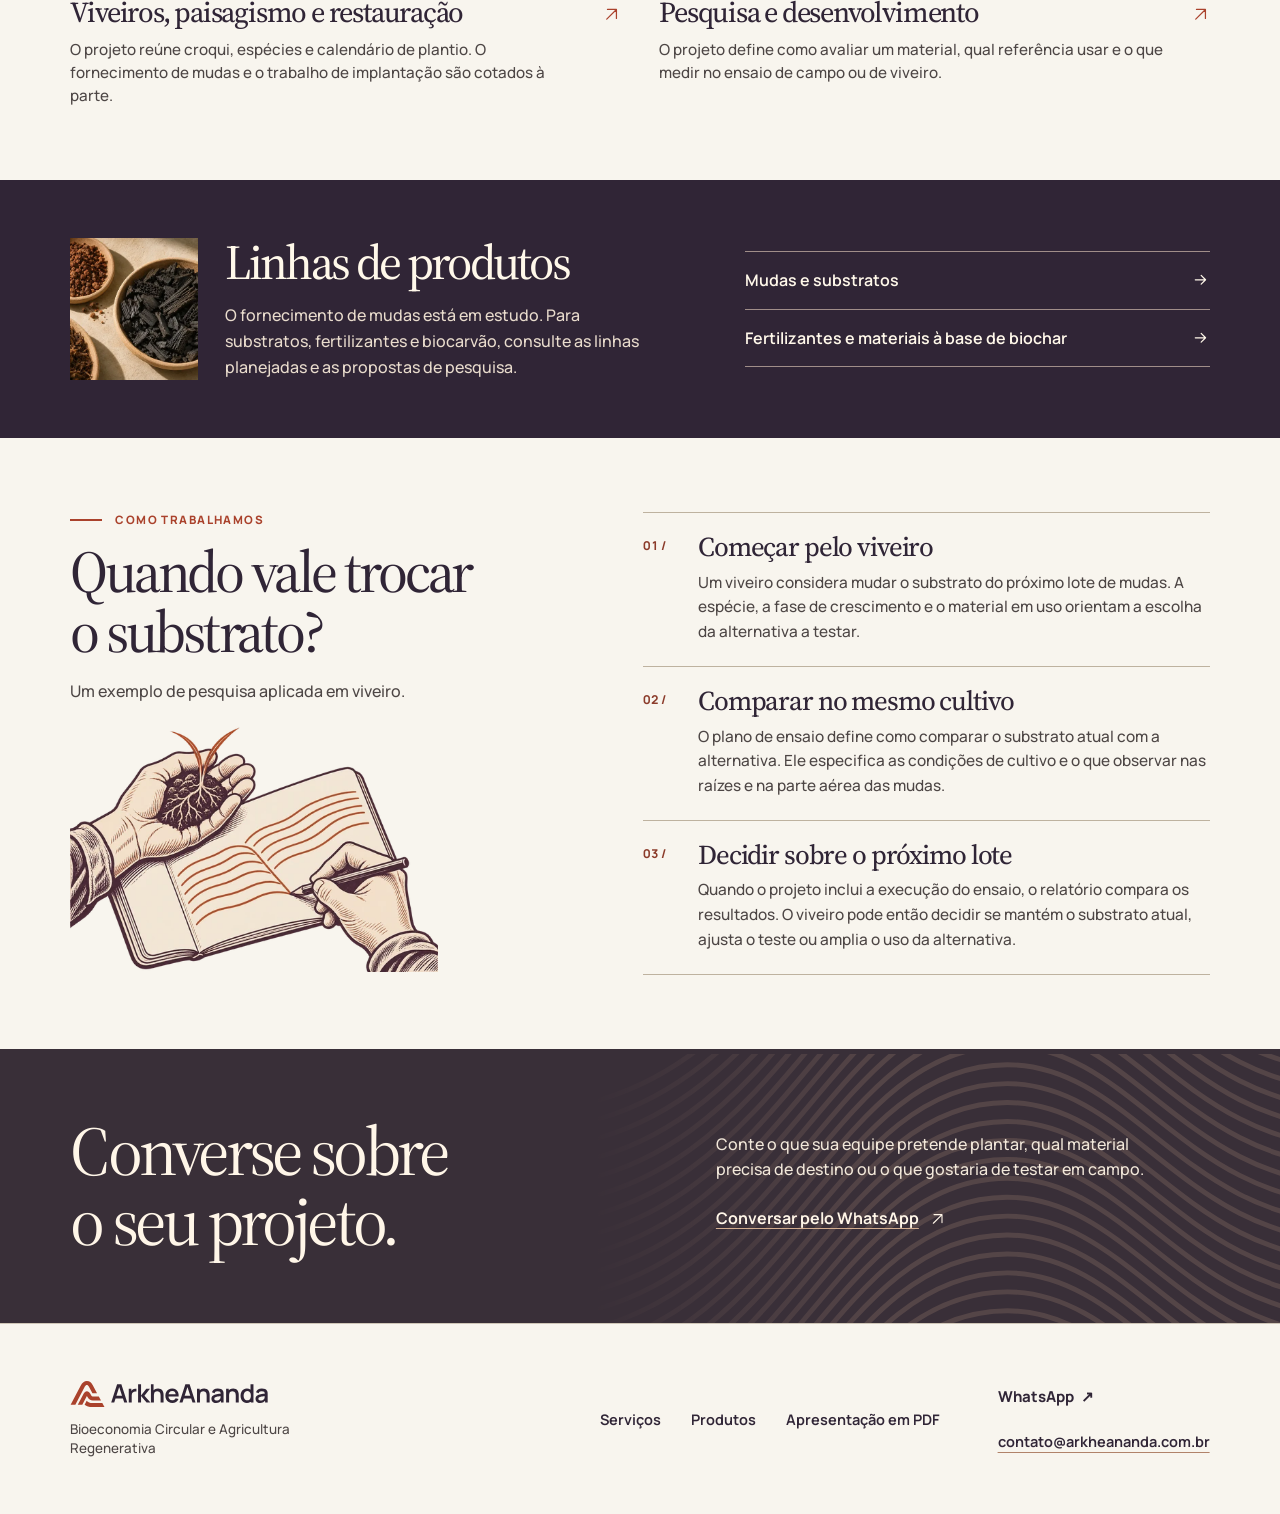
==== commit fb467bdf: "Esclarece as entregas de planejamento, fornecimento e execução" ====
--- a/index.html
+++ b/index.html
@@ -5,13 +5,13 @@
   <meta name="viewport" content="width=device-width, initial-scale=1">
   <meta name="theme-color" content="#f8f5ee">
   <title>ArkheAnanda | Bioeconomia Circular e Agricultura Regenerativa</title>
-  <meta name="description" content="A ArkheAnanda planeja cultivos e restauração de áreas, avalia a fertilidade dos solos e estuda destinos para biomassas e resíduos.">
+  <meta name="description" content="Projetos de plantio e restauração, planos de manejo por talhão e estudos que comparam rotas e custos para a destinação de resíduos.">
   <link rel="canonical" href="https://arkheananda.com.br/">
   <meta property="og:type" content="website">
   <meta property="og:locale" content="pt_BR">
   <meta property="og:site_name" content="ArkheAnanda">
   <meta property="og:title" content="ArkheAnanda | Bioeconomia Circular e Agricultura Regenerativa">
-  <meta property="og:description" content="Planos de cultivo e restauração, estudos de fertilidade e alternativas para a destinação de biomassas e resíduos.">
+  <meta property="og:description" content="Conheça os serviços da ArkheAnanda, do diagnóstico de solo e do projeto de plantio ao estudo de rotas para resíduos.">
   <meta property="og:url" content="https://arkheananda.com.br/">
   <meta property="og:image" content="https://arkheananda.com.br/assets/arkheananda-compartilhar.jpg">
   <meta property="og:image:width" content="1200">
@@ -54,9 +54,9 @@
         <img src="assets/curvas-de-nivel.webp" srcset="assets/curvas-de-nivel-900.webp 900w, assets/curvas-de-nivel.webp 1920w" sizes="100vw" width="1920" height="768" fetchpriority="high" alt="">
       </picture>
       <div class="limite capa-conteudo">
-        <div class="assinatura-capa"><p class="area-da-marca">Bioeconomia circular e agricultura regenerativa</p><h1 id="titulo">Do diagnóstico do solo<br>ao plano de plantio.</h1></div>
+        <div class="assinatura-capa"><p class="area-da-marca">Bioeconomia circular e agricultura regenerativa</p><h1 id="titulo">Planos de cultivo.<br>Rotas para resíduos.</h1></div>
         <div class="capa-apresentacao">
-          <p class="abertura">Planejamos cultivos e recuperação de áreas com produtores, cooperativas e empresas. Para quem gera resíduos, comparamos destinos e avaliamos a viabilidade da compostagem.</p>
+          <p class="abertura">A ArkheAnanda elabora diagnósticos por talhão e projetos de cultivo e restauração. Para cooperativas e agroindústrias que precisam encaminhar um lote de resíduos, compara os custos e as condições de cada destino.</p>
           <div class="acoes">
             <a class="botao" href="https://wa.me/556296950868?text=Ol%C3%A1%21%20Conheci%20a%20ArkheAnanda%20pelo%20site%20e%20gostaria%20de%20conversar%20sobre%20um%20projeto.">Conversar pelo WhatsApp <svg class="icone" aria-hidden="true"><use href="#seta-diagonal"/></svg></a>
             <a class="link-capa" href="portfolio.html#indice">Conhecer os serviços <svg class="icone" aria-hidden="true"><use href="#seta"/></svg></a>
@@ -75,19 +75,19 @@
             <img src="assets/agrofloresta.webp" srcset="assets/agrofloresta-600.webp 600w, assets/agrofloresta.webp 1200w" sizes="(max-width: 760px) 90vw, (min-width: 1560px) 750px, 52vw" loading="lazy" decoding="async" width="1200" height="800" alt="Cultivos de diferentes portes entre fileiras de árvores.">
             <div class="chamada-campo">
               <h3 id="frente-producao">Produção agrícola<br>e agroflorestas</h3>
-              <p>Planejamento de consórcios e rotação de culturas, acompanhamento da safra e avaliação do tratamento de sementes.</p>
+              <p>Desenhamos consórcios e rotações para cada área. No tratamento de sementes para plantio, a proposta distingue a orientação técnica da aplicação em cada lote.</p>
             </div>
             <svg class="icone" aria-hidden="true"><use href="#seta-diagonal"/></svg>
           </a>
           <div class="frentes-materiais">
             <a class="frente-amostra" href="portfolio.html#solos" aria-labelledby="frente-solos">
               <img src="assets/perfil-de-solo-600.webp" width="600" height="400" loading="lazy" decoding="async" alt="Torrão de solo avermelhado com raízes visíveis.">
-              <div><h3 id="frente-solos">Solos e fertilidade</h3><p>Relacionamos análises de solo, histórico da área e exigências da cultura para planejar a adubação.</p></div>
+              <div><h3 id="frente-solos">Solos e fertilidade</h3><p>A visita, o histórico da área e as análises disponíveis orientam o diagnóstico e as prioridades de manejo por talhão.</p></div>
               <svg class="icone" aria-hidden="true"><use href="#seta-diagonal"/></svg>
             </a>
             <a class="frente-amostra" href="portfolio.html#residuos" aria-labelledby="frente-residuos">
               <img src="assets/biomassa-600.webp" width="600" height="400" loading="lazy" decoding="async" alt="Mãos examinando a mistura de palha e matéria orgânica.">
-              <div><h3 id="frente-residuos">Resíduos e compostagem</h3><p>Comparamos alternativas de destinação a partir da origem, do volume e da composição de cada material.</p></div>
+              <div><h3 id="frente-residuos">Resíduos e compostagem</h3><p>O estudo compara rotas e custos. A operação é cotada à parte, com transportador habilitado e aceite do lote pelo receptor.</p></div>
               <svg class="icone" aria-hidden="true"><use href="#seta-diagonal"/></svg>
             </a>
           </div>
@@ -95,12 +95,12 @@
         <div class="dupla-frentes">
           <a class="frente-foto" href="portfolio.html#paisagens" aria-labelledby="frente-paisagens">
             <img src="assets/viveiro.webp" srcset="assets/viveiro-600.webp 600w, assets/viveiro.webp 1200w" sizes="(max-width: 760px) 90vw, (min-width: 1560px) 770px, 52vw" width="1200" height="800" loading="lazy" decoding="async" alt="Fileiras de mudas em recipientes individuais no viveiro.">
-            <div class="texto-frente"><h3 id="frente-paisagens">Viveiros, paisagismo e restauração</h3><p>Da escolha das mudas ao acompanhamento do plantio em jardins, áreas verdes e projetos de restauração.</p></div>
+            <div class="texto-frente"><h3 id="frente-paisagens">Viveiros, paisagismo e restauração</h3><p>O projeto reúne croqui, espécies e calendário de plantio. O fornecimento de mudas e o trabalho de implantação são cotados à parte.</p></div>
             <svg class="icone" aria-hidden="true"><use href="#seta-diagonal"/></svg>
           </a>
           <a class="frente-foto" href="portfolio.html#pesquisa" aria-labelledby="frente-pesquisa">
             <img src="assets/ensaio.webp" srcset="assets/ensaio-600.webp 600w, assets/ensaio.webp 1200w" sizes="(max-width: 760px) 90vw, (min-width: 1560px) 545px, 38vw" width="1200" height="800" loading="lazy" decoding="async" alt="Duas plantas jovens lado a lado sobre papel quadriculado, com folhas e raízes visíveis.">
-            <div class="texto-frente"><h3 id="frente-pesquisa">Pesquisa e desenvolvimento</h3><p>Projetamos ensaios para avaliar matérias-primas, substratos e formulações com a equipe que pretende usá-los.</p></div>
+            <div class="texto-frente"><h3 id="frente-pesquisa">Pesquisa e desenvolvimento</h3><p>O projeto define como avaliar um material, qual referência usar e o que medir no ensaio de campo ou de viveiro.</p></div>
             <svg class="icone" aria-hidden="true"><use href="#seta-diagonal"/></svg>
           </a>
         </div>
@@ -110,7 +110,7 @@
       <div class="limite faixa-catalogo">
         <div class="abertura-catalogo">
           <img src="assets/materiais-600.webp" width="600" height="400" loading="lazy" decoding="async" alt="Recipientes com fibras vegetais, grânulos e fragmentos de biocarvão.">
-          <div><h2 id="titulo-produtos">Linhas de produtos</h2><p>Linhas planejadas e propostas de pesquisa para viveiros, produtores e fabricantes de insumos. Consulte o uso previsto para cada material.</p></div>
+          <div><h2 id="titulo-produtos">Linhas de produtos</h2><p>O fornecimento de mudas está em estudo. Para substratos, fertilizantes e biocarvão, consulte as linhas planejadas e as propostas de pesquisa.</p></div>
         </div>
         <div class="links-catalogo">
           <a href="portfolio.html#produtos">Mudas e substratos <svg class="icone" aria-hidden="true"><use href="#seta"/></svg></a>
@@ -126,9 +126,9 @@
           <img class="metodo-caderno" src="assets/campo-e-caderno.webp" srcset="assets/campo-e-caderno-540.webp 540w, assets/campo-e-caderno.webp 1080w" sizes="(max-width: 760px) min(74vw, 290px), min(29vw, 380px)" width="1080" height="720" loading="lazy" decoding="async" alt="Uma mão segura um torrão com raízes. Outra desenha curvas no caderno de campo.">
         </div>
         <ol class="etapas">
-          <li><h3>Começar pelo viveiro</h3><p>Uma equipe quer escolher o substrato para o próximo lote de mudas. O ponto de partida é conhecer a espécie, a fase de crescimento e o material que o viveiro já utiliza.</p></li>
-          <li><h3>Comparar no mesmo cultivo</h3><p>O ensaio põe o substrato atual ao lado da alternativa. Combinamos com a equipe as condições de cultivo e o que observar nas raízes e na parte aérea das mudas.</p></li>
-          <li><h3>Decidir sobre o próximo lote</h3><p>Um relatório reúne os resultados da comparação e as condições em que foram obtidos. Com ele, o viveiro pode manter o substrato, testar um ajuste ou ampliar o uso da alternativa.</p></li>
+          <li><h3>Começar pelo viveiro</h3><p>Um viveiro considera mudar o substrato do próximo lote de mudas. A espécie, a fase de crescimento e o material em uso orientam a escolha da alternativa a testar.</p></li>
+          <li><h3>Comparar no mesmo cultivo</h3><p>O plano de ensaio define como comparar o substrato atual com a alternativa. Ele especifica as condições de cultivo e o que observar nas raízes e na parte aérea das mudas.</p></li>
+          <li><h3>Decidir sobre o próximo lote</h3><p>Quando o projeto inclui a execução do ensaio, o relatório compara os resultados. O viveiro pode então decidir se mantém o substrato atual, ajusta o teste ou amplia o uso da alternativa.</p></li>
         </ol>
       </div>
     </section>
@@ -136,7 +136,7 @@
       <span id="pesquisa" class="ancora-legada" aria-hidden="true"></span>
       <div class="limite convite-campo">
         <h2 id="titulo-contato">Converse sobre<br>o seu projeto.</h2>
-        <div><p>Quer planejar um plantio, avaliar um material ou recuperar uma área? Conte à ArkheAnanda o que pretende fazer.</p>
+        <div><p>Conte o que sua equipe pretende plantar, qual material precisa de destino ou o que gostaria de testar em campo.</p>
           <a class="convite-whatsapp" href="https://wa.me/556296950868?text=Ol%C3%A1%21%20Conheci%20a%20ArkheAnanda%20pelo%20site%20e%20gostaria%20de%20conversar%20sobre%20um%20projeto.">Conversar pelo WhatsApp <svg class="icone" aria-hidden="true"><use href="#seta-diagonal"/></svg></a>
         </div>
       </div>
